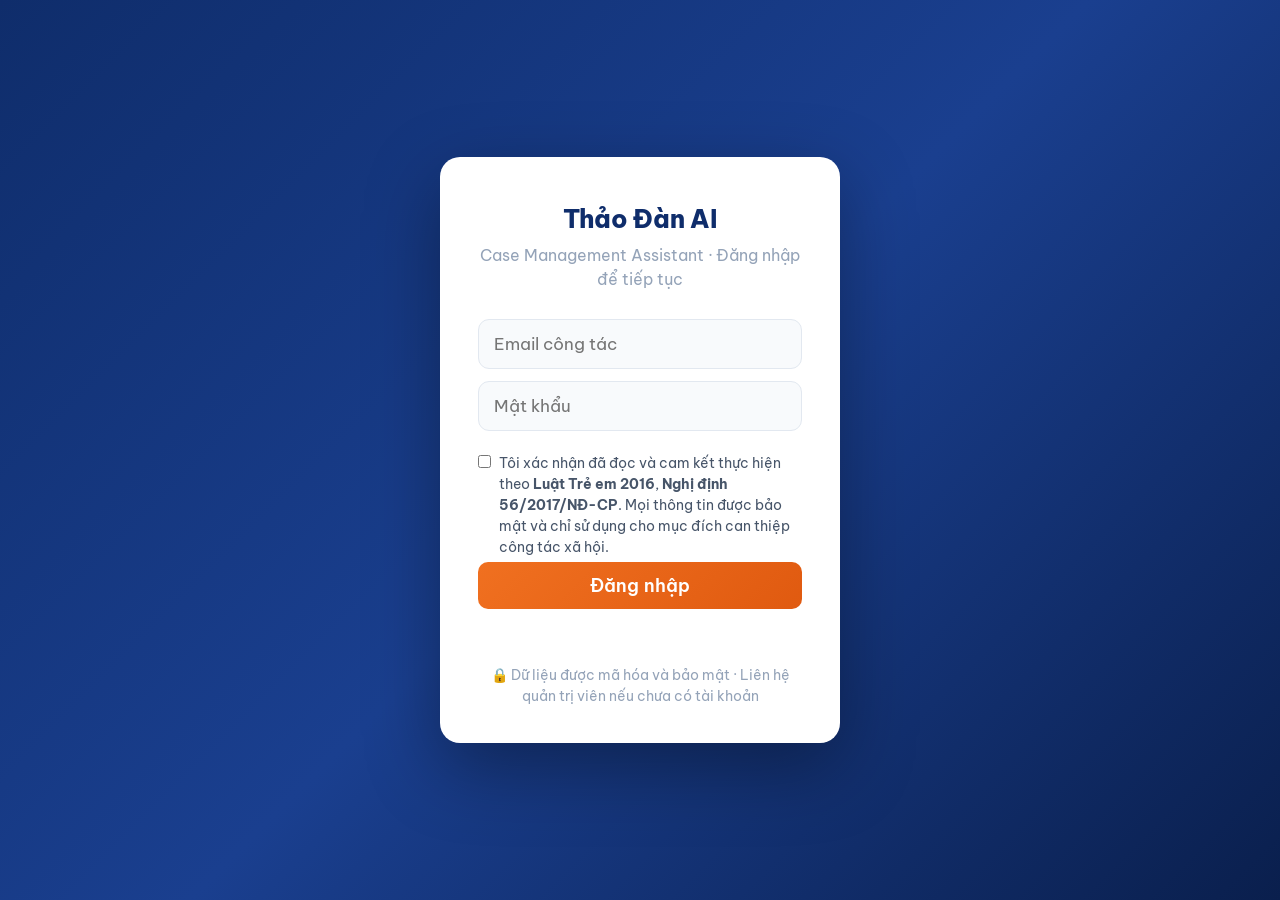
==== index.html @ e0297531 "Dựng lại giao diện khối "Việc cần làm" cho gọn mắt NVXH nhận xét bản đầu là xấu. Xem lại thì đúng: b" ====
<!DOCTYPE html>
<html lang="vi">
<head>
<meta charset="UTF-8">
<meta name="viewport" content="width=device-width,initial-scale=1,maximum-scale=1,user-scalable=no">
<title>Thảo Đàn AI Case Assistant</title>
<script src="https://cdn.jsdelivr.net/npm/@supabase/supabase-js@2/dist/umd/supabase.min.js"></script>
<link rel="preconnect" href="https://fonts.googleapis.com">
<link href="https://fonts.googleapis.com/css2?family=Be+Vietnam+Pro:wght@300;400;500;600;700;800;900&family=JetBrains+Mono:wght@400;600&display=swap" rel="stylesheet">
<link rel="stylesheet" href="/src/css/main.css?v=39">
</head>
<body>

<!-- ══ BỘ ICON NÉT ══
     Dùng <symbol> nhúng sẵn nên không phát sinh request nào; stroke:currentColor nên icon
     tự ăn theo màu chữ của chỗ đặt nó, không cần khai báo màu riêng cho từng nơi. -->
<svg width="0" height="0" style="position:absolute" aria-hidden="true" focusable="false">
  <symbol id="i-chat" viewBox="0 0 24 24"><path d="M21 11.5a8.4 8.4 0 0 1-8.5 8.5 9 9 0 0 1-3.9-.9L3 21l1.9-5.1A8.3 8.3 0 0 1 4 11.5 8.4 8.4 0 0 1 12.5 3 8.4 8.4 0 0 1 21 11.5z"/></symbol>
  <symbol id="i-send" viewBox="0 0 24 24"><path d="M12 19V5M5 12l7-7 7 7"/></symbol>
  <symbol id="i-expand" viewBox="0 0 24 24"><path d="M9 3H4v5M15 3h5v5M15 21h5v-5M9 21H4v-5"/></symbol>
  <symbol id="i-shrink" viewBox="0 0 24 24"><path d="M4 9h5V4M20 9h-5V4M20 15h-5v5M4 15h5v5"/></symbol>
  <symbol id="i-collapse" viewBox="0 0 24 24"><path d="M13 5l7 7-7 7M5 5l7 7-7 7"/></symbol>
  <symbol id="i-restore" viewBox="0 0 24 24"><path d="M11 5l-7 7 7 7M19 5l-7 7 7 7"/></symbol>
  <symbol id="i-plus" viewBox="0 0 24 24"><path d="M12 5v14M5 12h14"/></symbol>
  <symbol id="i-info" viewBox="0 0 24 24"><circle cx="12" cy="12" r="9"/><path d="M12 11v5m0-8.5v.01"/></symbol>
  <symbol id="i-alert" viewBox="0 0 24 24"><path d="M12 3 2.5 20h19L12 3z"/><path d="M12 9.5v4.5m0 3h.01"/></symbol>
  <symbol id="i-flag" viewBox="0 0 24 24"><path d="M5 21V4h11l-1.5 4L16 12H5"/></symbol>
  <symbol id="i-clipboard" viewBox="0 0 24 24"><rect x="7" y="4" width="10" height="17" rx="2"/><path d="M10 4V2.8h4V4M10 9h4M10 13h4M10 17h2"/></symbol>
  <symbol id="i-search" viewBox="0 0 24 24"><circle cx="11" cy="11" r="6.5"/><path d="M16 16l4.5 4.5"/></symbol>
  <symbol id="i-compass" viewBox="0 0 24 24"><circle cx="12" cy="12" r="9"/><path d="M15.5 8.5l-2 5-5 2 2-5 5-2z"/></symbol>
  <symbol id="i-scale" viewBox="0 0 24 24"><path d="M12 4v16M5 8h14M7.5 8 5 14h5L7.5 8zM16.5 8 14 14h5l-2.5-6z"/></symbol>
  <symbol id="i-home" viewBox="0 0 24 24"><path d="M4 11l8-7 8 7v9a1 1 0 0 1-1 1H5a1 1 0 0 1-1-1v-9z"/><path d="M10 21v-6h4v6"/></symbol>
  <symbol id="i-users" viewBox="0 0 24 24"><circle cx="9" cy="8" r="3.2"/><path d="M3 20a6 6 0 0 1 12 0M17 11.5a3 3 0 0 0 0-6M18 20a5.7 5.7 0 0 0-1.6-4"/></symbol>
  <symbol id="i-target" viewBox="0 0 24 24"><circle cx="12" cy="12" r="8.5"/><circle cx="12" cy="12" r="4"/><circle cx="12" cy="12" r="1"/></symbol>
  <symbol id="i-trend" viewBox="0 0 24 24"><path d="M3 17l6-6 4 4 8-8"/><path d="M15 7h6v6"/></symbol>
  <symbol id="i-check" viewBox="0 0 24 24"><path d="M4 12.5l5 5L20 6.5"/></symbol>
  <symbol id="i-link" viewBox="0 0 24 24"><path d="M9.5 14.5l5-5"/><path d="M13 7l1.5-1.5a3.5 3.5 0 0 1 5 5L18 12M11 17l-1.5 1.5a3.5 3.5 0 0 1-5-5L6 12"/></symbol>
  <symbol id="i-calendar" viewBox="0 0 24 24"><rect x="4" y="6" width="16" height="15" rx="2"/><path d="M4 11h16M9 4v4M15 4v4"/></symbol>
  <symbol id="i-heart" viewBox="0 0 24 24"><path d="M12 20s-7.5-4.7-7.5-9.6A4.4 4.4 0 0 1 12 7.6a4.4 4.4 0 0 1 7.5 2.8C19.5 15.3 12 20 12 20z"/></symbol>
  <symbol id="i-bolt" viewBox="0 0 24 24"><path d="M13 3 5 14h6l-1 7 8-11h-6l1-7z"/></symbol>
  <symbol id="i-eye" viewBox="0 0 24 24"><path d="M2 12s3.8-6 10-6 10 6 10 6-3.8 6-10 6-10-6-10-6z"/><circle cx="12" cy="12" r="2.6"/></symbol>
  <symbol id="i-doc" viewBox="0 0 24 24"><path d="M14 3H7a2 2 0 0 0-2 2v14a2 2 0 0 0 2 2h10a2 2 0 0 0 2-2V8l-5-5z"/><path d="M14 3v5h5M9 13h6M9 17h4"/></symbol>
  <symbol id="i-mic" viewBox="0 0 24 24"><rect x="9" y="3" width="6" height="11" rx="3"/><path d="M5.5 11.5a6.5 6.5 0 0 0 13 0M12 18v3"/></symbol>
  <symbol id="i-book" viewBox="0 0 24 24"><path d="M4 5.5A2.5 2.5 0 0 1 6.5 3H20v15H6.5A2.5 2.5 0 0 0 4 20.5v-15z"/><path d="M4 18V5.5"/></symbol>
  <symbol id="i-child" viewBox="0 0 24 24"><circle cx="12" cy="6.5" r="3"/><path d="M12 9.5V16M8 12.5h8M9.5 21l2.5-5 2.5 5"/></symbol>
  <symbol id="i-handshake" viewBox="0 0 24 24"><path d="M3 12l4-4 5 5 5-5 4 4-6 6-3-3-3 3-6-6z"/></symbol>
  <symbol id="i-outbox" viewBox="0 0 24 24"><path d="M4 14v5a1 1 0 0 0 1 1h14a1 1 0 0 0 1-1v-5"/><path d="M12 16V4M8 8l4-4 4 4"/></symbol>
  <symbol id="i-x" viewBox="0 0 24 24"><path d="M6 6l12 12M18 6L6 18"/></symbol>
  <symbol id="i-user" viewBox="0 0 24 24"><circle cx="12" cy="8" r="3.4"/><path d="M5 20a7 7 0 0 1 14 0"/></symbol>
  <symbol id="i-clock" viewBox="0 0 24 24"><circle cx="12" cy="12" r="8.5"/><path d="M12 7.5V12l3.5 2"/></symbol>
  <symbol id="i-shield" viewBox="0 0 24 24"><path d="M12 3l7 2.5v6c0 4.2-3 7.6-7 9.5-4-1.9-7-5.3-7-9.5v-6L12 3z"/></symbol>
  <symbol id="i-trend-down" viewBox="0 0 24 24"><path d="M3 7l6 6 4-4 8 8"/><path d="M15 17h6v-6"/></symbol>
  <symbol id="i-arrow-right" viewBox="0 0 24 24"><path d="M4 12h15M13 6l6 6-6 6"/></symbol>
  <symbol id="i-help" viewBox="0 0 24 24"><circle cx="12" cy="12" r="9"/><path d="M9.5 9.5a2.5 2.5 0 1 1 3.6 2.3c-.7.4-1.1 1-1.1 1.7v.5m0 3h.01"/></symbol>
  <symbol id="i-building" viewBox="0 0 24 24"><rect x="5" y="3" width="14" height="18" rx="1.5"/><path d="M9 7h2M13 7h2M9 11h2M13 11h2M9 15h2M13 15h2M10 21v-2.5h4V21"/></symbol>
  <symbol id="i-star" viewBox="0 0 24 24"><path d="M12 4l2.5 5.2 5.5.7-4 3.9 1 5.5-5-2.8-5 2.8 1-5.5-4-3.9 5.5-.7L12 4z"/></symbol>
  <symbol id="i-leaf" viewBox="0 0 24 24"><path d="M4 20c0-8 5-13 16-14 1 11-5 16-13 15"/><path d="M6.5 17.5C9 14 12 12 16 10.5"/></symbol>
  <symbol id="i-download" viewBox="0 0 24 24"><path d="M4 15v4a1 1 0 0 0 1 1h14a1 1 0 0 0 1-1v-4"/><path d="M12 4v12M8 12l4 4 4-4"/></symbol>
  <symbol id="i-refresh" viewBox="0 0 24 24"><path d="M20 12a8 8 0 1 1-2.3-5.6"/><path d="M20 4v4h-4"/></symbol>
  <symbol id="i-chart" viewBox="0 0 24 24"><path d="M4 20V10M10 20V4M16 20v-7M22 20H2"/></symbol>
</svg>

<div id="notif-panel" class="notif-panel">
  <div class="notif-hd">🔔 Thông báo <button onclick="document.getElementById('notif-panel').style.display='none'" style="background:none;border:none;cursor:pointer;font-size:19px;">✕</button></div>
  <div id="notif-list" class="notif-list"><div class="notif-empty">Không có thông báo mới</div></div>
</div>
<div id="stats-overlay" class="stats-overlay" onclick="if(event.target===this)this.style.display='none'">
  <div class="stats-box">
    <div class="stats-title">📊 Thống kê ca <button onclick="document.getElementById('stats-overlay').style.display='none'" style="background:none;border:none;cursor:pointer;font-size:21px;">✕</button></div>
    <div id="stats-content">Đang tải...</div>
  </div>
</div>
<div id="pov" class="pov">
  <div class="pov-bar">
    <button style="background:#fff;border:1px solid #ccc;padding:8px 14px;border-radius:6px;cursor:pointer;font-size:15px;" onclick="closePov()">✕ Đóng</button>
    <button style="background:#0f2d6b;color:#fff;border:none;padding:8px 14px;border-radius:6px;cursor:pointer;font-size:15px;font-weight:600;" onclick="printFullCase()">📑 In toàn bộ ca</button>
    <button class="btn-dprint" onclick="window.print()">🖨 In (Ctrl+P)</button>
  </div>
  <div class="psheet" id="psheet"><button class="pclose" onclick="closePov()">✕</button><div id="ph-body"></div></div>
</div>

<div class="hdr">
  <div class="logo-area">
    <img class="logo-img" src="https://raw.githubusercontent.com/nguyenthiencao2020/001_Case_Management_AI_v2/main/ThaoDanSSC_Digital-01.png" alt="TD" onerror="this.style.display='none'">
    <div class="logo-txt"><div class="t1">THẢO <span>ĐÀN</span></div><div class="t2">AI Case Assistant</div></div>
  </div>
  <div class="sep"></div>
  <div class="hdr-info">
    <div id="hdr-progress" style="display:none;margin-top:3px;">
      <div style="display:flex;align-items:center;gap:6px;">
        <div id="hdr-prog-bar" style="display:flex;gap:2px;">
          <div class="hpb" id="hpb-1" style="width:20px;height:4px;border-radius:2px;background:rgba(255,255,255,.15);transition:background .3s;"></div>
          <div class="hpb" id="hpb-2" style="width:20px;height:4px;border-radius:2px;background:rgba(255,255,255,.15);transition:background .3s;"></div>
          <div class="hpb" id="hpb-3" style="width:20px;height:4px;border-radius:2px;background:rgba(255,255,255,.15);transition:background .3s;"></div>
          <div class="hpb" id="hpb-4" style="width:20px;height:4px;border-radius:2px;background:rgba(255,255,255,.15);transition:background .3s;"></div>
          <div class="hpb" id="hpb-5" style="width:20px;height:4px;border-radius:2px;background:rgba(255,255,255,.15);transition:background .3s;"></div>
        </div>
        <span id="hdr-prog-text" style="color:rgba(255,255,255,.5);font-size:12px;font-family:'JetBrains Mono',monospace;"></span>
      </div>
    </div>
    <span id="hdr-case-name"></span><span id="hdr-case-date"></span>
  </div>
  <div class="hdr-btns">
    <div id="user-bar" class="user-bar" style="display:none;">
      <button class="btn-hdr" onclick="showNotifications()" title="Thông báo" style="position:relative;">🔔<span id="notif-badge" style="display:none;position:absolute;top:-2px;right:-2px;background:#dc2626;color:#fff;font-size:12px;width:16px;height:16px;border-radius:50%;display:flex;align-items:center;justify-content:center;"></span></button>
      <span class="user-email" id="user-email"></span>
      <button class="btn-logout" onclick="logoutUser()">Đăng xuất</button>
    </div>
    <button class="btn-hdr btn-hdr-more" id="btn-hdr-more" onclick="toggleHdrMore()" title="Thêm" aria-label="Thêm thao tác">⋯</button>
    <button class="btn-hdr" onclick="newCase()">＋ Ca mới</button>
    <button class="btn-hdr btn-hdr-primary" onclick="saveCaseNow()">💾 Lưu</button>
  </div>
</div>

<div class="main-nav">
  <div class="mnav active" id="mnav-dash" onclick="switchMain('dash')"><span class="mn-ico">🔬</span><span class="mn-long">Dashboard &amp; AI</span><span class="mn-short">Dashboard</span></div>
  <div class="mnav" id="mnav-forms" onclick="switchMain('forms')"><span class="mn-ico">📋</span><span class="mn-long">Biểu mẫu QLTH</span><span class="mn-short">Biểu mẫu</span></div>
  <div class="mnav" id="mnav-cases" onclick="switchMain('cases')"><span class="mn-ico">🗂</span><span class="mn-long">Danh sách ca</span><span class="mn-short">Ca</span> <span id="cases-count-badge" style="background:rgba(240,112,32,.3);color:#fff;font-size:12px;padding:1px 5px;border-radius:8px;margin-left:4px;"></span><span id="stale-count-badge" style="display:none;background:#dc2626;color:#fff;font-size:12px;padding:1px 5px;border-radius:8px;margin-left:3px;"></span></div>
  <div class="mnav" id="mnav-analysis" hidden onclick="switchMain('analysis')"><span class="mn-ico">📊</span><span class="mn-long">Phân tích &amp; Đánh giá</span><span class="mn-short">Phân tích</span></div>
</div>

<div class="notif" id="notif"></div>

<!-- Dải mã ca, chỉ hiện trên điện thoại: header ẩn .hdr-info nên nếu không có dải này thì
     NVXH không biết mình đang mở ca nào. Nội dung do setHdrCase() ghi. -->
<div class="case-strip" id="case-strip" hidden></div>

<div class="tab-panel active" id="panel-dash">
  <div class="dash">
    <div class="dash-left">
      <div class="stage-header-card" id="stage-header-card">
        <div class="stage-progress-row" id="stage-progress-row" title="Click vào mốc giai đoạn để quay lại & xem ghi chép">
          <div class="sp-step active" id="sp-1" data-stage="1"><span class="sp-num">1</span><span class="sp-lbl">Tiếp cận</span></div>
          <div class="sp-step locked" id="sp-2" data-stage="2"><span class="sp-num">2</span><span class="sp-lbl">Vãng gia</span></div>
          <div class="sp-step locked" id="sp-3" data-stage="3"><span class="sp-num">3</span><span class="sp-lbl">Kế hoạch</span></div>
          <div class="sp-step locked" id="sp-4" data-stage="4"><span class="sp-num">4</span><span class="sp-lbl">Tiến trình</span></div>
          <div class="sp-step locked" id="sp-5" data-stage="5"><span class="sp-num">5</span><span class="sp-lbl">Kết thúc</span></div>
        </div>
        <div class="stage-progress-hint">👆 Click mốc đã hoàn thành để quay lại GĐ đó</div>
        <div class="stage-title-row">
          <div class="stage-pill" id="stage-pill"><span class="stage-pill-num" id="stage-pill-num">1</span><span id="stage-pill-label">Tiếp cận ban đầu</span></div>
          <button class="btn-complete-stage" id="btn-complete-stage" onclick="completeStage()">✓ Hoàn thành</button>
          <button id="btn-rollback" onclick="rollbackStage()" style="display:none;align-items:center;gap:4px;background:transparent;color:var(--sc);border:1px solid var(--sc-bd);padding:5px 11px;border-radius:7px;font-size:13px;font-weight:600;cursor:pointer;font-family:inherit;transition:all .2s;">↩ Lùi GĐ</button>
        </div>
      </div>
      <div class="input-section">
        <div class="input-sec-hd">
          <div class="input-label" id="input-label-text">📝 Ghi chép Tiếp cận ban đầu</div>
          <button class="tpl-toggle-btn" id="tpl-toggle-btn" onclick="toggleTemplate()">💡 Gợi ý</button>
        </div>
        <div id="tpl-panel" class="tpl-panel" style="display:none;"></div>
        <div style="display:flex;align-items:center;gap:6px;margin-bottom:6px;">
          <input type="text" id="dash-real-name" class="input-ta" style="min-height:unset;height:32px;padding:5px 10px;font-size:14px;" placeholder="🔒 Tên thật của trẻ và người thân (tùy chọn, cách nhau bằng dấu phẩy) — hệ thống tự ẩn đi trước khi gửi AI, hồ sơ vẫn lưu tên thật">
        </div>
        <textarea id="dash-notes" class="input-ta" placeholder="Paste ghi chép tiếp cận ban đầu...&#10;&#10;AI sẽ trích xuất Form 0 và Form 1. Nếu ghi chép có tên thật, nhập vào ô phía trên để hệ thống tự ẩn danh trước khi gửi AI."></textarea>
        <div class="input-footer">
          <span class="char-count" id="dash-cc">0 ký tự</span>
          <button id="btn-mic" class="btn-mic" onclick="toggleDictation()" title="Đọc ghi chép bằng giọng nói — chữ sẽ được thêm vào cuối ô ghi chép">🎤 <span id="mic-lbl">Đọc</span></button>
          <span class="case-label" id="dash-case-label"></span>
        </div>
      </div>
      <div class="action-bar" id="action-bar">
        <button class="btn-analyze" id="btn-analyze" onclick="runAnalysis()">🔬 Phân tích Tiếp cận</button>
        <button class="btn-action-icon" onclick="fillForms()" id="btn-fill" disabled title="Xem biểu mẫu">📋<span>Form</span></button>
        <button class="btn-action-icon" onclick="openPrecedents()" id="btn-precedent" title="Tìm ca cũ có dấu hiệu tương tự — xem đã can thiệp thế nào, kết quả ra sao">🗂<span>Tiền lệ</span></button>
        <button class="btn-action-icon btn-dass" onclick="openDASS()" id="btn-dass" title="Đánh giá trầm cảm, lo âu, stress (DASS-21/42)">🧠<span>DASS</span></button>
        <button class="btn-action-icon" onclick="openGenogram()" id="btn-genogram" title="Sơ đồ gia đình (genogram)">🧬<span>Sơ đồ</span></button>
      </div>
      <div class="progress-bar"><div class="progress-fill" id="prog-fill"></div></div>
      <div id="stage-history-panel" class="stage-history-panel" style="display:none;"></div>
      <div class="closed-banner" id="closed-banner">
        <div class="closed-banner-info"><div class="closed-banner-icon">✅</div><div class="closed-banner-txt"><div class="t1">Ca đã đóng</div><div class="t2" id="closed-banner-date">—</div></div></div>
        <button class="btn-reopen" onclick="reopenCase()">🔓 Mở lại ca</button>
      </div>
    </div>
    <div class="dash-right">
      <div class="chat-panel">
        <div class="chat-hd">
          <button class="btn-chat-restore" id="btn-chat-restore" onclick="setChatView('normal')" title="Mở lại khung chat" aria-label="Mở lại khung chat"><svg class="ic"><use href="#i-restore"/></svg></button>
          <svg class="ic chat-hd-ic"><use href="#i-chat"/></svg>
          <span class="chat-hd-t">Chat chuyên gia CTXH</span>
          <span class="chat-hd-right" id="chat-model">Groq GPT-OSS 120B</span>
          <button class="btn-chat-view" id="btn-chat-expand" onclick="toggleChatExpand()" title="Mở rộng khung chat" aria-label="Mở rộng khung chat"><svg class="ic"><use href="#i-expand"/></svg></button>
          <button class="btn-chat-view" id="btn-chat-collapse" onclick="setChatView('collapsed')" title="Thu gọn khung chat" aria-label="Thu gọn khung chat"><svg class="ic"><use href="#i-collapse"/></svg></button>
        </div>
        <div class="chat-msgs" id="chat-msgs">
          <div class="chat-empty"><svg class="ic chat-empty-ic"><use href="#i-chat"/></svg><div class="chat-empty-t">Chuyên gia CTXH sẵn sàng</div><div>Hỏi bất kỳ điều gì về công tác xã hội hoặc phân tích ca sau khi nhập ghi chép.</div></div>
        </div>
        <div id="chat-suggestions" class="chat-suggestions" hidden></div>
        <div class="chat-composer">
          <div class="composer-box">
            <textarea id="chat-input" class="chat-input" rows="1" placeholder="Hỏi bất kỳ điều gì về CTXH…" oninput="autoGrowChat(this)" onkeydown="if(event.key==='Enter'&&!event.shiftKey){event.preventDefault();sendChat()}"></textarea>
            <button class="btn-send" id="btn-send" onclick="sendChat()" title="Gửi (Enter)" aria-label="Gửi"><svg class="ic"><use href="#i-send"/></svg></button>
          </div>
        </div>
        <!-- Ba lời cảnh báo trước đây (dải vàng pháp lý, ghi chú trong thẻ rủi ro, dải bảo mật
             cuối trang) nói gần như cùng một việc và chiếm gần 70px thường trực. Nay gộp thành
             một dòng; toàn văn căn cứ pháp lý + chính sách bảo mật nằm trong nút ⓘ. -->
        <div class="chat-disclaim">
          <span>AI chỉ gợi ý, không thay quyết định của NVXH · Dữ liệu được mã hóa</span>
          <button class="chat-i" onclick="openPolicyInfo()" title="Căn cứ pháp lý và chính sách bảo mật" aria-label="Căn cứ pháp lý và chính sách bảo mật"><svg class="ic"><use href="#i-info"/></svg></button>
        </div>
      </div><!-- /.chat-panel -->
    </div><!-- /.dash-right -->
  </div><!-- /.dash -->
</div><!-- /#panel-dash -->

<div class="tab-panel" id="panel-forms">
  <div class="forms-tab" id="forms-tab">
    <button class="sidebar-toggle" id="sidebar-toggle" onclick="toggleFormSidebar()">☰</button>
    <div class="forms-sidebar" id="forms-sidebar">
      <!-- Danh sách biểu mẫu cuộn riêng; nút "Tải form đã chọn" ghim đáy sidebar -->
      <div class="forms-list">
      <div class="stage-group"><div class="stage-hd">Tiếp cận ban đầu</div><div class="stage-group-bar"></div>
        <div class="form-item" data-fi="0" onclick="showForm(0)"><input type="checkbox" onclick="event.stopPropagation()"><div class="fi-ico">📋</div><div class="fi-lbl"><span class="fi-num">Form 0</span>Hồ sơ xã hội</div></div>
        <div class="form-item" data-fi="1" onclick="showForm(1)"><input type="checkbox" onclick="event.stopPropagation()"><div class="fi-ico">👤</div><div class="fi-lbl"><span class="fi-num">Form 1</span>Phiếu tiếp cận</div></div>
      </div>
      <div class="stage-group"><div class="stage-hd">Vãng gia & Đánh giá</div><div class="stage-group-bar"></div>
        <div class="form-item" data-fi="2" onclick="showForm(2)"><input type="checkbox" onclick="event.stopPropagation()"><div class="fi-ico">🏠</div><div class="fi-lbl"><span class="fi-num">Form 2</span>Phúc trình vãng gia</div></div>
        <div class="form-item" data-fi="3" onclick="showForm(3)"><input type="checkbox" onclick="event.stopPropagation()"><div class="fi-ico">⚠️</div><div class="fi-lbl"><span class="fi-num">Form 3a</span>Đánh giá khẩn cấp</div></div>
        <div class="form-item" data-fi="4" onclick="showForm(4)"><input type="checkbox" onclick="event.stopPropagation()"><div class="fi-ico">📊</div><div class="fi-lbl"><span class="fi-num">Form 3b</span>Đánh giá nhu cầu</div></div>
      </div>
      <div class="stage-group"><div class="stage-hd">Kế hoạch & Tiến trình</div><div class="stage-group-bar"></div>
        <div class="form-item" data-fi="5" onclick="showForm(5)"><input type="checkbox" onclick="event.stopPropagation()"><div class="fi-ico">🎯</div><div class="fi-lbl"><span class="fi-num">Form 4</span>Kế hoạch can thiệp</div></div>
        <div class="form-item" data-fi="6" onclick="showForm(6)"><input type="checkbox" onclick="event.stopPropagation()"><div class="fi-ico">📈</div><div class="fi-lbl"><span class="fi-num">Form 5</span>Tiến độ thực hiện</div></div>
        <div class="form-item" data-fi="7" onclick="showForm(7)"><input type="checkbox" onclick="event.stopPropagation()"><div class="fi-ico">🔄</div><div class="fi-lbl"><span class="fi-num">Form 6</span>Cập nhật tiến trình</div></div>
      </div>
      <div class="stage-group"><div class="stage-hd">Chuyển gửi & Kết thúc</div><div class="stage-group-bar"></div>
        <div class="form-item" data-fi="8" onclick="showForm(8)"><input type="checkbox" onclick="event.stopPropagation()"><div class="fi-ico">↗️</div><div class="fi-lbl"><span class="fi-num">Form 7</span>Phiếu chuyển gửi</div></div>
        <div class="form-item" data-fi="9" onclick="showForm(9)"><input type="checkbox" onclick="event.stopPropagation()"><div class="fi-ico">✅</div><div class="fi-lbl"><span class="fi-num">Form 8</span>Phiếu kết thúc ca</div></div>
        <div class="form-item" data-fi="10" onclick="showForm(10)"><input type="checkbox" onclick="event.stopPropagation()"><div class="fi-ico">📑</div><div class="fi-lbl"><span class="fi-num">Tổng hợp</span>Báo cáo QLTH</div></div>
      </div>
      </div>
      <div class="forms-export">
        <button class="btn-export-all" onclick="exportSelected()">📄 Tải form đã chọn</button>
      </div>
    </div>
    <div class="forms-content">
      <div class="form-preview" id="form-preview">
        <div id="fv" class="fv"><div style="padding:60px 40px;text-align:center;color:var(--t3);"><div style="font-size:50px;margin-bottom:14px;opacity:.3;">📋</div><div style="font-weight:800;font-size:18px;margin-bottom:6px;color:var(--t2)">Chưa có dữ liệu</div><div style="font-size:15px;">Phân tích ghi chép trong tab <strong>Dashboard</strong> để điền form</div></div></div>
      </div>
      <div class="fec" id="fec">
        <div class="fec-hd">
          <span>💬</span> Trợ lý hỗ trợ CTXH
          <span id="fec-ctx" class="fec-ctx-lbl"></span>
          <span class="fec-badge">AI</span>
        </div>
        <div class="fec-body" id="fec-msgs"><div class="fec-hint">💡 Hỏi bất kỳ điều gì về ca này, kỹ năng CTXH, hoặc gõ lệnh sửa thông tin form</div></div>
        <div class="fec-input-row"><input id="fec-input" class="fec-input" type="text" placeholder="Hỏi về ca, tư vấn CTXH, hoặc: sửa họ tên thành Nguyễn Văn A..." onkeydown="if(event.key==='Enter'){event.preventDefault();sendFEC()}"><button class="btn-fec-send" onclick="sendFEC()">➤</button></div>
      </div>
    </div>
  </div>
</div>

<div class="tab-panel" id="panel-cases" style="flex-direction:column;">
  <div id="cases-stats-row" style="display:flex;gap:10px;padding:12px 16px 0;flex-shrink:0;"></div>
  <!-- ══ VIỆC CẦN LÀM ══
       Dựng từ ngày tháng ĐÃ CÓ trong hồ sơ (hoạt động của kế hoạch, mốc xem xét kế hoạch, lịch
       theo dõi sau đóng ca) — xem _collectTasks() trong main.js. -->
  <div id="todo-box" class="todo-box" hidden></div>
  <div class="cases-tab" style="flex:1;min-height:0;">
    <div class="cases-sidebar">
      <div class="cases-search-row"><input type="text" id="cases-search" class="cases-search" placeholder="Tìm theo tên ca, tên trẻ..." oninput="renderCaseList()"><button class="btn-new-case" onclick="newCase()">＋ Mới</button></div>
      <div style="display:flex;gap:6px;padding:6px 12px;">
        <select id="filter-status" onchange="renderCaseList()" style="flex:1;background:#f1f5f9;color:#334155;border:1px solid #cbd5e1;padding:5px 8px;border-radius:5px;font-size:13px;font-family:inherit;cursor:pointer;"><option value="">Tất cả</option><option value="open">Đang mở</option><option value="closed">Đã đóng</option></select>
        <select id="filter-stage" onchange="renderCaseList()" style="flex:1;background:#f1f5f9;color:#334155;border:1px solid #cbd5e1;padding:5px 8px;border-radius:5px;font-size:13px;font-family:inherit;cursor:pointer;"><option value="">Mọi GĐ</option><option value="1">GĐ 1</option><option value="2">GĐ 2</option><option value="3">GĐ 3</option><option value="4">GĐ 4</option><option value="5">GĐ 5</option></select>
      </div>
      <div class="cases-list" id="cases-list"><div style="padding:24px;text-align:center;color:var(--t3);font-size:15px;">Chưa có ca nào</div></div>
    </div>
    <div class="cases-main" id="cases-main"><div class="case-detail-empty"><div><div style="font-size:38px;margin-bottom:12px;">🗂</div><div style="font-size:17px;font-weight:600;margin-bottom:6px;">Chọn một ca để xem</div></div></div></div>
  </div>
</div>

<div class="tab-panel" id="panel-analysis">
  <div class="analysis-layout">
    <div class="analysis-left" id="analysis-left"><div class="eval-placeholder" style="padding:32px 10px;"><div class="ep-icon">📊</div><div class="ep-title">Chưa có ca nào</div><div class="ep-sub">Mở một ca ở tab Dashboard để xem phân tích</div></div></div>
    <div class="analysis-right">
      <button class="btn-gen-eval" id="btn-gen-eval" onclick="generateComprehensiveEval()">✨ Tạo Báo cáo Phân tích & Đánh giá Tổng hợp</button>
      <div class="eval-output" id="eval-output"><div class="eval-placeholder"><div class="ep-icon">📝</div><div class="ep-title">Báo cáo Phân tích & Đánh giá Tổng hợp</div><div class="ep-sub">Nhấn nút bên trên để AI tạo báo cáo đánh giá toàn diện.</div></div></div>
    </div>
  </div>
</div>

<!-- ══ GENOGRAM MODAL ══ -->
<div id="genogram-overlay" class="genogram-overlay" style="display:none" onclick="if(event.target===this)closeGenogram()">
  <div class="genogram-modal">
    <div class="genogram-modal-hd">
      <span style="font-weight:800;font-size:17px;">🧬 Sơ đồ Gia đình (Genogram)</span>
      <button onclick="closeGenogram()" style="background:none;border:none;font-size:23px;color:var(--t2);cursor:pointer;padding:0 4px;line-height:1;">✕</button>
    </div>
    <div id="genogram-body" class="genogram-body"></div>
  </div>
</div>

<!-- ══ TIỀN LỆ MODAL — tra cứu ca cũ tương tự ══ -->
<div id="precedent-overlay" class="dass-overlay" style="display:none" onclick="if(event.target===this)closePrecedents()">
  <div class="dass-modal">
    <div class="dass-modal-hd">
      <span class="dass-modal-title">🗂 Ca tương tự đã xử lý</span>
      <button class="dass-close" onclick="closePrecedents()">✕</button>
    </div>
    <div id="precedent-body" class="dass-body"></div>
  </div>
</div>

<!-- ══ DASS MODAL ══ -->
<div id="dass-overlay" class="dass-overlay" style="display:none" onclick="if(event.target===this)closeDASS()">
  <div class="dass-modal">
    <div class="dass-modal-hd">
      <span class="dass-modal-title">🧠 DASS — Đánh giá Sức khỏe Tâm thần</span>
      <button class="dass-close" onclick="closeDASS()">✕</button>
    </div>
    <div id="dass-body" class="dass-body"></div>
  </div>
</div>

<div id="login-overlay" class="login-overlay">
  <div class="login-box">
    <img class="login-logo" src="https://raw.githubusercontent.com/nguyenthiencao2020/001_Case_Management_AI_v2/main/ThaoDanSSC_Digital-01.png" alt="Thảo Đàn" onerror="this.style.display='none'" style="width:110px;margin:0 auto 20px;display:block;">
    <div class="login-title">Thảo Đàn AI</div>
    <div class="login-sub">Case Management Assistant · Đăng nhập để tiếp tục</div>
    <input id="login-email" class="login-input" type="email" placeholder="Email công tác" autocomplete="email">
    <input id="login-pass" class="login-input" type="password" placeholder="Mật khẩu" onkeydown="if(event.key==='Enter')loginEmail()" autocomplete="current-password">
    <label style="display:flex;align-items:flex-start;gap:8px;margin:10px 0 4px;font-size:14px;line-height:1.5;color:#475569;text-align:left;cursor:pointer;">
      <input type="checkbox" id="login-commit" style="margin-top:2px;flex-shrink:0;" onchange="document.getElementById('login-btn').disabled=!this.checked">
      <span>Tôi xác nhận đã đọc và cam kết thực hiện theo <strong>Luật Trẻ em 2016</strong>, <strong>Nghị định 56/2017/NĐ-CP</strong>. Mọi thông tin được bảo mật và chỉ sử dụng cho mục đích can thiệp công tác xã hội.</span>
    </label>
    <button class="login-btn login-btn-primary" id="login-btn" onclick="loginEmail()" disabled>Đăng nhập</button>
    <div id="login-err" class="login-err"></div>
    <div class="login-footer">🔒 Dữ liệu được mã hóa và bảo mật · Liên hệ quản trị viên nếu chưa có tài khoản</div>
  </div>
</div>

<div class="confirm-overlay" id="confirm-overlay" onclick="if(event.target===this)_cancelConfirm()">
  <div class="confirm-box"><div class="cmb-icon" id="cmb-icon">⚠️</div><div class="cmb-title" id="cmb-title"></div><div class="cmb-body" id="cmb-body"></div>
    <!-- Ô lý do BẮT BUỘC cho các quyết định phải giải trình được sau này (đóng ca / mở lại ca).
         Ẩn mặc định; showConfirm({prompt:{...}}) mới bật lên. -->
    <div class="cmb-prompt" id="cmb-prompt2" hidden>
      <label class="cmb-p-lb" id="cmb-p2-lb" for="cmb-p2-input"></label>
      <input class="cmb-p-input cmb-p-one" id="cmb-p2-input" type="text" autocomplete="off">
    </div>
    <div class="cmb-prompt" id="cmb-prompt" hidden>
      <label class="cmb-p-lb" id="cmb-p-lb" for="cmb-p-input"></label>
      <textarea class="cmb-p-input" id="cmb-p-input" rows="3"></textarea>
      <div class="cmb-p-hint" id="cmb-p-hint"></div>
    </div>
    <div class="cmb-btns"><button class="cmb-btn cmb-cancel" onclick="_cancelConfirm()">Hủy</button><button class="cmb-btn" id="cmb-ok">Xác nhận</button></div>
  </div>
</div>

<div class="session-warn" id="session-warn">
  <div class="sw-title">⏰ Sắp hết phiên làm việc</div>
  <div style="font-size:14px;color:rgba(255,255,255,.7);margin-bottom:4px">Không có hoạt động trong 25 phút. Hệ thống sẽ tự đăng xuất.</div>
  <div class="sw-timer" id="sw-timer">5:00</div>
  <div class="sw-btns"><button class="sw-btn-stay" onclick="_sessionKeepAlive()">Tiếp tục làm việc</button><button class="sw-btn-out" onclick="logoutUser()">Đăng xuất ngay</button></div>
</div>

<!-- ══ MENU "⋯" TRÊN ĐIỆN THOẠI ══
     Trên phone, header cũ có 8 nút nên xuống 2-3 hàng, ăn hơn 100px chiều cao. Nay chỉ giữ
     "+ Ca mới" và "Lưu" ngoài thanh; phần còn lại vào menu này. -->
<div id="hdr-more" class="hdr-more" hidden>
  <button onclick="showStats();closeHdrMore()">Thống kê ca</button>
  <button onclick="showNotifications();closeHdrMore()">Thông báo <span id="hdr-more-badge" class="hdr-more-badge" hidden></span></button>
  <button id="hdr-more-eval" onclick="switchMain('analysis');closeHdrMore()">Đánh giá tổng hợp (giám sát)</button>
  <button id="hdr-more-admin" hidden onclick="openAdminPanel();closeHdrMore()">Gán vai trò &amp; nhóm (quản trị)</button>
  <button onclick="exportCaseJSON();closeHdrMore()">Xuất hồ sơ JSON (sao lưu)</button>
  <button onclick="importCaseJSON();closeHdrMore()">Nhập hồ sơ JSON</button>
  <div class="hdr-more-email" id="hdr-more-email"></div>
  <button class="hdr-more-out" onclick="logoutUser()">Đăng xuất</button>
</div>

<!-- ══ GÁN VAI TRÒ / NHÓM (chỉ quản trị) ══
     0011 dựng xong cơ chế trưởng nhóm ở tầng dữ liệu nhưng tới giờ vẫn phải update bằng SQL
     Editor. Đây là màn hình gán, gọi hàm set_user_role của migration 0016. -->
<div id="adm-overlay" class="dass-overlay" style="display:none" onclick="if(event.target===this)closeAdminPanel()">
  <div class="dass-modal nl-modal" style="max-width:520px;width:min(520px,94vw)">
    <div class="dass-modal-hd dass-modal-hd-navy">
      <span class="dass-modal-title">🔑 Gán vai trò &amp; nhóm</span>
      <button class="dass-close" onclick="closeAdminPanel()" aria-label="Đóng">✕</button>
    </div>
    <div class="adm-body">
      <label class="adm-lb" for="adm-email">Email người dùng</label>
      <input id="adm-email" class="nl-search" type="email" autocomplete="off"
             placeholder="nvxh@thaodancenter.org.vn">
      <label class="adm-lb" for="adm-role">Vai trò</label>
      <select id="adm-role" class="nl-search">
        <option value="officer">CBXH — chỉ thấy ca của mình</option>
        <option value="admin">Quản lý — xem TẤT CẢ ca + gán được vai trò</option>
        <option value="team_leader">Trưởng nhóm — chỉ xem ca cùng nhóm</option>
      </select>
      <label class="adm-lb" for="adm-team">Nhóm (để trống nếu không thuộc nhóm nào)</label>
      <input id="adm-team" class="nl-search" type="text" autocomplete="off" placeholder="nhom-1">
      <div class="adm-note">Người được gán <strong>phải đăng nhập app ít nhất một lần</strong>
        trước đó, và <strong>tải lại trang</strong> thì quyền mới mới có hiệu lực.<br><br>
        <strong>Quản lý</strong> xem được mọi ca nhưng chỉ <strong>sửa/xóa ca của chính mình</strong>
        — xem hồ sơ người khác thì được, viết vào thì không.<br>
        <strong>Trưởng nhóm</strong> chỉ xem ca <em>cùng nhóm</em>, và chỉ có hiệu lực khi cả ca
        lẫn người đều đã được gán cùng một nhóm. Nếu tổ chức chưa chia địa bàn thì dùng
        <strong>Quản lý</strong> / <strong>CBXH</strong> là đủ, để trống ô nhóm.</div>
      <button class="btn-analyze adm-go" onclick="submitUserRole()">Gán vai trò</button>
      <div id="adm-msg" class="adm-msg"></div>
    </div>
  </div>
</div>

<!-- ══ DANH BẠ NGUỒN LỰC ══
     Đọc thẳng docs/nguon-luc/danh-ba-nguon-luc.md lúc chạy, nên tổ chức chỉ sửa một file .md
     là app cập nhật — không cần build lại. Xem openResourceDir() trong main.js. -->
<div id="nl-overlay" class="dass-overlay" style="display:none" onclick="if(event.target===this)closeResourceDir()">
  <div class="dass-modal nl-modal">
    <div class="dass-modal-hd dass-modal-hd-navy">
      <span class="dass-modal-title">📞 Danh bạ nguồn lực</span>
      <button class="dass-close" onclick="closeResourceDir()" aria-label="Đóng">✕</button>
    </div>
    <div class="nl-tools">
      <input id="nl-search" class="nl-search" type="search" oninput="_nlSearch(this.value)"
             placeholder="Tìm: học bổng, khai sinh, tâm lý, quận 12, 111...">
    </div>
    <div id="nl-body" class="nl-body"></div>
    <div class="nl-foot">Sửa nội dung tại <code>docs/nguon-luc/danh-ba-nguon-luc.md</code> — chỉ ghi
      đầu mối dịch vụ công khai, <strong>không ghi thông tin của trẻ hay gia đình</strong>.</div>
  </div>
</div>

<!-- ══ CĂN CỨ PHÁP LÝ & CHÍNH SÁCH BẢO MẬT ══ -->
<div id="policy-overlay" class="dass-overlay" style="display:none" onclick="if(event.target===this)closePolicyInfo()">
  <div class="dass-modal">
    <div class="dass-modal-hd dass-modal-hd-navy">
      <span class="dass-modal-title">Căn cứ pháp lý &amp; chính sách bảo mật</span>
      <button class="dass-close" onclick="closePolicyInfo()" aria-label="Đóng">✕</button>
    </div>
    <div class="dass-body pol-body">
      <h4>Đề xuất của AI chỉ mang tính tham khảo</h4>
      <p>Quyết định can thiệp cuối cùng phải dựa trên <strong>Điều 45 Luật Trẻ em 2016</strong> và
         <strong>Thông tư 35/2018/TT-BLĐTBXH</strong>, đối chiếu với thực tế gia đình. Mức rủi ro,
         nhu cầu và kế hoạch do AI đề xuất là gợi ý dựa trên ghi chép, không phải kết luận chuyên môn —
         NVXH và giám sát ca là người quyết định.</p>
      <h4>Chính sách bảo mật nội bộ</h4>
      <ol>
        <li>Nghiêm cấm chia sẻ thông tin thân chủ ra ngoài phạm vi công việc.</li>
        <li>Hệ thống ghi lại log mọi lượt truy cập hồ sơ.</li>
        <li>Dữ liệu ca được mã hóa khi lưu và bảo mật theo quy định.</li>
        <li>Tên, số điện thoại và địa chỉ của thân chủ được che trước khi gửi cho AI.</li>
      </ol>
    </div>
  </div>
</div>

<script src="/src/js/config.js?v=39"></script>
<script src="/src/js/prompts.js?v=39"></script>
<script src="/src/js/utils.js?v=39"></script>
<script src="/src/js/main.js?v=39"></script>
</body>
</html>
---- src/css/main.css ----
/* ════════════════════════════════════════════════════
   THẢO ĐÀN v16 — DESIGN SYSTEM
   Font: Be Vietnam Pro · Aesthetic: Refined Professional
   Stage-colored dashboards · Clean form cards
════════════════════════════════════════════════════ */
@import url('https://fonts.googleapis.com/css2?family=Be+Vietnam+Pro:wght@300;400;500;600;700;800;900&family=JetBrains+Mono:wght@400;600&display=swap');

:root {
  /* Core palette */
  --navy:#0f2d6b; --navy2:#1a3f8f; --navy3:#0a1f4d;
  --org:#f07020; --org2:#d05a10; --org-light:#fff4ed;
  --cream:#f5f3ef; --white:#fff; --text:#1a1a2e; --t2:#4a5568; --t3:#8896a5;
  --bd:rgba(0,0,0,.07); --r:10px; --shadow:0 1px 4px rgba(0,0,0,.07), 0 4px 16px rgba(0,0,0,.04);
  --shadow-lg:0 8px 32px rgba(0,0,0,.12);

  /* Stage colors */
  --s1:#2563eb; --s1-bg:#eff6ff; --s1-bd:#bfdbfe;
  --s2:#0891b2; --s2-bg:#ecfeff; --s2-bd:#a5f3fc;
  --s3:#7c3aed; --s3-bg:#f5f3ff; --s3-bd:#ddd6fe;
  --s4:#d97706; --s4-bg:#fffbeb; --s4-bd:#fde68a;
  --s5:#059669; --s5-bg:#ecfdf5; --s5-bd:#a7f3d0;

  /* Nền/viền phụ. Bốn biến này ĐANG được dùng ở 10 chỗ trong file (chip gợi ý, thẻ thống kê,
     mục thông báo, danh sách tệp...) nhưng trước đây CHƯA HỀ được khai báo — var() không có
     giá trị nên khai báo bị vô hiệu, nền biến thành trong suốt, chữ thì kế thừa màu bừa. */
  --bg:var(--white);    /* nền hộp thoại — cũng đang được dùng mà chưa khai báo */
  --bg2:#f1f5f9;        /* xám rất nhạt — nền chip, nút phụ, thẻ thống kê */
  --bd2:#cbd5e1;        /* viền đậm hơn --bd, dùng cho icon mờ */
  --t1:var(--text);     /* tên cũ của --text, còn sót ở vài chỗ */
  --navy-tint:#eef2fb;  /* navy RẤT nhạt — nền khi trỏ chuột. KHÔNG dùng --navy3 cho việc
                           này: --navy3 là #0a1f4d, navy đậm nhất, chữ navy trên nền đó thì
                           mất chữ (đúng lỗi vừa gặp ở chip gợi ý). */

  /* Current stage (updated by JS) */
  --sc: var(--s1); --sc-bg: var(--s1-bg); --sc-bd: var(--s1-bd);
}

*, *::before, *::after { box-sizing:border-box; margin:0; padding:0; }
body {
  font-family:'Be Vietnam Pro',system-ui,sans-serif;
  background:var(--cream); color:var(--text); font-size:16px; line-height:1.5;
  /* Vỏ app là một cột flex chiếm đúng chiều cao màn hình. Trước đây .tab-panel bị đặt cứng
     height:calc(100vh - 96px) trong khi header + nav + thanh chính sách thực tế cao 132px
     (tới 190px trên iPhone SE khi header xuống dòng), nên trang luôn tràn 33-102px: header bị
     cắt ở trên và phần dưới sidebar không kéo tới được. 100dvh để không bị thanh địa chỉ của
     trình duyệt di động tính sai. */
  margin:0; display:flex; flex-direction:column;
  height:100vh; height:100dvh; overflow:hidden;
}
.hdr, .main-nav { flex-shrink:0; }

/* Thuộc tính [hidden] của HTML mặc định chỉ là display:none ở stylesheet trình duyệt nên bị
   mọi quy tắc có class (VD .btn-action-icon{display:flex}) ghi đè — phải ép ở đây thì
   el.hidden = true mới thực sự ẩn. */
[hidden] { display:none !important; }

/* ══ SCROLLBAR ══ */
::-webkit-scrollbar { width:4px; height:4px; }
::-webkit-scrollbar-track { background:transparent; }
::-webkit-scrollbar-thumb { background:rgba(0,0,0,.15); border-radius:2px; }

/* ══ HEADER ══ */
.hdr {
  background:linear-gradient(135deg, var(--navy3) 0%, var(--navy) 50%, var(--navy2) 100%);
  padding:0 20px; display:flex; align-items:center; gap:14px; flex-wrap:wrap;
  height:56px; border-bottom:3px solid var(--org);
  box-shadow:0 2px 12px rgba(0,0,0,.2);
}
.logo-area { display:flex; align-items:center; gap:10px; flex-shrink:0; }
.logo-img { width:36px; height:36px; border-radius:8px; border:1.5px solid rgba(255,255,255,.25); object-fit:contain; background:#fff; }
.logo-txt .t1 { font-size:20px; font-weight:900; color:#fff; letter-spacing:1.5px; }
.logo-txt .t1 span { color:var(--org); }
.logo-txt .t2 { font-size:11px; color:rgba(255,255,255,.45); text-transform:uppercase; letter-spacing:2.5px; margin-top:-1px; }
.sep { width:1px; height:32px; background:rgba(255,255,255,.12); }
.hdr-info { flex:1; min-width:0; }
.hdr-info #hdr-case-name { color:#fff; font-weight:700; font-size:15px; }
.hdr-info #hdr-case-date { color:rgba(255,255,255,.45); font-size:14px; }
.hdr-btns { display:flex; gap:7px; align-items:center; }
.btn-hdr {
  background:rgba(255,255,255,.08); color:rgba(255,255,255,.8);
  border:1px solid rgba(255,255,255,.15); padding:6px 13px;
  border-radius:7px; font-size:14px; cursor:pointer; font-weight:600;
  font-family:inherit; transition:all .15s;
}
.btn-hdr:hover { background:rgba(255,255,255,.16); color:#fff; }
.btn-hdr-primary { background:var(--org); color:#fff; border:none; font-weight:700; }
.btn-hdr-primary:hover { background:var(--org2); }

/* ══ NHÃN TAB, DẢI MÃ CA, MENU "⋯" ══ */
.mn-short { display:none; }
.cstat-short { display:none; }
.case-strip { display:none; }
.btn-hdr-more { display:none; }
.hdr-more {
  position:fixed; top:52px; right:8px; z-index:9000; min-width:210px;
  background:#fff; border:1px solid var(--bd); border-radius:12px; padding:6px;
  box-shadow:0 16px 44px rgba(15,23,42,.24); display:flex; flex-direction:column; gap:2px;
}
.hdr-more button {
  background:none; border:none; text-align:left; font-family:inherit; font-size:17px;
  color:var(--text); padding:11px 12px; border-radius:8px; cursor:pointer; min-height:44px;
  display:flex; align-items:center; gap:8px;
}
.hdr-more button:hover, .hdr-more button:focus-visible { background:var(--bg2); outline:none; }
.hdr-more-badge { background:#dc2626; color:#fff; font-size:14px; padding:1px 7px; border-radius:9px; }
.hdr-more-email {
  font-size:15px; color:var(--t3); padding:8px 12px 6px; margin-top:4px;
  border-top:1px solid var(--bd); word-break:break-all;
}
.hdr-more-out { color:#dc2626 !important; font-weight:600; }

/* ══ MAIN NAV ══ */
.main-nav {
  display:flex; background:var(--navy); border-bottom:2px solid var(--org);
  padding:0 20px; gap:0;
}
.mnav {
  padding:10px 18px; cursor:pointer; color:rgba(255,255,255,.5);
  font-size:14px; font-weight:600; border-bottom:3px solid transparent;
  margin-bottom:-2px; transition:all .15s; display:flex; align-items:center; gap:6px;
  font-family:inherit;
}
.mnav:hover { color:rgba(255,255,255,.85); background:rgba(255,255,255,.04); }
.mnav.active { color:#fff; border-bottom-color:var(--org); }
.mn-ico { font-size:16px; }

/* ══ NOTIFICATIONS ══ */
.notif {
  position:fixed; top:70px; left:50%; transform:translateX(-50%);
  z-index:999; padding:10px 20px; border-radius:10px; font-size:15px;
  display:none; min-width:260px; text-align:center; box-shadow:var(--shadow-lg);
  font-weight:600; backdrop-filter:blur(8px);
}
.notif-ok { background:#ecfdf5; border:1px solid #6ee7b7; color:#065f46; }
.notif-warn { background:#fffbeb; border:1px solid #fcd34d; color:#78350f; }
.notif-err { background:#fef2f2; border:1px solid #fca5a5; color:#7f1d1d; }

/* ══ TAB PANELS ══ */
.tab-panel { display:none; flex:1 1 auto; min-height:0; overflow:hidden; width:100%; }
.tab-panel.active { display:flex; width:100%; }

/* ══ DASHBOARD LAYOUT ══ */
.dash { display:flex; height:100%; overflow:hidden; width:100%; }

/* LEFT PANEL — Stage-aware */
.dash-left {
  width:360px; flex-shrink:0; display:flex; flex-direction:column;
  border-right:1px solid var(--bd); background:#fff; overflow:hidden;
  transition:background .3s;
}
.dash-right { flex:1; display:flex; flex-direction:column; background:var(--cream); overflow:hidden; }

/* ══ STAGE HEADER CARD ══ */
.stage-header-card {
  padding:16px 18px 12px;
  border-bottom:1px solid var(--bd);
  background:var(--white);
  position:relative;
  overflow:hidden;
  /* .dash-left là flex column nên thẻ này bị co lại theo mặc định (flex-shrink:1). Với cỡ chữ
     mới, hàng 5 mốc giai đoạn xuống 2 hàng và bị chính thẻ cắt mất 12-29px — số mốc và tên
     giai đoạn biến mất. Giữ đúng chiều cao nội dung; phần cuộn để .dash-left lo. */
  flex-shrink:0;
}
.stage-header-card::before {
  content:''; position:absolute; top:0; left:0; right:0; height:3px;
  background:linear-gradient(90deg, var(--sc) 0%, color-mix(in srgb, var(--sc) 50%, transparent) 100%);
  transition:background .4s;
}
.stage-progress-row {
  /* Cột trái chỉ rộng 360px. Với cỡ chữ dành cho người lớn tuổi, 5 mốc không lọt một hàng —
     mốc "Kết thúc" bị cắt mất. Cho xuống 2 hàng (3 + 2) ở mọi bề rộng thay vì bóp chữ lại. */
  display:flex; flex-wrap:wrap; gap:6px; margin-bottom:4px; align-items:stretch;
}
.sp-step {
  flex:1 1 30%; min-width:0; min-height:36px; border-radius:8px; background:#eef0f3;
  display:flex; flex-direction:column; align-items:center; justify-content:center;
  gap:2px; padding:5px 4px; position:relative;
  border:1px solid transparent;
  transition:transform .15s, box-shadow .15s, background .25s, border-color .15s;
  user-select:none;
}
.sp-step .sp-num {
  font-size:14px; font-weight:800; color:#94a3b8;
  font-family:'JetBrains Mono',monospace; line-height:1;
}
.sp-step .sp-lbl {
  font-size:12px; font-weight:600; color:#94a3b8; line-height:1.15;
  letter-spacing:.2px; white-space:normal; text-align:center;
}
.sp-step.done {
  background:color-mix(in srgb, var(--sc) 18%, #fff);
  border-color:color-mix(in srgb, var(--sc) 35%, transparent);
  cursor:pointer;
}
.sp-step.done .sp-num, .sp-step.done .sp-lbl { color:var(--sc); }
.sp-step.done::before {
  content:'✓'; position:absolute; top:2px; right:4px;
  font-size:12px; font-weight:900; color:var(--sc); opacity:.7;
}
.sp-step.done:hover {
  transform:translateY(-1px) scale(1.03);
  box-shadow:0 4px 12px color-mix(in srgb, var(--sc) 25%, transparent);
  background:color-mix(in srgb, var(--sc) 28%, #fff);
  border-color:var(--sc);
}
.sp-step.done:hover::after {
  content:'⏪ Quay lại'; position:absolute; bottom:-22px; left:50%;
  transform:translateX(-50%);
  background:var(--navy); color:#fff;
  padding:2px 8px; border-radius:5px;
  font-size:12px; font-weight:700; white-space:nowrap;
  z-index:10; pointer-events:none;
}
.sp-step.active {
  background:var(--sc); border-color:var(--sc);
  box-shadow:0 2px 8px color-mix(in srgb, var(--sc) 40%, transparent);
}
.sp-step.active .sp-num, .sp-step.active .sp-lbl { color:#fff; }
.sp-step.active .sp-num { font-size:16px; }
.sp-step.locked {
  background:#f1f5f9; border-color:#e2e8f0;
  cursor:not-allowed;
}
/* Mốc bị khóa vẫn phải ĐỌC ĐƯỢC: #cbd5e1 trên nền #f1f5f9 chỉ đạt 1.36:1, tên giai đoạn
   coi như mất chữ. --t3 trên cùng nền đó đạt ~3.3:1 — vẫn mờ rõ ràng là đang khóa, nhưng đọc
   được tên. */
.sp-step.locked .sp-num, .sp-step.locked .sp-lbl { color:var(--t3); }
.sp-step.locked::before {
  content:'🔒'; position:absolute; top:2px; right:4px;
  font-size:11px; opacity:.45;
}
.stage-progress-hint {
  font-size:13px; color:var(--t3); margin-bottom:10px;
  font-style:italic; letter-spacing:.2px;
}

.stage-title-row { display:flex; align-items:center; justify-content:space-between; margin-bottom:8px; }
.stage-pill {
  display:inline-flex; align-items:center; gap:6px;
  padding:4px 12px; border-radius:20px;
  background:var(--sc-bg); border:1px solid var(--sc-bd);
  font-size:14px; font-weight:700; color:var(--sc);
  transition:all .3s;
}
.stage-pill-num {
  width:18px; height:18px; border-radius:50%; background:var(--sc);
  color:#fff; font-size:12px; font-weight:800;
  display:flex; align-items:center; justify-content:center;
}
.btn-complete-stage {
  display:none; align-items:center; gap:5px;
  background:var(--sc); color:#fff; border:none;
  padding:6px 14px; border-radius:7px; font-size:14px; font-weight:700;
  cursor:pointer; font-family:inherit; transition:all .2s;
  box-shadow:0 2px 8px rgba(0,0,0,.15);
}
.btn-complete-stage:hover { transform:translateY(-1px); box-shadow:0 4px 12px rgba(0,0,0,.2); }
.btn-complete-stage.show { display:inline-flex; }

.stage-form-chips { display:flex; flex-wrap:wrap; gap:4px; }
.stage-form-chip {
  font-size:12px; padding:2px 8px; border-radius:10px;
  background:var(--sc-bg); color:var(--sc);
  border:1px solid var(--sc-bd); font-weight:600;
  transition:all .3s;
}
.stage-form-chip.locked { background:#f3f4f6; color:#9ca3af; border-color:#e5e7eb; }

/* ══ INPUT SECTION ══ */
.input-section { padding:12px 16px; border-bottom:1px solid var(--bd); }
.input-sec-hd { display:flex; align-items:center; justify-content:space-between; margin-bottom:6px; }
.input-label {
  font-size:12px; font-weight:800; color:var(--t3);
  text-transform:uppercase; letter-spacing:1.2px;
  display:flex; align-items:center; gap:6px;
}

/* ── Template Panel ── */
.tpl-toggle-btn{background:none;border:1px dashed #94a3b8;color:var(--sc);font-size:12px;font-weight:700;padding:2px 8px;border-radius:5px;cursor:pointer;font-family:inherit;transition:all .2s;letter-spacing:.3px;white-space:nowrap;}
.tpl-toggle-btn:hover,.tpl-toggle-btn.open{background:var(--sc-bg);border-color:var(--sc);border-style:solid;}
.tpl-panel{background:#f8faff;border:1px solid #dbeafe;border-radius:8px;padding:10px 12px;margin-bottom:8px;animation:tpl-in .15s ease;}
@keyframes tpl-in{from{opacity:0;transform:translateY(-4px)}to{opacity:1;transform:translateY(0)}}
.tpl-title{font-size:12px;font-weight:800;color:var(--sc);text-transform:uppercase;letter-spacing:.8px;margin-bottom:7px;}
.tpl-item{display:flex;align-items:flex-start;gap:7px;padding:5px 4px;border-radius:5px;cursor:pointer;transition:background .12s;}
.tpl-item:hover{background:#eff6ff;}
.tpl-item-ico{font-size:15px;color:var(--sc);flex-shrink:0;line-height:1.4;font-weight:700;}
.tpl-item-text{font-size:14px;color:var(--text);flex:1;line-height:1.5;}
.tpl-item:hover .tpl-item-text{color:var(--sc);}
.tpl-actions{display:flex;gap:6px;margin-top:8px;padding-top:8px;border-top:1px solid #dbeafe;}
.tpl-use-all{background:var(--sc);color:#fff;border:none;font-size:13px;font-weight:700;padding:4px 11px;border-radius:5px;cursor:pointer;font-family:inherit;transition:opacity .15s;}
.tpl-use-all:hover{opacity:.85;}
.tpl-clear{background:#f1f5f9;color:var(--t2);border:none;font-size:13px;padding:4px 10px;border-radius:5px;cursor:pointer;font-family:inherit;}
.stage-hint-box { display:none; }
.privacy-note { display:none; }
.input-ta {
  width:100%; height:170px; border:1.5px solid var(--bd); border-radius:8px;
  padding:10px 12px; font-size:15px; font-family:inherit; resize:vertical;
  line-height:1.6; background:#fafbfc; transition:border-color .2s, box-shadow .2s;
  color:var(--text);
}
.input-ta:focus { outline:none; border-color:var(--sc); box-shadow:0 0 0 3px color-mix(in srgb, var(--sc) 12%, transparent); background:#fff; }
.input-footer { display:flex; justify-content:space-between; align-items:center; margin-top:5px; }
.char-count { font-size:13px; color:var(--t3); font-family:'JetBrains Mono',monospace; }
.case-label { font-size:13px; color:var(--org); font-weight:600; }

/* ══ ACTION BUTTONS ══ */
.action-bar {
  display:flex; gap:8px; padding:10px 16px; background:#fff; border-bottom:1px solid var(--bd);
  align-items:stretch;
}
.btn-analyze {
  background:linear-gradient(135deg, var(--sc) 0%, color-mix(in srgb, var(--sc) 70%, #000) 100%);
  color:#fff; border:none; padding:0 16px; border-radius:8px; font-size:15px; height:40px;
  font-weight:700; cursor:pointer; flex:1; display:flex; align-items:center;
  justify-content:center; gap:7px; transition:all .2s; font-family:inherit;
  box-shadow:0 2px 8px color-mix(in srgb, var(--sc) 30%, transparent);
}
.btn-analyze:hover { transform:translateY(-1px); box-shadow:0 4px 16px color-mix(in srgb, var(--sc) 40%, transparent); }
.btn-analyze:disabled { background:#aaa; box-shadow:none; cursor:not-allowed; transform:none; }
.btn-secondary {
  background:#fff; color:var(--navy); border:1.5px solid #e2e8f0;
  padding:9px 14px; border-radius:8px; font-size:14px; font-weight:600;
  cursor:pointer; font-family:inherit; transition:all .15s; white-space:nowrap;
}
.btn-secondary:hover { background:#f8fafc; border-color:#cbd5e1; }
.btn-secondary:disabled { opacity:.4; cursor:not-allowed; }
.btn-action-icon {
  background:#fff; color:var(--navy); border:1.5px solid #e2e8f0;
  width:60px; height:40px; border-radius:8px; font-size:15px; font-weight:600;
  cursor:pointer; font-family:inherit; transition:all .15s; white-space:nowrap;
  display:flex; flex-direction:column; align-items:center; justify-content:center;
  gap:1px; flex-shrink:0; padding:0;
}
.btn-action-icon span { font-size:11px; font-weight:700; color:var(--t3); letter-spacing:.3px; }
.btn-action-icon:hover { background:#f8fafc; border-color:#cbd5e1; }
.btn-action-icon:disabled { opacity:.4; cursor:not-allowed; }

/* Chỉ còn 1 nút phụ (xem applyFeatureFlags): trải nút phụ thành nút chữ ngang và không để nút
   chính chiếm hết chiều ngang, để hàng nút vẫn cân đối. */
.action-bar-compact .btn-analyze { flex:2 1 0; }
.action-bar-compact .btn-action-icon {
  width:auto; flex:1 1 0; max-width:170px;
  flex-direction:row; gap:7px; padding:0 16px;
}
.action-bar-compact .btn-action-icon span {
  font-size:15px; font-weight:700; color:var(--navy); letter-spacing:0;
}
.action-bar-compact .btn-action-icon:disabled span { color:var(--t3); }
.entries-toggle { display:none; }
#entries-panel { display:none; }

/* ══ PROGRESS BAR ══ */
.progress-bar { height:2px; background:#f1f5f9; margin:0; overflow:hidden; }
.progress-fill { height:100%; background:var(--sc); width:0; transition:width .5s; }

/* ══ REPORT SUMMARY (left panel) ══ */
.report-summary { flex:1; overflow-y:auto; padding:12px 16px; }
.summary-card {
  background:#fff; border:1px solid var(--bd); border-radius:10px;
  padding:13px 14px; margin-bottom:10px; box-shadow:var(--shadow);
}
.summary-empty {
  text-align:center; padding:40px 20px; color:var(--t3);
  display:flex; flex-direction:column; align-items:center; gap:8px;
}
.summary-empty-icon { font-size:34px; opacity:.5; }

/* ══ STAGE CONTEXT CARDS ══ */
.stage-ctx-card {
  border-radius:10px; padding:13px 14px; margin-bottom:8px;
  border:1px solid var(--sc-bd); background:var(--sc-bg);
  transition:all .3s;
}
.scc-title {
  font-size:13px; font-weight:800; color:var(--sc);
  text-transform:uppercase; letter-spacing:.8px; margin-bottom:8px;
  display:flex; align-items:center; gap:5px;
}
.scc-item {
  display:flex; align-items:flex-start; gap:7px;
  padding:5px 0; border-bottom:1px solid color-mix(in srgb, var(--sc) 12%, transparent);
  font-size:14px;
}
.scc-item:last-child { border-bottom:none; padding-bottom:0; }
.scc-dot { width:6px; height:6px; border-radius:50%; background:var(--sc); flex-shrink:0; margin-top:4px; }

/* ══ VÙNG BẤM TỐI THIỂU (mọi kích cỡ màn hình) ══
   Cỡ chữ đã nâng cho NVXH lớn tuổi, nhưng 6 nhóm nút này vẫn chỉ cao 20-29px vì padding
   đặt cứng. Người lớn tuổi thường kém chính xác khi bấm chuột, nên đặt sàn 32px cho tất cả.
   Trên màn hẹp còn có sàn 34-36px riêng ở khối @media bên dưới. */
.tpl-toggle-btn, .btn-mic, .btn-noprint, .btn-cp,
.btn-fv-edit, .btn-fv-save, .btn-dl-docx, .btn-dl-docx-brand { min-height:32px; }
.chat-sug-btn { min-height:32px; }

/* ══ ICON NÉT ══
   Một nét, ăn theo màu chữ nơi đặt nó (stroke:currentColor) nên không cần khai màu riêng. */
svg.ic { width:15px; height:15px; stroke:currentColor; fill:none; stroke-width:1.7;
         stroke-linecap:round; stroke-linejoin:round; flex-shrink:0; }
svg.ic-sm { width:13px; height:13px; }

/* ══ CHAT PANEL ══
   Thang chữ trong khu chat còn 4 bậc: 11px nhãn · 13px thân · 15px tiêu đề mục · 20px tiêu đề
   lớn. Trước đây có tới 6 cỡ (9.5 / 10 / 11 / 11.5 / 12 / 12.5) trong đó 9.5px dưới ngưỡng
   đọc được. Các dải ngang không còn viền riêng — composer nổi lên bằng bóng thay vì viền. */
.chat-panel { display:flex; flex-direction:column; height:100%; overflow:hidden; min-width:0; }
.chat-hd {
  padding:10px 14px; font-size:16px; font-weight:700; color:var(--navy);
  border-bottom:1px solid var(--bd); background:#fff;
  display:flex; align-items:center; gap:8px; flex-shrink:0;
}
.chat-hd-ic { width:16px; height:16px; }
.chat-hd-t { white-space:nowrap; overflow:hidden; text-overflow:ellipsis; }
.chat-hd-right { margin-left:auto; font-size:14px; font-weight:400; color:var(--t3); white-space:nowrap; }

/* Nút thu gọn / mở rộng khu chat */
.btn-chat-view, .btn-chat-restore {
  background:none; border:none; cursor:pointer; padding:9px; border-radius:6px;
  color:var(--t3); display:inline-flex; align-items:center; justify-content:center;
  flex-shrink:0; transition:background .15s, color .15s;
}
.btn-chat-view:hover, .btn-chat-restore:hover { background:var(--bg2); color:var(--navy); }
.btn-chat-view:focus-visible, .btn-chat-restore:focus-visible { outline:2px solid var(--navy); outline-offset:1px; }
.btn-chat-restore { display:none; }

.chat-msgs { flex:1; overflow-y:auto; padding:12px 14px; display:flex; flex-direction:column; gap:10px; }
.chat-empty { text-align:center; color:var(--t3); font-size:16px; padding:40px 20px; }
.chat-empty-ic { width:26px; height:26px; margin-bottom:8px; color:var(--bd2); }
.chat-empty-t { font-weight:600; font-size:18px; color:var(--t2); margin-bottom:4px; }

/* Gợi ý: một hàng cuộn ngang, không viền, không nhãn — trước đây 5 chip xuống 2 hàng
   kèm một dòng nhãn, chiếm 72px thường trực. */
.chat-suggestions { display:flex; gap:6px; padding:8px 14px 0; overflow-x:auto; flex-shrink:0; scrollbar-width:none; }
.chat-suggestions::-webkit-scrollbar { display:none; }
.chat-sug-btn {
  background:var(--bg2); border:none; border-radius:9px; padding:6px 11px;
  font-size:14px; cursor:pointer; font-family:inherit; white-space:nowrap; color:var(--t2);
  display:inline-flex; align-items:center; gap:5px; flex-shrink:0; transition:background .15s, color .15s;
}
.chat-sug-btn .ic { width:13px; height:13px; }
.chat-sug-btn:hover { background:var(--navy-tint); color:var(--navy); }
.chat-sug-btn:focus-visible { outline:2px solid var(--navy); outline-offset:1px; }
.chat-sug-more { color:var(--navy); background:var(--navy-tint); }

.cb { max-width:88%; padding:10px 14px; border-radius:12px; font-size:16px; line-height:1.65; word-break:break-word; }
.cb-user { background:var(--navy); color:#fff; align-self:flex-end; border-bottom-right-radius:3px; }
/* Tin nhắn AI không còn bong bóng có viền: báo cáo dài đọc trong bong bóng rất chật. */
.cb-ai { background:none; color:var(--text); align-self:stretch; max-width:100%; padding:2px 0; }
.cb-ai strong { color:var(--navy); }
.cb-report { max-width:100%; width:100%; padding:0; border:none; background:transparent; box-shadow:none; }

/* Composer: một khối bo góc, textarea không viền bên trong, nút gửi tròn nằm trong khối. */
.chat-composer { padding:9px 14px 4px; flex-shrink:0; }
.composer-box {
  display:flex; align-items:flex-end; gap:8px;
  border:1px solid var(--bd); border-radius:14px; padding:7px 7px 7px 13px;
  background:#fff; box-shadow:0 1px 2px rgba(15,23,42,.05);
  transition:border-color .15s, box-shadow .15s;
}
.composer-box:focus-within { border-color:var(--navy); box-shadow:0 1px 3px rgba(15,45,107,.14); }
.chat-input {
  flex:1; border:none; background:none; outline:none; resize:none;
  font-size:16px; font-family:inherit; line-height:1.5; color:var(--text);
  padding:5px 0 6px; max-height:120px; overflow-y:auto;
}
.chat-input::placeholder { color:var(--t3); }
.btn-send {
  width:32px; height:32px; border-radius:50%; background:var(--navy); color:#fff;
  border:none; cursor:pointer; flex-shrink:0;
  display:inline-flex; align-items:center; justify-content:center; transition:background .15s;
}
.btn-send .ic { width:16px; height:16px; stroke-width:2.2; }
.btn-send:hover { background:var(--navy2); }
.btn-send:disabled { background:#cbd5e1; cursor:not-allowed; }
.btn-send:focus-visible { outline:2px solid var(--navy); outline-offset:2px; }

.chat-disclaim {
  padding:6px 14px 9px; font-size:14px; line-height:1.5; color:var(--t3);
  display:flex; align-items:center; gap:6px; flex-shrink:0;
}
.chat-i {
  background:none; border:none; cursor:pointer; padding:9px; border-radius:50%;
  color:var(--t3); display:inline-flex; flex-shrink:0; transition:color .15s;
}
.chat-i .ic { width:14px; height:14px; }
.chat-i:hover { color:var(--navy); }
.chat-i:focus-visible { outline:2px solid var(--navy); outline-offset:1px; }

/* ══ THU GỌN / MỞ RỘNG KHU CHAT ══
   3 trạng thái: normal (mặc định) · expanded (chat chiếm hết bề ngang, ẩn cột trái)
   · collapsed (chat co thành thanh dọc 44px, cột trái giãn ra chiếm chỗ). */
.dash-left, .dash-right { transition:flex-basis .25s cubic-bezier(.4,0,.2,1), width .25s cubic-bezier(.4,0,.2,1); }
.dash.chat-expanded .dash-left { display:none; }
.dash.chat-collapsed .dash-left { width:auto; flex:1 1 auto; border-right:none; }
.dash.chat-collapsed .dash-right { flex:0 0 44px; min-width:44px; border-left:1px solid var(--bd); }
.dash.chat-collapsed .chat-panel > *:not(.chat-hd) { display:none; }
.dash.chat-collapsed .chat-hd {
  flex-direction:column; align-items:center; gap:10px;
  height:100%; padding:10px 0; border-bottom:none; cursor:pointer;
}
.dash.chat-collapsed .chat-hd-t { writing-mode:vertical-rl; font-size:14px; letter-spacing:.06em; }
.dash.chat-collapsed .chat-hd-right,
.dash.chat-collapsed .chat-hd-ic,
.dash.chat-collapsed #btn-chat-expand,
.dash.chat-collapsed #btn-chat-collapse { display:none; }
.dash.chat-collapsed .btn-chat-restore { display:inline-flex; }

/* ══ FORMS TAB — CSS GRID: TRUE FULL-WIDTH ══ *//* ══ FORMS TAB — CSS GRID: TRUE FULL-WIDTH ══ */
.forms-tab {
  display:grid;
  /* 220px là chuẩn của cỡ chữ cũ. Với cỡ chữ mới, mọi nhãn dài ("Phúc trình vãng gia",
     "Đánh giá khẩn cấp", "Kế hoạch can thiệp") đều xuống 2 dòng, danh sách cao gấp rưỡi.
     260px cho tất cả về một dòng. */
  grid-template-columns:260px 1fr;
  width:100%;
  height:100%; overflow:hidden; position:relative;
  transition:grid-template-columns .28s cubic-bezier(.4,0,.2,1);
}
.forms-tab.sidebar-hidden {
  grid-template-columns:0px 1fr;
}
.forms-sidebar {
  background:var(--navy3); overflow:hidden;
  display:flex; flex-direction:column;
  transition:opacity .2s ease; min-width:0;
  grid-column:1;
}
.forms-tab.sidebar-hidden .forms-sidebar {
  opacity:0; pointer-events:none;
}

/* Sidebar toggle */
.sidebar-toggle {
  position:absolute; top:12px; z-index:20;
  width:34px; height:34px; border-radius:7px;
  background:var(--navy); color:#fff; border:none;
  font-size:16px; cursor:pointer; display:flex; align-items:center; justify-content:center;
  box-shadow:var(--shadow-lg);
  left:268px;   /* theo bề rộng cột biểu mẫu 260px + 8px */
  transition:left .28s cubic-bezier(.4,0,.2,1);
}
.forms-tab.sidebar-hidden .sidebar-toggle { left:8px; }
.sidebar-toggle:hover { background:var(--navy2); }

/* ══ FORM SIDEBAR ITEMS ══ */
.stage-hd { padding:10px 14px 5px; font-size:11px; letter-spacing:2.5px; color:rgba(255,255,255,.3); text-transform:uppercase; font-weight:800; }
.stage-group { padding-bottom:4px; }
.stage-group-bar { height:2px; margin:0 10px 4px; background:linear-gradient(90deg,rgba(255,255,255,.15),transparent); border-radius:1px; }
.form-item { display:flex; align-items:center; gap:8px; padding:7px 12px; cursor:pointer; border-left:3px solid transparent; color:rgba(255,255,255,.5); font-size:14px; transition:all .12s; }
.form-item:hover { background:rgba(255,255,255,.06); color:rgba(255,255,255,.9); }
.form-item.active { background:rgba(240,112,32,.15); border-left-color:var(--org); color:#fff; font-weight:700; }
.form-item.form-locked { opacity:.4; cursor:default; }
.form-item.form-locked:hover { background:transparent; color:rgba(255,255,255,.5); }
.form-item input[type=checkbox] { accent-color:var(--org); cursor:pointer; flex-shrink:0; }
.fi-ico { width:24px; height:24px; border-radius:6px; background:rgba(255,255,255,.07); display:flex; align-items:center; justify-content:center; flex-shrink:0; font-size:15px; }
.form-item.active .fi-ico { background:rgba(240,112,32,.25); }
.fi-lbl { flex:1; line-height:1.25; min-width:0; }
.fi-num { font-size:11px; opacity:.45; display:block; font-family:'JetBrains Mono',monospace; letter-spacing:.3px; }
.fi-ck { width:14px; height:14px; background:var(--org); border-radius:50%; display:flex; align-items:center; justify-content:center; font-size:11px; color:#fff; font-weight:800; flex-shrink:0; }
/* Chỉ DANH SÁCH biểu mẫu cuộn — nếu để cả sidebar cuộn thì nút "Tải form đã chọn" trôi xuống
   dưới tầm nhìn trên màn hình thấp thay vì ghim ở đáy. */
.forms-list { flex:1 1 auto; min-height:0; overflow-y:auto; overflow-x:hidden; }
.forms-export { flex-shrink:0; padding:12px; border-top:1px solid rgba(255,255,255,.07); }
.btn-export-all { width:100%; background:var(--org); color:#fff; border:none; padding:9px; border-radius:8px; font-size:14px; font-weight:700; cursor:pointer; font-family:inherit; transition:all .2s; }
.btn-export-all:hover { background:var(--org2); }
.btn-export-bundle { width:100%; background:linear-gradient(135deg,#0f2d6b,#1a3f8f); color:#fff; border:none; padding:9px; border-radius:8px; font-size:14px; font-weight:700; cursor:pointer; font-family:inherit; transition:all .2s; }
.btn-export-bundle:hover { background:linear-gradient(135deg,#1a3f8f,#2563eb); }
.btn-export-bundle:disabled { opacity:.6; cursor:not-allowed; }

/* ══ FORM CONTENT — ALWAYS FILLS REMAINING GRID COLUMN ══ */
.forms-content {
  display:flex; flex-direction:column; overflow:hidden;
  background:var(--cream); min-width:0; width:100%;
  /* Ghim cứng vào cột 2 — trên mobile, .forms-sidebar chuyển sang position:absolute (để trượt
     ẩn/hiện) nên bị loại khỏi grid layout, khiến .forms-content (lúc đó là phần tử grid DUY
     NHẤT còn lại) tự động rơi vào cột 1 (cột dành cho sidebar, có lúc rộng 0px) thay vì cột 2. */
  grid-column:2;
}
.form-preview {
  flex:1; overflow-y:auto;
  padding:20px 24px;
}

/* FEC — defined below in Form Edit Chat section */

/* Entry history cards */
.entry-card {
  background:#fff; border:1px solid var(--bd); border-radius:8px;
  padding:10px 12px; cursor:pointer; transition:all .15s;
  border-left:3px solid transparent;
}
.entry-card:hover { box-shadow:var(--shadow); border-left-color:var(--sc); }
.entry-card.active-entry { border-left-color:var(--sc); box-shadow:0 0 0 2px color-mix(in srgb, var(--sc) 20%, transparent); }
.entry-card-stage {
  font-size:12px; font-weight:800; text-transform:uppercase; letter-spacing:.8px;
  color:var(--sc); margin-bottom:2px;
}
.entry-card-date { font-size:13px; color:var(--t3); font-family:'JetBrains Mono',monospace; margin-bottom:4px; }
.entry-card-preview { font-size:14px; color:var(--t2); line-height:1.5; }
.entry-card-actions { display:flex; gap:5px; margin-top:7px; flex-wrap:wrap; }
/* Xem lại / In lại một mốc lịch sử — cùng cỡ chữ và cùng chiều cao vùng bấm với 2 nút kia,
   để hàng nút không cao thấp lệch nhau khi xuống dòng trên điện thoại. */
.btn-entry-view, .btn-entry-print {
  font-size:13px; padding:3px 10px; border-radius:5px;
  background:var(--bg2); color:var(--t1); border:1px solid var(--bd2);
  cursor:pointer; font-weight:700; font-family:inherit; transition:all .12s;
}
.btn-entry-view:hover, .btn-entry-print:hover { background:var(--navy); color:#fff; border-color:var(--navy); }
.btn-entry-load {
  font-size:13px; padding:3px 10px; border-radius:5px;
  background:var(--sc-bg); color:var(--sc); border:1px solid var(--sc-bd);
  cursor:pointer; font-weight:700; font-family:inherit; transition:all .12s;
}
.btn-entry-load:hover { background:var(--sc); color:#fff; }
.btn-entry-del {
  font-size:13px; padding:3px 8px; border-radius:5px;
  background:#fef2f2; color:#b91c1c; border:1px solid #fecaca;
  cursor:pointer; font-family:inherit; transition:all .12s;
}
.btn-entry-del:hover { background:#b91c1c; color:#fff; }
.entries-section-title {
  font-size:12px; font-weight:800; color:var(--t3); text-transform:uppercase;
  letter-spacing:1px; padding:6px 2px 4px; border-bottom:1px solid var(--bd); margin-bottom:6px;
}
.fv { display:none; width:100%; box-sizing:border-box; }
.fv-header {
  display:flex; align-items:flex-start; justify-content:space-between;
  margin-bottom:20px; gap:16px; flex-wrap:wrap;
}
/* Nút ☰ (position:absolute) nằm đè lên góc trên trái vùng nội dung ở CẢ hai trạng thái
   (left:228px khi mở sidebar, left:8px khi ẩn) — chừa chỗ để không cắt mất chữ đầu tiêu đề. */
.fv-title-block { padding-left:40px; }
.fv-ttl { font-size:23px; font-weight:900; color:var(--navy); letter-spacing:-.3px; }
.fv-meta { font-size:13px; color:var(--t3); margin-top:3px; font-family:'JetBrains Mono',monospace; }
.fv-badges { display:flex; gap:6px; margin-top:6px; flex-wrap:wrap; }
.fv-badge {
  font-size:12px; padding:3px 10px; border-radius:8px;
  background:var(--s5-bg); color:var(--s5); border:1px solid var(--s5-bd);
  font-weight:700;
}
.fv-badge-stage {
  font-size:12px; padding:3px 10px; border-radius:8px;
  background:var(--org-light); color:var(--org); border:1px solid #fed7aa;
  font-weight:700;
}
.fv-acts { display:flex; gap:8px; flex-wrap:wrap; align-items:flex-start; }
.btn-dl-docx {
  background:#fff; color:var(--navy); border:1.5px solid var(--navy);
  padding:8px 14px; border-radius:8px; font-size:14px; font-weight:700;
  cursor:pointer; font-family:inherit; transition:all .15s;
  display:flex; align-items:center; gap:5px;
}
.btn-dl-docx:hover { background:var(--navy); color:#fff; }
.btn-dl-docx-brand {
  background:linear-gradient(135deg, var(--org) 0%, #e55a10 100%); color:#fff; border:none;
  padding:8px 16px; border-radius:8px; font-size:14px; font-weight:800;
  cursor:pointer; font-family:inherit; transition:all .15s;
  display:flex; align-items:center; gap:5px;
  box-shadow:0 2px 6px rgba(240,112,32,.35);
  letter-spacing:.2px;
}
.btn-dl-docx-brand:hover {
  transform:translateY(-1px);
  box-shadow:0 4px 12px rgba(240,112,32,.45);
  filter:brightness(1.05);
}
.btn-fv-edit {
  background:#fff; color:var(--navy); border:1.5px solid #e2e8f0;
  padding:6px 14px; border-radius:8px; font-size:14px; font-weight:600;
  cursor:pointer; font-family:inherit; transition:all .15s;
}
.btn-fv-edit:hover { background:#f0f5ff; border-color:var(--sc); color:var(--sc); }
.btn-fv-save {
  background:#16a34a; color:#fff; border:none;
  padding:6px 14px; border-radius:8px; font-size:14px; font-weight:700;
  cursor:pointer; font-family:inherit; transition:all .15s;
}
.btn-fv-save:hover { background:#15803d; }
.fec-msg-edit {
  background:#f0fdf4; border:1px solid #86efac; border-radius:8px;
  padding:6px 11px; font-size:14px; color:#166534; max-width:95%; align-self:flex-start;
}

/* ══ FORM SECTIONS (cards) ══ */
.sec {
  max-width:100%; width:100%;
  background:#fff; border:1px solid var(--bd); border-radius:12px;
  margin-bottom:14px; overflow:hidden; box-shadow:var(--shadow);
  transition:box-shadow .2s;
}
.sec:hover { box-shadow:0 4px 20px rgba(0,0,0,.08); }
.sec-hd {
  background:var(--navy); color:#fff;
  padding:10px 16px; display:flex; justify-content:space-between; align-items:center;
}
.sec-hl { display:flex; align-items:center; gap:8px; font-size:15px; font-weight:700; }
.sec-ico { font-size:17px; }
.btn-cp {
  background:rgba(255,255,255,.1); color:rgba(255,255,255,.8);
  border:1px solid rgba(255,255,255,.18); padding:3px 10px;
  border-radius:5px; font-size:13px; cursor:pointer; font-family:inherit;
  transition:all .15s;
}
.btn-cp:hover { background:rgba(255,255,255,.2); color:#fff; }
.sec-acts { display:flex; gap:6px; align-items:center; }
.sec-bd { padding:14px 16px; }

/* ══ DIVIDERS ══ */
.dv {
  font-size:12px; font-weight:800; color:var(--navy);
  margin:14px 0 10px; padding-bottom:5px;
  border-bottom:2px solid rgba(240,112,32,.2);
  text-transform:uppercase; letter-spacing:1px;
  display:flex; align-items:center; gap:6px;
}
.dv::before { content:''; width:3px; height:11px; background:var(--org); border-radius:2px; }

/* ══ FIELD ROWS ══ */
.fl { display:flex; align-items:flex-start; gap:10px; margin-bottom:8px; }
.fl-ico {
  width:22px; height:22px; border-radius:6px;
  background:rgba(15,45,107,.06); color:var(--navy2);
  display:flex; align-items:center; justify-content:center;
  flex-shrink:0; margin-top:1px; font-size:13px;
}
.fl-bd { flex:1; min-width:0; }
.fl-lb {
  font-size:12px; color:var(--t3); font-weight:700;
  text-transform:uppercase; letter-spacing:.5px; margin-bottom:2px;
}
.fl-vl {
  font-size:15px; padding:4px 10px; border-radius:6px;
  line-height:1.5; word-break:break-word;
}
.fl-vl.ok { background:#f0fdf4; color:#166534; border-left:2px solid #4ade80; }
.fl-vl.no { background:#f8fafc; color:var(--t3); border-left:2px solid #e2e8f0; font-style:italic; }

/* ══ TABLES ══ */
.tbl { width:100%; border-collapse:collapse; font-size:15px; margin-top:8px; border-radius:8px; overflow:hidden; }
.tbl th {
  background:var(--navy); color:#fff; padding:8px 10px;
  font-size:13px; text-transform:uppercase; letter-spacing:.5px; font-weight:700; text-align:left;
}
.tbl td { padding:7px 10px; border-bottom:1px solid var(--bd); color:#166534; vertical-align:top; }
.tbl tr:last-child td { border-bottom:none; }
.tbl tr:nth-child(even) td { background:#fafbfc; }

/* ══ FORM EDIT CHAT (FEC) ══ */
.fec { flex-shrink:0; background:#fff; border-top:2px solid var(--bd); display:flex; flex-direction:column; }
.fec-hd {
  padding:8px 14px; background:var(--navy); color:#fff;
  font-size:14px; font-weight:700; display:flex; align-items:center; gap:6px;
  flex-shrink:0;
}
.fec-ctx-lbl { font-size:13px; color:rgba(255,255,255,.55); font-weight:400; margin-left:2px; }
.fec-badge {
  background:var(--org); color:#fff; font-size:12px;
  padding:1px 7px; border-radius:8px; font-weight:700; margin-left:auto;
}
.fec-body { overflow-y:auto; padding:8px 12px; display:flex; flex-direction:column; gap:4px; max-height:120px; flex-shrink:0; }
.fec-hint { font-size:14px; color:var(--t3); text-align:center; padding:6px 0; font-style:italic; line-height:1.5; }
.fec-input-row {
  padding:7px 10px; border-top:1px solid #f0f5ff;
  display:flex; gap:6px; align-items:center; background:#fff; flex-shrink:0;
}
.fec-input {
  flex:1; border:1.5px solid var(--bd); border-radius:20px;
  padding:6px 14px; font-size:15px; font-family:inherit; height:34px; background:#f8fafc;
  transition:all .2s;
}
.fec-input:focus { outline:none; border-color:var(--org); background:#fff; }
.btn-fec-send {
  background:var(--org); color:#fff; border:none;
  width:32px; height:32px; border-radius:50%; font-size:17px; cursor:pointer;
  display:flex; align-items:center; justify-content:center; flex-shrink:0;
  transition:all .15s;
}
.btn-fec-send:hover { background:var(--org2); transform:scale(1.05); }
.btn-fec-send:disabled { background:#d1d5db; cursor:not-allowed; transform:none; }
.fec-msg-ai {
  background:#f0f5ff; border:1px solid #dbeafe; border-radius:8px;
  padding:5px 11px; font-size:14px; color:var(--text); max-width:90%; align-self:flex-start;
}
.fec-msg-user {
  background:var(--navy); color:#fff; border-radius:8px;
  padding:5px 11px; font-size:14px; max-width:85%; align-self:flex-end;
}
/* ── Inline field edit ── */
.fl-vl.fl-editable { transition:background .15s; }
.fv-edit-mode .fl-vl.fl-editable { cursor:text; }
.fv-edit-mode .fl-vl.fl-editable:hover { background:#fffbeb !important; border-left-color:#fbbf24 !important; }
.fl-vl.fl-editing { background:#fff !important; border:1.5px solid var(--sc) !important; padding:2px 6px !important; }
.btn-fv-edit-active { background:var(--sc) !important; color:#fff !important; border-color:var(--sc) !important; }
.fl-inline-input {
  width:100%; border:none; outline:none; background:transparent;
  font-size:15px; font-family:inherit; color:var(--text); line-height:1.5;
  padding:0; margin:0;
}
.fl-inline-ta {
  width:100%; border:none; outline:none; background:transparent;
  font-size:15px; font-family:inherit; color:var(--text); line-height:1.5;
  padding:0; margin:0; resize:none;
}

/* ══ CASES TAB ══ */
.cases-tab { display:flex; height:100%; overflow:hidden; }
.cases-sidebar {
  /* 270px là chuẩn của cỡ chữ cũ. Với cỡ chữ mới, ô tìm kiếm và nút "＋ Mới" chen nhau,
     tên ca bị cắt còn "Nguyễn V…". 330px vừa đủ cho cả hai và cho tên ca dài. */
  width:330px; flex-shrink:0; background:#fff;
  border-right:1px solid var(--bd); display:flex; flex-direction:column;
}
.cases-search-row { padding:12px 14px; border-bottom:1px solid var(--bd); display:flex; gap:7px; }
.cases-search {
  flex:1; border:1.5px solid var(--bd); border-radius:7px;
  padding:7px 10px; font-size:14px; font-family:inherit;
  transition:border-color .2s;
}
.cases-search:focus { outline:none; border-color:var(--org); }
.btn-new-case {
  background:var(--org); color:#fff; border:none; padding:7px 12px;
  border-radius:7px; font-size:14px; font-weight:700; cursor:pointer;
  font-family:inherit; white-space:nowrap; transition:all .15s;
}
.btn-new-case:hover { background:var(--org2); }
.cases-list { flex:1; overflow-y:auto; }
.case-item { padding:12px 14px; border-bottom:1px solid var(--bd); cursor:pointer; transition:all .15s; position:relative; }
.case-item:hover { background:#f8fafc; }
.case-item.active { background:rgba(15,45,107,.05); border-left:3px solid var(--org); }
.case-item.draft { border-left:3px solid #f59e0b; background:#fffbeb; }
.case-item.draft:hover { background:#fef3c7; }
.case-item.stale { background:#fffbeb; }
.ci-top { display:flex; align-items:center; justify-content:space-between; gap:6px; }
.ci-name { font-size:15px; font-weight:700; color:var(--text); flex:1; overflow:hidden; text-overflow:ellipsis; white-space:nowrap; }
.ci-child { font-size:14px; color:var(--t2); margin-top:3px; overflow:hidden; text-overflow:ellipsis; white-space:nowrap; }
.ci-child b { color:var(--navy); font-weight:600; }
.ci-owner { font-size:13px; color:#6b7280; margin-top:2px; overflow:hidden; text-overflow:ellipsis; white-space:nowrap; }
.ci-meta { font-size:13px; color:var(--t3); margin-top:4px; display:flex; align-items:center; gap:6px; flex-wrap:wrap; }
.ci-badge { display:inline-block; font-size:12px; padding:1px 6px; border-radius:8px; font-weight:600; flex-shrink:0; }
.ci-open { background:#dbeafe; color:#1e40af; }
.ci-closed { background:#f1f5f9; color:#64748b; }
.ci-draft { background:#fef9c3; color:#854d0e; border:1px solid #fde68a; }
.ci-risk { display:inline-block; font-size:12px; padding:1px 6px; border-radius:8px; font-weight:700; flex-shrink:0; }
.ci-risk-high { background:#fef2f2; color:#dc2626; border:1px solid #fecaca; }
.ci-risk-med { background:#fffbeb; color:#b45309; border:1px solid #fde68a; }
.ci-risk-low { background:#f0fdf4; color:#16a34a; border:1px solid #bbf7d0; }
.ci-stage-bar { display:flex; gap:2px; margin-top:5px; }
.ci-stage-dot { height:3px; flex:1; border-radius:2px; background:#e2e8f0; transition:background .2s; }
.ci-stage-dot.done { background:#16a34a; }
.ci-stage-dot.current { background:var(--org); }
.ci-ago { font-size:12px; color:var(--t3); font-style:italic; }
.cases-main { flex:1; display:flex; flex-direction:column; overflow:hidden; }
.case-detail-empty { display:flex; align-items:center; justify-content:center; height:100%; text-align:center; color:var(--t3); }
.case-detail-hd {
  padding:14px 18px; border-bottom:1px solid var(--bd); background:#fff;
  display:flex; align-items:center; justify-content:space-between; flex-wrap:wrap; gap:8px;
}
.case-detail-title { font-size:19px; font-weight:800; color:var(--navy); }
.case-detail-meta { font-size:14px; color:var(--t3); margin-top:2px; }
.case-detail-body { flex:1; overflow-y:auto; padding:16px 18px; background:#f8fafc; }
.ct-item { background:#fff; border:1px solid var(--bd); border-radius:8px; padding:10px 13px; margin-bottom:8px; }
.ct-date { font-size:13px; color:var(--t3); margin-bottom:4px; font-family:'JetBrains Mono',monospace; }
.ct-notes { font-size:15px; color:#374151; line-height:1.6; white-space:pre-wrap; }
.btn-note-more {
  margin-top:7px; background:none; border:none; padding:6px 0; cursor:pointer;
  font-family:inherit; font-size:14px; font-weight:600; color:var(--navy);
  min-height:32px; text-decoration:underline; text-underline-offset:3px;
}
.btn-note-more:hover { color:var(--navy2); }
.btn-note-more:focus-visible { outline:2px solid var(--navy); outline-offset:2px; }
.case-actions { padding:12px 18px; border-top:1px solid var(--bd); background:#fff; display:flex; gap:8px; flex-wrap:wrap; }

/* ── Case-detail tab bar ── */
.cd-tabs-bar {
  display:flex; gap:2px; background:#fff; padding:0 12px;
  border-bottom:1px solid var(--bd); overflow-x:auto;
}
.cd-tab {
  background:transparent; border:none; padding:10px 14px;
  font-size:15px; font-weight:600; color:var(--t2);
  cursor:pointer; border-bottom:2px solid transparent;
  display:inline-flex; align-items:center; gap:5px;
  white-space:nowrap; transition:color .15s, border-color .15s, background .15s;
  font-family:inherit;
}
.cd-tab:hover { color:var(--navy); background:#f1f5f9; }
.cd-tab.active { color:var(--org); border-bottom-color:var(--org); }
.cd-tab-ico { font-size:16px; }

/* ── Case-detail sections / grid ── */
.cd-section {
  background:#fff; border:1px solid var(--bd); border-radius:10px;
  padding:14px 16px; margin-bottom:12px;
}
.cd-section-title {
  font-size:14px; font-weight:700; color:var(--t3);
  text-transform:uppercase; letter-spacing:.7px; margin-bottom:10px;
}
.cd-kv-grid {
  display:grid; grid-template-columns:repeat(auto-fill, minmax(220px, 1fr));
  gap:10px 16px;
}
.cd-kv { display:flex; flex-direction:column; gap:2px; }
.cd-k { font-size:13px; color:var(--t3); font-weight:600; text-transform:uppercase; letter-spacing:.4px; }
.cd-v { font-size:16px; color:var(--t1); font-weight:500; }
.cd-empty { text-align:center; padding:50px 20px; color:var(--t3); font-size:16px; font-style:italic; }

/* ── Edit log compact rows ── */
.cd-editlog { display:flex; flex-direction:column; gap:0; }
.cd-editlog-row {
  display:flex; align-items:center; gap:10px; font-size:14px;
  padding:7px 0; border-bottom:1px solid #f1f5f9;
}
.cd-editlog-row:last-child { border-bottom:none; }
.cd-editlog-ts { color:var(--t3); white-space:nowrap; flex-shrink:0; font-family:'JetBrains Mono',monospace; font-size:13px; }
.cd-editlog-stage { background:#eff6ff; color:#1e40af; border-radius:4px; padding:2px 7px; font-weight:700; font-size:13px; flex-shrink:0; }
.cd-editlog-src { color:var(--t2); flex:1; }

/* ══ RISK BADGES ══ */
.risk-high { background:#fef2f2; color:#b91c1c; border:1px solid #fecaca; }
.risk-med { background:#fffbeb; color:#92400e; border:1px solid #fde68a; }
.risk-low { background:#f0fdf4; color:#166534; border:1px solid #bbf7d0; }
.risk-badge { display:inline-block; padding:2px 10px; border-radius:12px; font-size:14px; font-weight:700; }

/* ══ PRINT OVERLAY ══ */
.pov { position:fixed; inset:0; z-index:999; background:rgba(10,20,50,.9); display:none; overflow-y:auto; padding:20px; }
.psheet { background:#fff; max-width:700px; margin:0 auto; border-radius:8px; box-shadow:0 24px 64px rgba(0,0,0,.5); padding:32px 40px; position:relative; }
.pclose { position:absolute; top:12px; right:12px; background:#f0f0f0; border:none; border-radius:50%; width:28px; height:28px; cursor:pointer; font-size:17px; font-weight:700; }
.pov-bar { display:flex; gap:10px; margin-bottom:16px; justify-content:flex-end; }
.btn-dprint { background:var(--navy); color:#fff; border:none; padding:9px 20px; border-radius:var(--r); font-size:16px; font-weight:700; cursor:pointer; }

/* ══ TYPING / SPIN ══ */
.spin { display:inline-block; width:13px; height:13px; border:2px solid rgba(255,255,255,.3); border-top-color:#fff; border-radius:50%; animation:sp .7s linear infinite; }
@keyframes sp { to { transform:rotate(360deg) } }
.typing-dot { display:inline-block; width:5px; height:5px; background:var(--t3); border-radius:50%; animation:td .8s infinite; margin:0 1px; }
.typing-dot:nth-child(2) { animation-delay:.15s; }
.typing-dot:nth-child(3) { animation-delay:.3s; }
@keyframes td { 0%,80%,100%{transform:scale(.6);opacity:.4} 40%{transform:scale(1);opacity:1} }

/* ══ APPEND BADGE ══ */
.append-badge {
  display:inline-block; font-size:11px; padding:1px 6px;
  border-radius:8px; background:rgba(255,255,255,.2); color:#fff;
  font-weight:800; margin-left:6px; letter-spacing:.5px;
}

/* ══ STAGE-SPECIFIC THEMES (applied via body data-stage) ══ */
body[data-stage="1"] { --sc:var(--s1); --sc-bg:var(--s1-bg); --sc-bd:var(--s1-bd); }
body[data-stage="2"] { --sc:var(--s2); --sc-bg:var(--s2-bg); --sc-bd:var(--s2-bd); }
body[data-stage="3"] { --sc:var(--s3); --sc-bg:var(--s3-bg); --sc-bd:var(--s3-bd); }
body[data-stage="4"] { --sc:var(--s4); --sc-bg:var(--s4-bg); --sc-bd:var(--s4-bd); }
body[data-stage="5"] { --sc:var(--s5); --sc-bg:var(--s5-bg); --sc-bd:var(--s5-bd); }

/* ══ ANIMATIONS ══ */
@keyframes fadeSlideIn { from{opacity:0;transform:translateY(6px)} to{opacity:1;transform:translateY(0)} }
.stage-header-card { animation:fadeSlideIn .3s ease; }

@media print {
  .hdr,.main-nav,.notif,.pov-bar,.pclose{display:none!important;}
  /* Bản in hồ sơ chính thức không được có nút bấm hay nhãn phiên bản của giao diện:
     .fv-acts (Chỉnh sửa/Lưu ca/Bản Word), .sec-acts + .btn-cp (nút Copy từng mục),
     .fv-badges (badge "v16"/"GĐ n"), .btn-noprint (nút ⬇ .docx trong báo cáo AI). */
  .fv-acts,.sec-acts,.btn-cp,.fv-badges,.btn-noprint,
  .btn-fv-edit,.btn-fv-save,.btn-dl-docx,.btn-dl-docx-brand{display:none!important;}
  .pov{position:static!important;background:none!important;padding:0!important;}
  .psheet{box-shadow:none!important;padding:20px!important;max-width:100%!important;}
}

/* ══ FULL-WIDTH FIX ══ */
.dash:not(.chat-collapsed) .dash-right {
  flex:1 !important; min-width:0 !important; overflow:hidden !important;
}
.dash.chat-collapsed .dash-right { overflow:hidden; }
.chat-panel { width:100% !important; }
.cb.cb-report {
  max-width:100% !important; width:100% !important;
  padding:0 !important; box-sizing:border-box !important;
}
.chat-msgs > .cb.cb-report > div {
  max-width:none !important; width:100% !important;
  box-sizing:border-box !important; padding:0 6px !important;
}
.forms-content {
  flex:1 !important; min-width:0 !important;
}
.form-preview {
  padding:16px 24px !important; overflow-y:auto !important;
  width:100% !important; box-sizing:border-box !important;
}
#fv {
  width:100% !important; max-width:none !important;
  box-sizing:border-box !important;
}
#fv .fv-header, #fv .sec, #fv .tbl, #fv .fl {
  width:100% !important; max-width:none !important;
  box-sizing:border-box !important;
}
.fl-vl { word-break:break-word !important; }

/* ══ NÚT NHẬP GIỌNG NÓI ══ */
.btn-mic {
  background:#fff; color:var(--navy); border:1.5px solid #e2e8f0; border-radius:7px;
  padding:3px 10px; font-size:13px; font-weight:700; cursor:pointer; font-family:inherit;
  transition:all .15s; margin-left:auto;
}
.btn-mic:hover { background:#f8fafc; border-color:#cbd5e1; }
.btn-mic-on { background:#dc2626; color:#fff; border-color:#dc2626; animation:micPulse 1.4s ease-in-out infinite; }
@keyframes micPulse { 0%,100%{box-shadow:0 0 0 0 rgba(220,38,38,.5)} 50%{box-shadow:0 0 0 6px rgba(220,38,38,0)} }
@media (max-width:480px) { .btn-mic { min-height:36px; font-size:14px; } }

/* ══ DẤU TRUY VẾT NGUỒN ══
   Ô nào AI trích xuất mà không tìm thấy căn cứ trong ghi chép gốc thì nổi bật lên, để NVXH
   chỉ phải soi mấy ô đó thay vì đọc lại toàn bộ ghi chép. */
.fl-ungrounded {
  display:inline-block; margin-left:7px; padding:1px 6px; border-radius:9px;
  background:#fef2f2; color:#b91c1c; border:1px solid #fecaca;
  font-size:11px; font-weight:800; letter-spacing:.2px; vertical-align:middle; cursor:help;
}
.fl-grounded {
  display:inline-block; margin-left:7px; padding:1px 6px; border-radius:9px;
  background:#f0fdf4; color:#15803d; border:1px solid #bbf7d0;
  font-size:11px; font-weight:700; vertical-align:middle; cursor:help;
}
.fl.fl-warn { background:#fffbfb; border-left:3px solid #fca5a5; }
@media print { .fl-grounded { display:none !important; } }
/* ══════════════════════════════════════════════════════
   MOBILE RESPONSIVE — NVXH thực địa
   Breakpoint: 768px (tablet), 480px (phone)
   ══════════════════════════════════════════════════════ */

/* ── TABLE horizontal scroll inside form cards ── */
.sec-bd { overflow-x:auto; }
.tbl { min-width:480px; }

@media (max-width: 768px) {
  /* ── HEADER ── */
  .hdr { height:auto; min-height:48px; padding:6px 12px; gap:8px; flex-wrap:wrap; }
  .logo-txt .t1 { font-size:17px; }
  .logo-txt .t2 { display:none; }
  .logo-img { width:28px; height:28px; }
  .sep { display:none; }
  .hdr-info { display:none; }
  .hdr-btns { gap:4px; }
  .btn-hdr { padding:6px 10px; font-size:13px; min-height:36px; }
  #hdr-progress { display:none !important; }

  /* Header chỉ còn 1 hàng: các thao tác phụ dồn vào menu "⋯" */
  .user-bar, .btn-hdr-json { display:none !important; }
  .btn-hdr-more { display:inline-flex; align-items:center; justify-content:center;
                  font-size:19px; line-height:1; min-width:40px; }
  .hdr { flex-wrap:nowrap; }
  .hdr-btns { margin-left:auto; }

  /* Dải mã ca — bù lại việc .hdr-info bị ẩn */
  .case-strip {
    display:block; background:var(--navy3); color:rgba(255,255,255,.82);
    font-size:14px; font-weight:600; padding:5px 12px; flex-shrink:0;
    white-space:nowrap; overflow:hidden; text-overflow:ellipsis;
    border-bottom:1px solid rgba(255,255,255,.08);
  }
  .case-strip[hidden] { display:none; }

  /* Nhãn tab bản ngắn để cả 4 tab cùng lọt trên màn 390px */
  .mn-long { display:none; }
  .mn-short { display:inline; }
  .cstat-long { display:none; }
  .cstat-short { display:inline; }

  /* ── NAV ── */
  .main-nav { padding:0 6px; overflow-x:auto; -webkit-overflow-scrolling:touch; scrollbar-width:none; }
  .main-nav::-webkit-scrollbar { display:none; }
  .mnav { padding:9px 10px; font-size:14px; white-space:nowrap; min-height:44px; }
  /* Cỡ chữ mới làm 4 tab dài 432px > 390px. Icon chỉ trang trí nên bỏ trên màn hẹp; giữ chữ
     14px để cán bộ còn đọc được. Bỏ icon xong: ~350px, lọt cả máy 360px. */
  .mn-ico { display:none; }

  /* ── TAB PANEL HEIGHT ── */
  /* Chiều cao panel do flex quyết định — không đặt cứng theo 100vh nữa (xem ghi chú ở body). */

  /* ── DASHBOARD: stack vertically ── */
  .dash { flex-direction:column !important; }
  .dash-left {
    width:100% !important; height:auto !important;
    max-height:52vh; overflow-y:auto;
    border-right:none !important; border-bottom:2px solid var(--bd);
    flex-shrink:0;
  }
  .dash-right { flex:1 !important; min-height:0; overflow:hidden; }

  /* Stage header compact */
  .stage-header-card { padding:10px 12px 8px; }
  /* "Click mốc..." là chỉ dẫn cho chuột, trên điện thoại vừa vô nghĩa vừa bị cắt nửa dòng ở
     mép vùng cuộn — bỏ hẳn trên màn hẹp. */
  .stage-progress-hint { display:none; }

  .stage-pill { font-size:13px; padding:3px 8px; }
  .btn-complete-stage { font-size:12px !important; padding:5px 10px !important; }
  #btn-rollback { font-size:12px !important; padding:4px 8px !important; }

  /* Input area */
  .input-section { padding:8px 12px; }
  .input-ta { height:130px !important; font-size:18px !important; }

  /* Action bar */
  .action-bar { padding:6px 10px; gap:6px; }
  .btn-analyze { font-size:14px; height:44px; flex:1; }
  .btn-action-icon { min-height:44px; width:56px; }
  .btn-secondary { min-height:44px; }

  /* Chat */
  .chat-msgs { padding:8px 10px !important; }
  .cb { max-width:95% !important; font-size:16px; }
  .chat-composer { padding:7px 10px 3px; }
  .chat-input { font-size:19px; }            /* ≥16px thì iOS không tự phóng khi lấy nét */
  .btn-send { width:38px; height:38px; }     /* nút tròn, vẫn đủ 38px cho ngón tay */
  .chat-suggestions { padding:6px 10px 0; }
  .chat-disclaim { padding:5px 10px 7px; }
  /* Vùng bấm cho ngón tay: 5 nhóm nút dưới đây trước đây chỉ cao 18-27px. */
  .btn-chat-view, .btn-chat-restore { padding:9px; }
  .chat-i { padding:8px; }
  .chat-sug-btn { min-height:36px; padding:8px 12px; }
  .tpl-toggle-btn { min-height:34px; padding:6px 12px !important; }
  .btn-noprint { min-height:34px; }
  .btn-mic { min-height:36px; }
  .btn-fv-edit, .btn-fv-save, .btn-dl-docx, .btn-dl-docx-brand { min-height:36px; }
  .btn-cp { min-height:32px; }
  /* Thu gọn trên điện thoại: hai cột xếp dọc nên thanh chat nằm ngang, không quay chữ dọc. */
  .dash.chat-collapsed .dash-right { flex:0 0 42px !important; min-width:0; border-left:none; border-top:1px solid var(--bd); }
  .dash.chat-collapsed .dash-left { max-height:none !important; }
  .dash.chat-collapsed .chat-hd { flex-direction:row; height:auto; padding:10px 14px; }
  .dash.chat-collapsed .chat-hd-t { writing-mode:horizontal-tb; font-size:16px; }

  /* ── FORMS TAB: sidebar overlay on mobile ── */
  .forms-tab { grid-template-columns:0px 1fr !important; }
  .forms-sidebar { opacity:0; pointer-events:none; width:240px; position:absolute; top:0; bottom:0; left:0; z-index:25; transition:opacity .2s,transform .25s; transform:translateX(-100%); }
  .forms-tab.sidebar-shown .forms-sidebar { opacity:1; pointer-events:auto; transform:translateX(0); }
  .forms-tab.sidebar-shown { grid-template-columns:1fr !important; }
  .sidebar-toggle { left:8px !important; z-index:30; width:38px; height:38px; font-size:19px; top:10px; }
  .forms-tab.sidebar-shown .sidebar-toggle { left:248px !important; }
  .form-preview { padding:12px !important; }
  /* Nút ☰ nổi ở góc trên trái (38px) đè lên tiêu đề biểu mẫu — chừa chỗ cho nó. */
  .fv-header .fv-title-block { padding-left:46px; }
  .forms-content { padding-top:0; }

  /* Form section fields */
  .fv-ttl { font-size:20px; }
  .fv-header { flex-direction:column; gap:8px; }
  .fv-acts { width:100%; }
  .btn-dl-docx, .btn-dl-docx-brand { width:100%; text-align:center; min-height:44px; justify-content:center; }
  .sec-hd { padding:8px 12px; flex-wrap:wrap; gap:4px; }
  .sec-hl { font-size:14px; }
  .fl { gap:6px; }
  .fl-lb { font-size:14px; }
  .fl-vl { font-size:16px; }
  .tbl { font-size:14px; }
  .tbl th, .tbl td { padding:5px 7px; white-space:nowrap; }

  /* FEC panel — more space on mobile */
  .fec-body { max-height:80px !important; }
  .fec-input { font-size:18px !important; height:42px; }
  .fec-hd { padding:8px 12px; }

  /* ── CASES TAB: stacked ── */
  .cases-tab { flex-direction:column !important; }
  .cases-sidebar {
    width:100% !important; height:auto !important;
    max-height:40vh; border-right:none !important;
    border-bottom:2px solid var(--bd); flex-shrink:0;
  }
  .cases-main { flex:1; min-height:0; overflow:hidden; }
  .case-item { padding:10px 12px; min-height:44px; }
  .case-detail-hd { flex-direction:column; gap:8px; }
  .cases-search { font-size:18px !important; }

  /* ── ANALYSIS TAB: stack left/right ── */
  .analysis-layout { flex-direction:column !important; }
  .analysis-left {
    width:100% !important; height:auto !important; max-height:48vh;
    border-right:none !important; border-bottom:2px solid var(--bd);
    flex-shrink:0; overflow-y:auto;
  }
  .analysis-right { flex:1; min-height:0; overflow-y:auto; }
  .btn-gen-eval { font-size:15px; padding:10px 14px; min-height:44px; }
  .risk-matrix-row { font-size:14px; }
  .stats-grid { grid-template-columns:repeat(2,1fr) !important; }

  /* Print overlay */
  .pov-bar { flex-wrap:wrap; gap:6px; padding:10px; }
  .pov-bar button { min-height:44px; }
  .psheet { padding:10px !important; max-width:100% !important; }

  /* Notification panel full width */
  .notif { min-width:auto; font-size:14px; left:10px; right:10px; transform:none; width:auto; }
  .notif-panel { width:calc(100vw - 20px); right:10px; left:10px; top:52px; }

  /* Stats modal */
  .stats-box { padding:16px; }
  .stats-grid { grid-template-columns:repeat(2,1fr) !important; gap:8px; }
}

@media (max-width: 480px) {
  /* ── HEADER phone ── */
  .hdr { padding:5px 8px; }
  .logo-area { gap:6px; }
  .btn-hdr { padding:5px 7px; font-size:12px; }
  .user-bar .user-email { max-width:80px; }

  /* Dashboard */
  .dash-left { max-height:46vh; }
  /* Trên màn ≤480px, tên mô hình "Groq GPT-OSS 120B" chiếm ~130px làm tiêu đề "Chat chuyên gia
     CTXH" bị cắt còn "Chat chuyên gia …". Tên mô hình là thông tin kỹ thuật, không phải thứ
     NVXH cần thấy mọi lúc — ẩn trên điện thoại, vẫn giữ trên tablet và máy tính. */
  .chat-hd-right { display:none; }
  .input-ta { height:110px !important; }
  .btn-analyze { font-size:13px; }

  /* Forms sidebar narrower on phone */
  .forms-sidebar { width:210px; }
  .forms-tab.sidebar-shown .sidebar-toggle { left:218px !important; }

  /* Analysis */
  .analysis-left { max-height:40vh; }
  .stats-grid { grid-template-columns:1fr 1fr !important; }

  /* Cases */
  .cases-sidebar { max-height:35vh; }
  .case-item { padding:9px 10px; }

  /* Larger touch targets */
  .form-item { padding:10px 12px; min-height:44px; }
  .mnav { min-height:44px; padding:9px 9px; font-size:14px; }
  .btn-analyze, .btn-dl-docx, .btn-export-all, .btn-new-case { min-height:48px; }

  /* Table scrolling hint */
  .sec-bd::after { content:'← swipe →'; display:block; font-size:12px; color:var(--t3); text-align:right; padding:2px 0 0; }
  .sec-bd:not(:has(table))::after { display:none; }
}

/* Máy hẹp nhất còn phổ biến (Galaxy S8, 360px). */
@media (max-width:380px) {
  .main-nav { padding:0 2px; }
  .mnav { padding:9px 7px; letter-spacing:0; font-size:13.5px; }
}

/* ── Touch-friendly targets (all touch devices) ── */
@media (hover:none) and (pointer:coarse) {
  .form-item { min-height:44px; }
  .btn-hdr, .btn-analyze, .btn-secondary,
  .btn-dl-docx, .btn-export-all, .btn-new-case, .btn-fec-send { min-height:44px; }
  .fec-input, .cases-search, .login-input { font-size:19px !important; }
  select { min-height:40px; font-size:19px; }
  .btn-cp { padding:5px 12px; font-size:14px; min-height:32px; }
}

/* ── LOGIN SCREEN ── */
.login-overlay{position:fixed;inset:0;z-index:99999;background:linear-gradient(135deg,#0f2d6b 0%,#1a3f8f 50%,#0a1f4d 100%);display:flex;align-items:center;justify-content:center;font-family:'Be Vietnam Pro',sans-serif;isolation:isolate;}
.login-box{background:#fff;border-radius:16px;padding:40px 36px;width:90%;max-width:380px;box-shadow:0 20px 60px rgba(0,0,0,.3);text-align:center;}
.login-logo{width:120px;margin:0 auto 16px;display:block;}
.login-title{font-size:23px;font-weight:700;color:#0f2d6b;margin-bottom:4px;}
.login-sub{font-size:16px;color:#666;margin-bottom:24px;}
.login-input{width:100%;padding:12px 14px;border:1.5px solid #ddd;border-radius:10px;font-size:17px;font-family:inherit;margin-bottom:12px;box-sizing:border-box;transition:border-color .2s;}
.login-input:focus{outline:none;border-color:#f07020;box-shadow:0 0 0 3px rgba(240,112,32,.15);}
.login-btn{width:100%;padding:12px;border:none;border-radius:10px;font-size:18px;font-weight:600;cursor:pointer;font-family:inherit;transition:all .2s;}
.login-btn-primary{background:#f07020;color:#fff;margin-bottom:10px;}
.login-btn-primary:hover{background:#d05a10;}
.login-btn-google{background:#fff;color:#333;border:1.5px solid #ddd;display:flex;align-items:center;justify-content:center;gap:8px;}
.login-btn-google:hover{background:#f8f8f8;border-color:#bbb;}
.login-btn-google svg{width:18px;height:18px;}
.login-err{color:#dc2626;font-size:15px;margin-top:8px;min-height:18px;}
.login-footer{font-size:14px;color:#999;margin-top:20px;}
.login-spinner{display:inline-block;width:18px;height:18px;border:2px solid rgba(255,255,255,.3);border-top-color:#fff;border-radius:50%;animation:sp .6s linear infinite;vertical-align:middle;margin-right:6px;}
.user-bar{display:flex;align-items:center;gap:8px;font-size:15px;color:var(--t2);}
.user-bar .user-email{max-width:140px;overflow:hidden;text-overflow:ellipsis;white-space:nowrap;}
.btn-logout{background:none;border:1px solid var(--bd);border-radius:6px;padding:2px 8px;font-size:14px;cursor:pointer;color:var(--t3);font-family:inherit;}
.btn-logout:hover{background:#fee;color:#b91c1c;border-color:#fca5a5;}
/* ── NOTIFICATIONS PANEL ── */
.notif-panel{position:fixed;top:56px;right:16px;width:340px;max-height:400px;background:#fff;border-radius:12px;box-shadow:0 8px 32px rgba(0,0,0,.15);z-index:999;overflow:hidden;display:none;}
.notif-hd{padding:12px 16px;border-bottom:1px solid var(--bd);font-weight:600;font-size:16px;display:flex;justify-content:space-between;align-items:center;}
.notif-list{overflow-y:auto;max-height:340px;padding:8px;}
.notif-item{padding:10px 12px;border-radius:8px;font-size:15px;line-height:1.5;cursor:pointer;transition:background .2s;margin-bottom:4px;}
.notif-item:hover{background:var(--bg2);}
.notif-item.warning{border-left:3px solid #dc2626;}
.notif-item.reminder{border-left:3px solid #f59e0b;}
.notif-item .notif-time{font-size:13px;color:var(--t3);margin-top:4px;}
.notif-empty{padding:24px;text-align:center;color:var(--t3);font-size:15px;}
/* ── STATS MODAL ── */
.stats-overlay{position:fixed;inset:0;background:rgba(0,0,0,.4);z-index:998;display:none;align-items:center;justify-content:center;}
.stats-box{background:#fff;border-radius:16px;padding:24px;width:90%;max-width:500px;max-height:80vh;overflow-y:auto;}
.stats-title{font-size:21px;font-weight:700;color:var(--navy);margin-bottom:16px;display:flex;justify-content:space-between;align-items:center;}
.stats-grid{display:grid;grid-template-columns:repeat(3,1fr);gap:12px;margin-bottom:16px;}
.stat-card{background:var(--bg2);border-radius:10px;padding:14px;text-align:center;}
.stat-num{font-size:27px;font-weight:800;color:var(--navy);}
.stat-label{font-size:14px;color:var(--t3);margin-top:4px;}
.stat-card.risk-high{background:#fef2f2;} .stat-card.risk-high .stat-num{color:#dc2626;}
.stat-card.risk-med{background:#fffbeb;} .stat-card.risk-med .stat-num{color:#d97706;}
.stat-card.risk-low{background:#f0fdf4;} .stat-card.risk-low .stat-num{color:#16a34a;}
/* ── FILE UPLOAD ── */
.file-upload-area{border:2px dashed var(--bd);border-radius:10px;padding:16px;text-align:center;cursor:pointer;transition:all .2s;margin:8px 0;}
.file-upload-area:hover{border-color:var(--org);background:var(--org-light);}
.file-list{display:flex;flex-direction:column;gap:6px;margin-top:8px;}
.file-item{display:flex;align-items:center;gap:8px;padding:8px 10px;background:var(--bg2);border-radius:8px;font-size:15px;}
.file-item img{width:40px;height:40px;object-fit:cover;border-radius:6px;}
.file-item .file-info{flex:1;overflow:hidden;}
.file-item .file-name{font-weight:500;overflow:hidden;text-overflow:ellipsis;white-space:nowrap;}
.file-item .file-meta{font-size:13px;color:var(--t3);}
.file-item .file-del{color:#dc2626;cursor:pointer;font-size:17px;}

/* ══ PHÂN TÍCH & ĐÁNH GIÁ TAB ══ */
.analysis-layout{display:flex;height:100%;overflow:hidden;width:100%;}
.analysis-left{width:300px;flex-shrink:0;overflow-y:auto;background:#fff;border-right:1px solid var(--bd);padding:14px;display:flex;flex-direction:column;gap:10px;}
.analysis-right{flex:1;overflow-y:auto;background:var(--cream);padding:14px;display:flex;flex-direction:column;gap:10px;}
.analysis-card{background:#fff;border-radius:10px;padding:12px 14px;border:1px solid var(--bd);box-shadow:var(--shadow);}
.analysis-card-title{font-size:12px;font-weight:800;color:var(--t3);text-transform:uppercase;letter-spacing:1.2px;margin-bottom:8px;display:flex;align-items:center;gap:6px;}
.risk-pill{display:inline-flex;align-items:center;gap:6px;padding:5px 14px;border-radius:20px;font-size:15px;font-weight:700;}
.risk-matrix-row{display:flex;align-items:center;justify-content:space-between;padding:5px 0;border-bottom:1px solid var(--bd);font-size:14px;}
.risk-matrix-row:last-child{border-bottom:none;}
.stage-timeline{display:flex;flex-direction:column;gap:0;}
.stage-tl-item{display:flex;gap:10px;align-items:flex-start;}
.stage-tl-dot{width:20px;height:20px;border-radius:50%;display:flex;align-items:center;justify-content:center;font-size:12px;font-weight:800;flex-shrink:0;margin-top:2px;}
.stage-tl-connector{width:2px;background:var(--bd);min-height:20px;margin:2px 0 2px 9px;}
.stage-tl-content{flex:1;padding-bottom:12px;}
.stage-tl-label{font-size:14px;font-weight:700;}
.stage-tl-date{font-size:13px;color:var(--t3);margin-top:1px;}
.btn-gen-eval{width:100%;padding:12px;border-radius:10px;background:linear-gradient(135deg,var(--navy3) 0%,var(--navy) 100%);color:#fff;font-size:16px;font-weight:700;border:none;cursor:pointer;font-family:inherit;display:flex;align-items:center;justify-content:center;gap:8px;transition:all .2s;box-shadow:0 2px 8px rgba(15,45,107,.25);}
.btn-gen-eval:hover{transform:translateY(-1px);box-shadow:0 4px 16px rgba(15,45,107,.3);}
.btn-gen-eval:disabled{opacity:.6;cursor:not-allowed;transform:none;box-shadow:none;}
.eval-output{background:#fff;border-radius:10px;padding:16px;border:1px solid var(--bd);box-shadow:var(--shadow);flex:1;min-height:200px;}
.eval-placeholder{text-align:center;padding:40px 20px;color:var(--t3);}
.eval-placeholder .ep-icon{font-size:38px;margin-bottom:12px;opacity:.4;}
.eval-placeholder .ep-title{font-size:17px;font-weight:700;color:var(--t2);margin-bottom:6px;}
.eval-placeholder .ep-sub{font-size:15px;line-height:1.5;}
.eval-section-head{font-size:15px;font-weight:800;color:var(--navy);margin:16px 0 7px;padding:6px 12px;background:#f0f4f8;border-left:4px solid var(--navy);border-radius:0 6px 6px 0;}
.eval-section-head:first-child{margin-top:0;}

/* ══ CLOSED CASE BANNER ══ */
.closed-banner{display:none;margin:0;padding:10px 16px;background:linear-gradient(90deg,#ecfdf5,#d1fae5);border-bottom:2px solid #6ee7b7;flex-shrink:0;}
.closed-banner.show{display:flex;align-items:center;justify-content:space-between;gap:8px;}
.closed-banner-info{display:flex;align-items:center;gap:8px;}
.closed-banner-icon{font-size:21px;}
.closed-banner-txt .t1{font-size:15px;font-weight:800;color:#065f46;}
.closed-banner-txt .t2{font-size:13px;color:#047857;}
.btn-reopen{background:#fff;border:1.5px solid #10b981;color:#065f46;padding:5px 13px;border-radius:7px;font-size:14px;font-weight:700;cursor:pointer;font-family:inherit;transition:all .15s;flex-shrink:0;}
.btn-reopen:hover{background:#ecfdf5;border-color:#059669;}

/* ══ CLOSED TEXTAREA STATE ══ */
.input-ta:disabled{background:#f9fafb;color:#9ca3af;cursor:not-allowed;border-color:#e5e7eb;}

/* ══ SESSION TIMEOUT WARNING ══ */
.session-warn{position:fixed;bottom:20px;right:20px;background:#1e3a5f;color:#fff;border-radius:12px;padding:14px 18px;z-index:9999;display:none;box-shadow:0 8px 24px rgba(0,0,0,.3);font-size:15px;max-width:280px;}
.session-warn.show{display:block;}
.session-warn .sw-title{font-weight:800;font-size:16px;margin-bottom:6px;}
.session-warn .sw-timer{font-size:25px;font-weight:900;color:#fbbf24;text-align:center;margin:8px 0;}
.session-warn .sw-btns{display:flex;gap:8px;margin-top:10px;}
.sw-btn-stay{flex:1;background:#f07020;color:#fff;border:none;border-radius:7px;padding:7px;font-size:15px;font-weight:700;cursor:pointer;font-family:inherit;}
.sw-btn-out{flex:1;background:rgba(255,255,255,.15);color:#fff;border:1px solid rgba(255,255,255,.3);border-radius:7px;padding:7px;font-size:15px;font-weight:700;cursor:pointer;font-family:inherit;}

/* ══ CUSTOM CONFIRM MODAL ══ */
.confirm-overlay{position:fixed;inset:0;z-index:10001;background:rgba(15,45,107,.45);display:none;align-items:center;justify-content:center;backdrop-filter:blur(2px);}
.confirm-overlay.show{display:flex;}
.confirm-box{background:#fff;border-radius:18px;padding:30px 26px 22px;width:90%;max-width:360px;box-shadow:0 24px 60px rgba(0,0,0,.25);text-align:center;animation:cmb-in .18s ease;}
@keyframes cmb-in{from{opacity:0;transform:scale(.93)}to{opacity:1;transform:scale(1)}}
.cmb-icon{font-size:40px;margin-bottom:10px;line-height:1;}
.cmb-title{font-size:20px;font-weight:800;color:#1e293b;margin-bottom:8px;}
.cmb-body{font-size:16px;color:#64748b;line-height:1.65;margin-bottom:22px;white-space:pre-wrap;}
.cmb-btns{display:flex;gap:10px;}
.cmb-btn{flex:1;padding:12px;border:none;border-radius:10px;font-size:17px;font-weight:700;cursor:pointer;font-family:inherit;transition:all .15s;}
.cmb-cancel{background:#f1f5f9;color:#64748b;}.cmb-cancel:hover{background:#e2e8f0;}
.cmb-ok-red{background:#ef4444;color:#fff;}.cmb-ok-red:hover{background:#dc2626;}
.cmb-ok-orange{background:#f07020;color:#fff;}.cmb-ok-orange:hover{background:#d05a10;}
.cmb-ok-blue{background:#1a3f8f;color:#fff;}.cmb-ok-blue:hover{background:#0f2d6b;}

/* ══ USER BAR ══ */
.user-bar{display:flex;align-items:center;gap:8px;font-size:15px;color:var(--t2);}
.user-bar .user-email{max-width:140px;overflow:hidden;text-overflow:ellipsis;white-space:nowrap;font-size:14px;color:rgba(255,255,255,.75);}
.btn-logout{background:rgba(255,255,255,.12);border:1px solid rgba(255,255,255,.25);border-radius:7px;padding:4px 11px;font-size:14px;font-weight:600;cursor:pointer;color:rgba(255,255,255,.9);font-family:inherit;transition:all .15s;}
.btn-logout:hover{background:rgba(255,255,255,.22);border-color:rgba(255,255,255,.4);}

/* ══ LOGIN POLISH ══ */
.login-box{background:#fff;border-radius:20px;padding:44px 38px 36px;width:90%;max-width:400px;box-shadow:0 24px 72px rgba(0,0,0,.35);text-align:center;}
.login-title{font-size:25px;font-weight:800;color:#0f2d6b;margin-bottom:4px;letter-spacing:-.3px;}
.login-sub{font-size:16px;color:#94a3b8;margin-bottom:28px;}
.login-input{width:100%;padding:13px 15px;border:1.5px solid #e2e8f0;border-radius:11px;font-size:17px;font-family:inherit;margin-bottom:12px;box-sizing:border-box;transition:all .2s;background:#f8fafc;}
.login-input:focus{outline:none;border-color:#f07020;background:#fff;box-shadow:0 0 0 3px rgba(240,112,32,.12);}
.login-btn-primary{background:linear-gradient(135deg,#f07020,#e05a10);color:#fff;margin-bottom:10px;letter-spacing:.2px;}
.login-btn-primary:hover{background:linear-gradient(135deg,#e05a10,#c84a00);transform:translateY(-1px);box-shadow:0 4px 14px rgba(240,112,32,.4);}
.login-footer{font-size:14px;color:#94a3b8;margin-top:20px;}

/* ══ DASS MODAL ══ */
.btn-dass { background:linear-gradient(135deg,#6d28d9,#5b21b6) !important; color:#fff !important; border:none !important; font-weight:700 !important; }
.btn-dass:hover { background:linear-gradient(135deg,#7c3aed,#6d28d9) !important; }
#btn-export-all-docx { background:linear-gradient(135deg,#0f2d6b,#1a3f8f) !important; color:#fff !important; border:none !important; font-weight:700 !important; }
#btn-export-all-docx:hover { background:linear-gradient(135deg,#1a3f8f,#2563eb) !important; }
#btn-export-all-docx:disabled { opacity:.6 !important; cursor:not-allowed !important; }
.dass-overlay { position:fixed; inset:0; background:rgba(15,45,107,.65); z-index:10000; display:flex; align-items:center; justify-content:center; backdrop-filter:blur(4px); }
.dass-modal { background:#fff; border-radius:20px; width:92%; max-width:520px; max-height:90vh; overflow:hidden; display:flex; flex-direction:column; box-shadow:0 24px 72px rgba(0,0,0,.35); animation:fadeSlideIn .2s ease; }
.dass-modal-hd { background:linear-gradient(135deg,#3b0764,#6d28d9); color:#fff; padding:14px 20px; display:flex; justify-content:space-between; align-items:center; flex-shrink:0; }
.dass-modal-title { font-weight:800; font-size:16px; }
.dass-close { background:none; border:none; color:rgba(255,255,255,.7); font-size:21px; cursor:pointer; padding:2px 7px; border-radius:5px; transition:all .15s; }
.dass-close:hover { color:#fff; background:rgba(255,255,255,.18); }
.dass-body { flex:1; overflow-y:auto; padding:22px 20px; }
.dass-modal-hd-navy { background:linear-gradient(135deg,#0f2d6b,#1a3f8f); }
.pol-body { font-size:16px; line-height:1.7; color:var(--t2); }
.pol-body h4 { margin:0 0 6px; font-size:16px; color:var(--navy); }
.pol-body h4 + p, .pol-body h4 + ol { margin-top:0; }
.pol-body p { margin:0 0 16px; }
.pol-body ol { margin:0; padding-left:20px; }
.pol-body li { margin:3px 0; }

/* ── Version select ── */
.dass-sel { text-align:center; }
.dass-sel-title { font-size:20px; font-weight:800; color:var(--navy); margin-bottom:6px; }
.dass-sel-sub { font-size:16px; color:var(--t2); margin-bottom:28px; line-height:1.6; }
.dass-ver-cards { display:flex; gap:14px; justify-content:center; flex-wrap:wrap; }
.dass-ver-card { border:2px solid var(--bd); border-radius:16px; padding:22px 26px 18px; cursor:pointer; transition:all .2s; min-width:140px; text-align:center; position:relative; }
.dass-ver-card:hover { border-color:#6d28d9; box-shadow:0 4px 20px rgba(109,40,217,.18); transform:translateY(-3px); }
.dvc-num { font-size:46px; font-weight:900; color:#6d28d9; line-height:1; }
.dvc-title { font-size:18px; font-weight:800; color:var(--navy); margin:4px 0 3px; }
.dvc-sub { font-size:14px; color:var(--t3); }
.dvc-badge { background:#6d28d9; color:#fff; font-size:12px; font-weight:800; padding:2px 9px; border-radius:10px; margin-top:8px; display:inline-block; letter-spacing:.3px; }

/* ── Progress ── */
.dass-prog-wrap { margin-bottom:18px; }
.dass-prog-bar { height:7px; background:#e5e7eb; border-radius:4px; overflow:hidden; margin-bottom:6px; }
.dass-prog-fill { height:100%; background:linear-gradient(90deg,#6d28d9,#f07020); border-radius:4px; transition:width .35s ease; }
.dass-prog-txt { font-size:14px; color:var(--t3); text-align:right; font-family:'JetBrains Mono',monospace; }

/* ── Question ── */
.dass-q-num { font-size:12px; font-weight:800; color:var(--t3); text-transform:uppercase; letter-spacing:1.2px; margin-bottom:8px; }
.dass-q-text { font-size:18px; font-weight:700; color:var(--navy); line-height:1.55; margin-bottom:10px; padding:14px 16px; background:#f5f0ff; border-radius:10px; border-left:4px solid #6d28d9; }
.dass-q-hint { font-size:14px; color:var(--t3); margin-bottom:18px; }
.dass-ans-grid { display:grid; grid-template-columns:1fr 1fr; gap:10px; margin-bottom:16px; }
.dass-ans-btn { border:2px solid var(--bd); background:#fff; border-radius:12px; padding:14px 8px; cursor:pointer; transition:all .15s; font-family:inherit; text-align:center; min-height:72px; }
.dass-ans-btn:hover { border-color:#6d28d9; background:#f5f0ff; }
.dass-ans-btn.selected { border-color:#6d28d9; background:#f5f0ff; box-shadow:0 0 0 3px rgba(109,40,217,.15); }
.dab-score { font-size:29px; font-weight:900; color:var(--navy); line-height:1; margin-bottom:4px; }
.dass-ans-btn.selected .dab-score { color:#6d28d9; }
.dab-label { font-size:14px; color:var(--t2); font-weight:600; line-height:1.3; }
.dass-back-btn { background:none; border:1px solid var(--bd); padding:7px 16px; border-radius:8px; font-size:15px; cursor:pointer; font-family:inherit; color:var(--t2); transition:all .15s; }
.dass-back-btn:hover { border-color:var(--navy); color:var(--navy); }

/* ── Results ── */
.dass-res-title { font-size:22px; font-weight:900; color:var(--navy); margin-bottom:2px; }
.dass-res-note { font-size:14px; color:var(--t3); margin-bottom:20px; }
.dass-res-cards { display:grid; grid-template-columns:1fr 1fr 1fr; gap:12px; margin-bottom:20px; }
.dass-res-card { border:1.5px solid var(--bd); border-radius:14px; padding:14px 10px 12px; text-align:center; background:#fafbfc; }
.drc-icon { font-size:25px; margin-bottom:3px; }
.drc-label { font-size:12px; font-weight:800; color:var(--t3); text-transform:uppercase; letter-spacing:.8px; margin-bottom:8px; }
.drc-score { font-size:36px; font-weight:900; color:var(--navy); line-height:1; margin-bottom:3px; }
.drc-level { font-size:15px; font-weight:800; margin-bottom:10px; }
.dass-res-bar { height:5px; background:#e5e7eb; border-radius:3px; overflow:hidden; }
.dass-res-fill { height:100%; border-radius:3px; transition:width .5s ease; }
.dass-res-footer { border-top:1px solid var(--bd); padding-top:14px; display:flex; justify-content:space-between; align-items:center; flex-wrap:wrap; gap:10px; }
.dass-res-date { font-size:14px; color:var(--t3); }
.dass-res-btns { display:flex; gap:8px; }
.btn-dass-redo { background:none; border:1.5px solid var(--bd); padding:8px 14px; border-radius:8px; font-size:15px; cursor:pointer; font-family:inherit; color:var(--t2); transition:all .15s; }
.btn-dass-redo:hover { border-color:var(--navy); color:var(--navy); }
.btn-dass-save { background:linear-gradient(135deg,#6d28d9,#5b21b6); color:#fff; border:none; padding:8px 18px; border-radius:8px; font-size:15px; font-weight:700; cursor:pointer; font-family:inherit; transition:all .15s; }
.btn-dass-save:hover { background:linear-gradient(135deg,#7c3aed,#6d28d9); }

/* DASS badge in form view */
.dass-form-result { display:flex; gap:8px; flex-wrap:wrap; margin-top:2px; }
.dass-fb { padding:3px 10px; border-radius:12px; font-size:14px; font-weight:700; border:1.5px solid; }

/* DASS responsive */
@media (max-width:768px) {
  .dass-modal { border-radius:18px 18px 0 0; max-height:92vh; position:fixed; bottom:0; left:0; right:0; width:100%; max-width:100%; }
  .dass-overlay { align-items:flex-end; }
  .dass-res-cards { grid-template-columns:1fr 1fr 1fr; gap:8px; }
  .dass-res-card { padding:10px 6px 8px; }
  .drc-score { font-size:29px; }
}
@media (max-width:480px) {
  .dass-ans-grid { grid-template-columns:1fr 1fr; }
  .dass-res-cards { grid-template-columns:1fr; }
  .dass-ver-cards { flex-direction:column; align-items:center; }
}


/* ════════════════════════════════════════════════════
   GENOGRAM MODAL
   ════════════════════════════════════════════════════ */
.genogram-overlay { position:fixed; inset:0; background:rgba(15,23,42,.55); display:flex; align-items:center; justify-content:center; z-index:1200; padding:20px; backdrop-filter:blur(4px); }
.genogram-modal { background:var(--bg); border-radius:16px; box-shadow:0 20px 60px rgba(0,0,0,.25); width:100%; max-width:700px; max-height:88vh; display:flex; flex-direction:column; overflow:hidden; }
.genogram-modal-hd { display:flex; align-items:center; justify-content:space-between; padding:14px 18px; border-bottom:1px solid var(--bd); flex-shrink:0; }
.genogram-body { padding:20px; overflow-y:auto; flex:1; }

@media (max-width:768px) {
  .genogram-modal { border-radius:18px 18px 0 0; max-height:92vh; position:fixed; bottom:0; left:0; right:0; max-width:100%; }
  .genogram-overlay { align-items:flex-end; padding:0; }
}

/* ════════════════════════════════════════════════════
   FOLLOW-UP SECTION
   ════════════════════════════════════════════════════ */
.followup-section { margin-top:12px; padding:14px; background:var(--sidebar-bg,#f8fafc); border-radius:10px; border:1px solid var(--bd); }

/* ════════════════════════════════════════════════════
   FOLLOW-UP TRACKING — structured follow-up UI
   ════════════════════════════════════════════════════ */
.fup-box-title { font-size:13px; font-weight:700; color:var(--t3); text-transform:uppercase; letter-spacing:.8px; }
.fup-schedule-box { background:#fff; border:1px solid var(--bd); border-radius:8px; padding:10px 12px; margin-bottom:10px; }
.fup-form-box { background:#fff; border:1px solid var(--bd); border-radius:8px; padding:12px; }
.fup-sched-row { display:flex; align-items:center; gap:8px; padding:5px 0; border-bottom:1px solid #f1f5f9; font-size:14px; }
.fup-sched-row:last-child { border-bottom:none; }
.fup-sched-label { font-weight:700; color:var(--navy); min-width:76px; }
.fup-sched-date { color:var(--t3); }
.fup-moc-badge { font-size:13px; font-weight:700; padding:2px 7px; border-radius:10px; }
.fup-moc-done { background:#f0fdf4; color:#16a34a; }
.fup-moc-over { background:#fef2f2; color:#dc2626; }
.fup-moc-due  { background:#fffbeb; color:#d97706; }
.fup-moc-up   { background:#f8fafc; color:#64748b; }
/* Case list follow-up badge */
.fup-ci-badge { font-size:12px; font-weight:700; padding:1px 6px; border-radius:10px; }
.fup-ci-over  { background:#fef2f2; color:#dc2626; border:1px solid #fecaca; }
.fup-ci-due   { background:#fffbeb; color:#d97706; border:1px solid #fde68a; }

/* ════════════════════════════════════════════════════
   STAGE HISTORY PANEL — Lịch sử nhập mỗi giai đoạn
   ════════════════════════════════════════════════════ */
.stage-history-panel {
  background:var(--bg);
  border:1px solid var(--bd);
  border-radius:10px;
  padding:10px 12px;
  margin-top:10px;
  max-height:260px;
  overflow-y:auto;
}
.shp-hd { display:flex; align-items:center; justify-content:space-between; gap:8px; margin-bottom:8px; }
.shp-hd-title { font-weight:700; font-size:15px; color:var(--t1); }
.shp-hd-count { font-size:14px; color:var(--t3); font-weight:400; }
.shp-item {
  display:flex; align-items:flex-start; gap:8px;
  padding:7px 8px; margin-bottom:5px;
  background:#fff; border:1px solid var(--bd); border-left:3px solid var(--sc);
  border-radius:7px; cursor:pointer; transition:all .15s;
}
.shp-item:hover { border-left-color:var(--org); box-shadow:var(--shadow); }
.shp-item-main { flex:1; min-width:0; }
.shp-item-top { display:flex; align-items:center; gap:6px; margin-bottom:2px; }
.shp-item-ts { font-size:13px; color:var(--t3); font-family:'JetBrains Mono',monospace; }
.shp-item-src {
  font-size:12px; font-weight:700; padding:1px 6px; border-radius:8px;
  background:#eef2ff; color:#3730a3; text-transform:uppercase; letter-spacing:.3px;
}
.shp-item-src.src-analyze { background:#dbeafe; color:#1d4ed8; }
.shp-item-src.src-complete { background:#dcfce7; color:#166534; }
.shp-item-src.src-save { background:#fef3c7; color:#92400e; }
.shp-item-preview { font-size:14px; color:var(--t2); line-height:1.45; white-space:nowrap; overflow:hidden; text-overflow:ellipsis; }
.shp-item-btn {
  background:var(--navy); color:#fff; border:none; padding:4px 10px;
  border-radius:6px; font-size:13px; font-weight:700; cursor:pointer; font-family:inherit;
  flex-shrink:0;
}
.shp-item-btn:hover { background:var(--org); }
.shp-empty { text-align:center; padding:10px; color:var(--t3); font-size:14px; }


/* ── Dải báo đang xem BẢN LƯU (chỉ đọc) ──────────────────────────────────────────────────
   Dính đáy màn hình và nằm trên mọi thứ: người dùng phải luôn thấy mình không ở dữ liệu
   hiện tại, nếu không sẽ ngồi sửa một bản cũ mà không hiểu vì sao không lưu được. */
.hist-banner {
  position:fixed; left:0; right:0; bottom:0; z-index:900;
  display:flex; align-items:center; gap:10px; flex-wrap:wrap;
  padding:10px 14px; background:#78350f; color:#fff;
  box-shadow:0 -3px 14px rgba(0,0,0,.28); font-size:15px;
}
.hist-b-ic { font-size:19px; line-height:1; }
.hist-b-tx { flex:1 1 220px; line-height:1.45; }
.hist-b-tx strong { color:#fde68a; }
.hist-banner button {
  font-size:14px; font-weight:800; font-family:inherit; cursor:pointer;
  padding:8px 12px; border-radius:7px; min-height:40px; border:1px solid rgba(255,255,255,.45);
  background:rgba(255,255,255,.14); color:#fff; transition:all .12s;
}
.hist-banner button:hover { background:#fff; color:#78350f; }
/* Chừa chỗ cho dải báo, không để nó che nút cuối trang */
body.hist-mode { padding-bottom:64px; }
@media (max-width:640px) {
  .hist-banner { font-size:14px; padding:9px 11px; }
  body.hist-mode { padding-bottom:104px; }
}

/* Ô chọn buổi vãng gia trên thanh công cụ Form 2 — cùng chiều cao với các nút cạnh nó */
.fv-vg-pick {
  font-size:14px; font-weight:700; font-family:inherit; cursor:pointer;
  padding:6px 10px; min-height:38px; border-radius:7px;
  background:var(--bg2); color:var(--t1); border:1px solid var(--bd2);
}
.fv-vg-pick:hover { border-color:var(--navy); }

/* ── Ô lý do bắt buộc trong hộp thoại xác nhận ───────────────────────────────────────────
   Dùng cho quyết định phải giải trình được: đóng ca, mở lại ca. Nút xác nhận bị khóa tới khi
   lý do đủ dài, nên phải thấy rõ vì sao đang bị khóa — đó là việc của .cmb-p-hint. */
.cmb-prompt { text-align:left; margin:4px 0 14px; }
.cmb-p-lb { display:block; font-size:14px; font-weight:800; color:var(--t1); margin-bottom:6px; }
.cmb-p-input {
  width:100%; box-sizing:border-box; resize:vertical; min-height:74px;
  font-family:inherit; font-size:15px; line-height:1.5; color:var(--t1);
  padding:9px 11px; border:1px solid var(--bd2); border-radius:8px; background:var(--white);
}
.cmb-p-input:focus { outline:none; border-color:var(--navy); box-shadow:0 0 0 3px var(--navy-tint); }
.cmb-p-hint { font-size:13px; color:var(--t3); margin-top:5px; line-height:1.45; }
.cmb-p-hint.warn { color:#b45309; font-weight:700; }
.cmb-btn:disabled { opacity:.5; cursor:not-allowed; }
/* Lịch sử đóng / mở lại ca trong trang chi tiết ca */
.cs-log { margin-top:10px; display:flex; flex-direction:column; gap:7px; }
.cs-log-item {
  border-left:3px solid var(--bd2); padding:6px 0 6px 10px;
  font-size:14px; line-height:1.5; color:var(--t2);
}
.cs-log-item.close { border-left-color:#f07020; }
.cs-log-item.reopen { border-left-color:#2563eb; }
.cs-log-hd { font-weight:800; color:var(--t1); }
.cs-log-meta { font-size:13px; color:var(--t3); font-family:'JetBrains Mono',monospace; }

/* Hàng nút trong "Lịch sử nhập — GĐ N" và trong tab Ghi chép của trang chi tiết ca.
   Xuống dòng được: 3 nút trên phone 360px không đủ một hàng. */
.shp-item-acts { display:flex; gap:6px; flex-wrap:wrap; justify-content:flex-end; }
.shp-btn-view, .shp-btn-print { background:var(--bg2); color:var(--t1); border-color:var(--bd2); }
.shp-btn-view:hover, .shp-btn-print:hover { background:var(--navy); color:#fff; border-color:var(--navy); }
.ct-acts { display:flex; gap:6px; flex-wrap:wrap; margin-top:7px; align-items:center; }
@media (max-width:640px) {
  .shp-item-acts { justify-content:flex-start; }
}

/* Nút "Bản thô" — bản Word kỹ thuật, để nhỏ và nhạt hơn nút "Tải bản in" để NVXH không bấm
   nhầm rồi in ra giấy không có logo/footer. */
.btn-dl-alt {
  font-size:13px !important; font-weight:600 !important;
  background:var(--bg2) !important; color:var(--t3) !important;
  border:1px solid var(--bd2) !important;
}
.btn-dl-alt:hover { color:var(--t1) !important; border-color:var(--navy) !important; }

/* ── Danh bạ nguồn lực ──────────────────────────────────────────────────────────────────── */
.nl-modal { max-width:760px; width:min(760px,94vw); display:flex; flex-direction:column; max-height:88vh; }
.nl-tools { padding:12px 16px 8px; }
.nl-search {
  width:100%; box-sizing:border-box; font-family:inherit; font-size:16px;
  padding:10px 13px; min-height:44px; border:1px solid var(--bd2); border-radius:8px;
  background:var(--white); color:var(--t1);
}
.nl-search:focus { outline:none; border-color:var(--navy); box-shadow:0 0 0 3px var(--navy-tint); }
.nl-body { flex:1 1 auto; overflow-y:auto; padding:0 16px 8px; }
.nl-empty { padding:22px 4px; font-size:15px; line-height:1.6; color:var(--t2); }
.nl-group {
  font-size:13px; font-weight:800; text-transform:uppercase; letter-spacing:.8px;
  color:var(--navy); background:var(--navy-tint); padding:6px 10px; border-radius:6px;
  margin:12px 0 6px;
}
.nl-row {
  display:flex; align-items:flex-start; gap:10px;
  padding:9px 2px; border-bottom:1px solid var(--bd);
}
.nl-row-main { flex:1 1 auto; min-width:0; }
.nl-ten { font-size:15px; font-weight:700; color:var(--t1); }
.nl-chi { font-size:14px; line-height:1.5; color:var(--t2); margin-top:2px; }
.nl-k { font-weight:700; color:var(--t3); }
.nl-copy {
  flex:0 0 auto; font-family:inherit; font-size:14px; font-weight:700; cursor:pointer;
  min-height:38px; padding:0 12px; border-radius:7px;
  background:var(--bg2); color:var(--t1); border:1px solid var(--bd2);
}
.nl-copy:hover { background:var(--navy); color:#fff; border-color:var(--navy); }
.nl-foot { padding:10px 16px 14px; font-size:13px; line-height:1.5; color:var(--t3); border-top:1px solid var(--bd); }

/* ── Việc cần làm ───────────────────────────────────────────────────────────────────────────
   Bản đầu tiên bị NVXH nhận xét là "xấu": bốn tầng tiêu đề (tên khối → dòng tóm tắt → tiêu đề
   nhóm TRỄ HẠN/HÔM NAY/7 NGÀY → dòng việc) cho vỏn vẹn vài việc, mỗi dòng lại có hai nút cạnh
   nhau (ô ✓ trống trơn và nút "Mở ca"), và khung cắt ngang thân một dòng nên trông như bị lỗi.
   Sửa: bỏ hẳn tiêu đề nhóm — mức độ gấp nay nằm trên chính dòng việc dưới dạng "thẻ hạn" có
   màu; mỗi dòng chỉ còn một hành động rõ ràng (mũi chevron mở ca), ô tick thu về hình tròn nhỏ
   như hộp kiểm; phần danh sách cuộn riêng và có dải mờ ở đáy để dòng bị che đọc ra là "còn nữa,
   cuộn xuống" chứ không phải hỏng. Thêm nút thu gọn vì CBXH nhiều việc thì khối này che danh
   sách ca. */
.todo-box {
  flex-shrink:0; margin:12px 16px 0;
  background:var(--white); border:1px solid var(--bd); border-radius:12px;
  overflow:hidden;
}
.todo-hd {
  display:flex; align-items:center; gap:9px; flex-wrap:wrap;
  padding:9px 12px; background:var(--bg2); border-bottom:1px solid var(--bd);
}
.todo-box.todo-folded .todo-hd { border-bottom:none; }
.todo-ttl { font-size:14.5px; font-weight:800; color:var(--t1); letter-spacing:.2px; }
.todo-sub { font-size:13.5px; color:var(--t3); }
.todo-pills { display:flex; align-items:center; gap:6px; flex-wrap:wrap; }
.todo-pill {
  font-size:12.5px; font-weight:700; line-height:1; padding:5px 9px; border-radius:999px;
  background:var(--white); color:var(--t2); border:1px solid var(--bd2);
}
.todo-pill-qua { background:#fef2f2; color:#b91c1c; border-color:#fecaca; }
.todo-pill-nay { background:#fff7ed; color:#b45309; border-color:#fed7aa; }
.todo-fold {
  margin-left:auto; flex:0 0 auto; font-family:inherit; font-size:13px; font-weight:700;
  cursor:pointer; min-height:32px; padding:0 10px; border-radius:7px;
  background:var(--white); color:var(--t2); border:1px solid var(--bd2);
}
.todo-fold:hover { background:var(--navy); color:#fff; border-color:var(--navy); }

/* Vùng cuộn: giới hạn theo SỐ DÒNG (px) chứ không theo vh — trên màn thấp thì 38vh cắt ngang
   giữa một dòng, còn trên màn cao thì khối này dài quá đẩy danh sách ca xuống dưới màn hình. */
.todo-list { max-height:340px; overflow-y:auto; padding:5px 6px 6px; position:relative; }
/* Khi còn việc bên dưới, làm mờ dần đáy vùng cuộn: dòng bị che khi đó đọc ra là "còn nữa, cuộn
   xuống" — chứ không phải một dòng bị cắt ngang thân như bản trước. renderTodo() gắn/bỏ lớp này
   theo việc vùng cuộn có tràn hay không. */
.todo-list.todo-more {
  -webkit-mask-image: linear-gradient(to bottom, #000 calc(100% - 26px), transparent);
  mask-image: linear-gradient(to bottom, #000 calc(100% - 26px), transparent);
}
.todo-box.todo-folded .todo-list, .todo-box.todo-folded .todo-foot { display:none; }
.todo-row {
  display:flex; align-items:center; gap:10px;
  padding:8px 8px; border-radius:9px; background:transparent;
}
.todo-row + .todo-row { border-top:1px solid var(--bd); }
.todo-row:hover { background:var(--bg2); }
.todo-when {
  flex:0 0 auto; min-width:96px; text-align:center;
  font-size:12.5px; font-weight:800; line-height:1; padding:6px 8px; border-radius:7px;
  background:var(--bg2); color:var(--t2); border:1px solid var(--bd2);
}
.todo-qua  .todo-when { background:#fef2f2; color:#b91c1c; border-color:#fecaca; }
.todo-nay  .todo-when { background:#fff7ed; color:#b45309; border-color:#fed7aa; }
.todo-tuan .todo-when { background:#eff6ff; color:#1d4ed8; border-color:#bfdbfe; }
.todo-main { flex:1 1 auto; min-width:0; }
.todo-what { font-size:14.5px; font-weight:700; color:var(--t1); line-height:1.4; }
.todo-meta {
  font-size:13px; color:var(--t3); line-height:1.45; margin-top:1px;
  white-space:nowrap; overflow:hidden; text-overflow:ellipsis;
}
.todo-tick, .todo-open {
  flex:0 0 auto; font-family:inherit; cursor:pointer; display:flex;
  align-items:center; justify-content:center; padding:0;
}
/* Hộp kiểm: hình tròn, dấu ✓ mờ cho tới khi trỏ chuột vào — trước đây là ô vuông có chữ ✓ đậm
   nên nhìn như một nút thứ hai ngang hàng với "Mở ca". */
.todo-tick {
  width:26px; height:26px; border-radius:50%; font-size:14px; font-weight:800;
  background:var(--white); color:var(--bd2); border:1.5px solid var(--bd2);
}
.todo-tick:hover { background:#16a34a; color:#fff; border-color:#16a34a; }
/* Mở ca: chỉ còn một mũi chevron, hành động duy nhất của dòng. */
.todo-open {
  width:30px; height:30px; border-radius:8px; font-size:19px; font-weight:800;
  background:transparent; color:var(--t3); border:1px solid transparent;
}
.todo-row:hover .todo-open { color:var(--navy); border-color:var(--bd2); background:var(--white); }
.todo-open:hover { background:var(--navy) !important; color:#fff !important; border-color:var(--navy) !important; }
.todo-foot {
  padding:7px 12px 9px; font-size:12.5px; color:var(--t3);
  border-top:1px solid var(--bd); background:var(--bg2);
}
@media (max-width:640px) {
  .todo-box { margin:10px 11px 0; }
  /* Điện thoại: xếp lại đầu khối — tên khối và nút thu gọn cùng một dòng, các viên thống kê
     xuống dòng dưới; nếu để tự xuống dòng thì nút thu gọn bị đẩy riêng ra một dòng trống. */
  .todo-ttl { order:1; }
  .todo-fold { order:2; }
  .todo-pills { order:3; flex:1 1 100%; }
  /* Vẫn phải chặn chiều cao, không thì vài việc là danh sách ca bị đẩy khỏi màn hình. */
  .todo-list { max-height:52vh; }
  /* Điện thoại: thẻ hạn xuống dòng riêng để tên việc không bị bóp còn vài chữ. */
  .todo-row { flex-wrap:wrap; row-gap:5px; }
  .todo-main { flex:1 1 100%; order:3; padding-left:36px; }
  .todo-meta { white-space:normal; }
  .todo-open { order:2; margin-left:auto; }
}

/* Ô nhập một dòng trong hộp thoại xác nhận (email người nhận khi bàn giao ca) */
.cmb-p-one { min-height:44px !important; resize:none; }
/* Màn gán vai trò / nhóm (chỉ quản trị) */
.adm-body { padding:14px 16px 18px; }
.adm-lb { display:block; font-size:14px; font-weight:800; color:var(--t1); margin:10px 0 5px; }
.adm-note {
  font-size:13.5px; line-height:1.55; color:var(--t2);
  background:var(--bg2); border:1px solid var(--bd); border-radius:8px;
  padding:9px 11px; margin:12px 0 4px;
}
.adm-go { width:100%; margin-top:10px; min-height:44px; }
.adm-msg { font-size:14px; line-height:1.5; margin-top:9px; color:var(--t2); }
.adm-msg.ok { color:#166534; font-weight:700; }
.adm-msg.warn { color:#b45309; font-weight:700; }
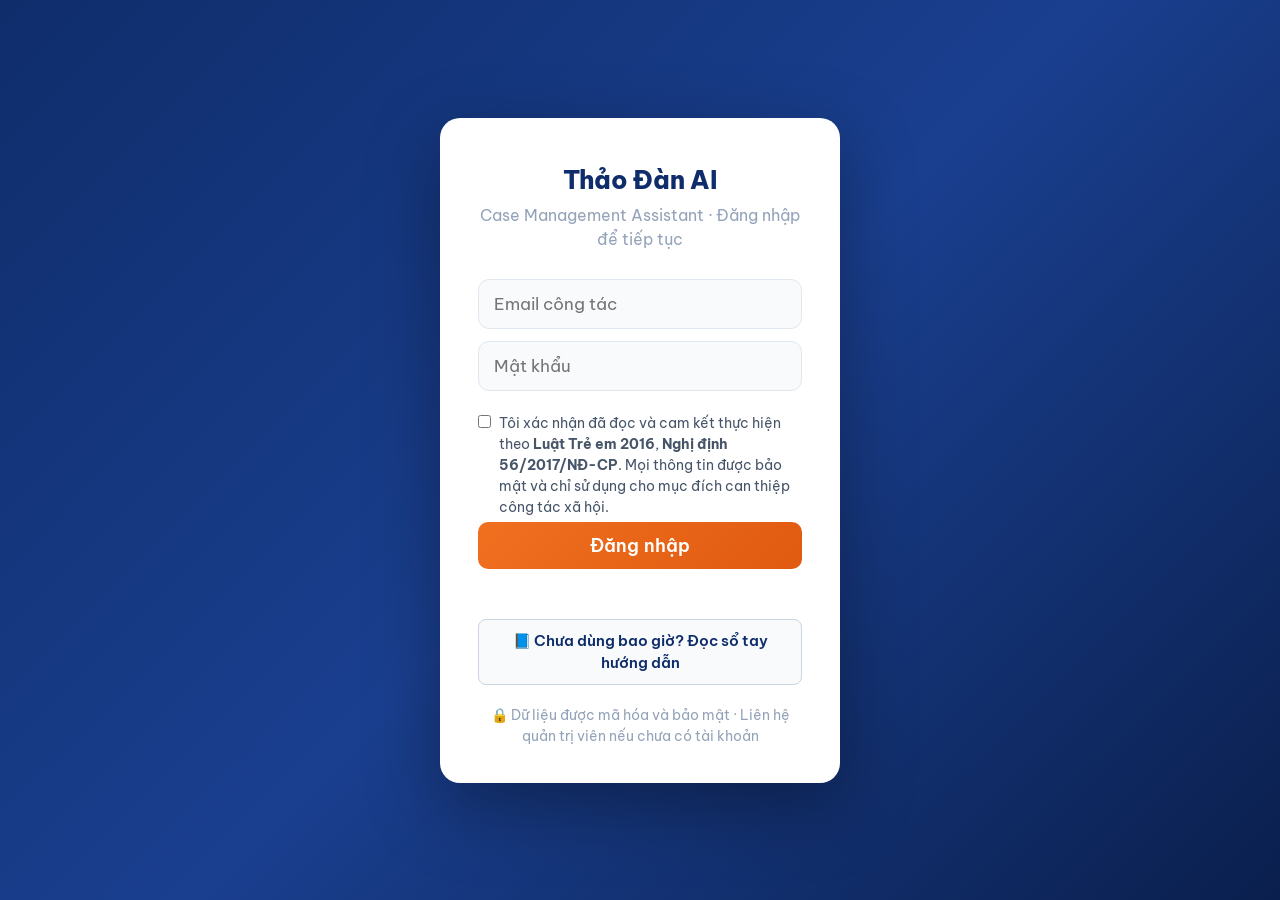
==== commit c4904171: "Sổ tay đọc được ngay trên màn đăng nhập, chưa cần tài khoản Người mới được cấp tài khoản cần đọc hướ" ====
--- a/index.html
+++ b/index.html
@@ -7,7 +7,7 @@
 <script src="https://cdn.jsdelivr.net/npm/@supabase/supabase-js@2/dist/umd/supabase.min.js"></script>
 <link rel="preconnect" href="https://fonts.googleapis.com">
 <link href="https://fonts.googleapis.com/css2?family=Be+Vietnam+Pro:wght@300;400;500;600;700;800;900&family=JetBrains+Mono:wght@400;600&display=swap" rel="stylesheet">
-<link rel="stylesheet" href="/src/css/main.css?v=39">
+<link rel="stylesheet" href="/src/css/main.css?v=42">
 </head>
 <body>
 
@@ -108,7 +108,7 @@
     </div>
     <button class="btn-hdr btn-hdr-more" id="btn-hdr-more" onclick="toggleHdrMore()" title="Thêm" aria-label="Thêm thao tác">⋯</button>
     <button class="btn-hdr" onclick="newCase()">＋ Ca mới</button>
-    <button class="btn-hdr btn-hdr-primary" onclick="saveCaseNow()">💾 Lưu</button>
+    <button class="btn-hdr btn-hdr-primary" id="btn-hdr-save" onclick="saveCaseNow()">💾 Lưu</button>
   </div>
 </div>
 
@@ -128,6 +128,16 @@
 <div class="tab-panel active" id="panel-dash">
   <div class="dash">
     <div class="dash-left">
+      <!-- ══ DẢI CHỈ ĐỌC ══
+           Quản lý (role admin) xem được ca của mọi người nhưng chỉ sửa được ca của mình. Trước
+           đây app không nói gì, để họ gõ xong rồi lặng lẽ không lưu — xem _applyRoCaseUI trong
+           main.js. Đặt ở ĐẦU cột: người dùng phải thấy TRƯỚC khi gõ, không phải sau khi cuộn. -->
+      <div class="ro-banner" id="ro-banner">
+        <div class="ro-b-info"><div class="ro-b-ic">👁</div>
+          <div class="ro-b-txt"><div class="t1">Ca này của <span id="ro-b-owner">CBXH khác</span> — chỉ đọc</div>
+          <div class="t2">Bạn xem được toàn bộ hồ sơ và in được, nhưng không lưu được thay đổi. Muốn sửa thì nhờ người phụ trách bấm “Bàn giao ca” cho bạn.</div></div>
+        </div>
+      </div>
       <div class="stage-header-card" id="stage-header-card">
         <div class="stage-progress-row" id="stage-progress-row" title="Click vào mốc giai đoạn để quay lại & xem ghi chép">
           <div class="sp-step active" id="sp-1" data-stage="1"><span class="sp-num">1</span><span class="sp-lbl">Tiếp cận</span></div>
@@ -254,10 +264,6 @@
 
 <div class="tab-panel" id="panel-cases" style="flex-direction:column;">
   <div id="cases-stats-row" style="display:flex;gap:10px;padding:12px 16px 0;flex-shrink:0;"></div>
-  <!-- ══ VIỆC CẦN LÀM ══
-       Dựng từ ngày tháng ĐÃ CÓ trong hồ sơ (hoạt động của kế hoạch, mốc xem xét kế hoạch, lịch
-       theo dõi sau đóng ca) — xem _collectTasks() trong main.js. -->
-  <div id="todo-box" class="todo-box" hidden></div>
   <div class="cases-tab" style="flex:1;min-height:0;">
     <div class="cases-sidebar">
       <div class="cases-search-row"><input type="text" id="cases-search" class="cases-search" placeholder="Tìm theo tên ca, tên trẻ..." oninput="renderCaseList()"><button class="btn-new-case" onclick="newCase()">＋ Mới</button></div>
@@ -267,7 +273,17 @@
       </div>
       <div class="cases-list" id="cases-list"><div style="padding:24px;text-align:center;color:var(--t3);font-size:15px;">Chưa có ca nào</div></div>
     </div>
-    <div class="cases-main" id="cases-main"><div class="case-detail-empty"><div><div style="font-size:38px;margin-bottom:12px;">🗂</div><div style="font-size:17px;font-weight:600;margin-bottom:6px;">Chọn một ca để xem</div></div></div></div>
+    <!-- ══ VÙNG PHẢI: VIỆC CẦN LÀM hoặc CHI TIẾT CA ══
+         Trước đây "Việc cần làm" là một dải riêng nằm giữa hàng thống kê và danh sách ca, nên
+         màn hình có ba tầng chồng nhau trong khi hơn nửa bên phải chỉ để chữ "Chọn một ca để
+         xem" — NVXH nhận xét là rối mắt. Nay hai thứ đó dùng CHUNG vùng phải: chưa chọn ca thì
+         là danh sách việc, chọn ca rồi thì là chi tiết ca (xem _setCaseDetailHTML trong main.js).
+         Việc cần làm ĐỨNG TRƯỚC trong DOM để thứ tự đọc bằng bàn phím / trình đọc màn hình đúng
+         với thứ tự nhìn thấy. -->
+    <div class="cases-main" id="cases-main">
+      <div id="todo-box" class="todo-box" hidden></div>
+      <div id="cases-detail" class="cases-detail"><div class="case-detail-empty"><div><div class="cde-ic">🗂</div><div class="cde-t">Chọn một ca để xem</div></div></div></div>
+    </div>
   </div>
 </div>
 
@@ -327,6 +343,12 @@
     </label>
     <button class="login-btn login-btn-primary" id="login-btn" onclick="loginEmail()" disabled>Đăng nhập</button>
     <div id="login-err" class="login-err"></div>
+    <!-- Sổ tay đặt NGAY TRÊN màn đăng nhập: người mới được cấp tài khoản cần đọc trước khi vào,
+         mà lúc đó họ chưa đăng nhập được. Trang này là tài liệu công khai, chỉ chứa ảnh minh hoạ
+         dữ liệu hư cấu — xem docs/huong-dan-su-dung.README.md. -->
+    <a class="login-guide" href="/docs/huong-dan-su-dung.html" target="_blank" rel="noopener">
+      📘 Chưa dùng bao giờ? Đọc sổ tay hướng dẫn
+    </a>
     <div class="login-footer">🔒 Dữ liệu được mã hóa và bảo mật · Liên hệ quản trị viên nếu chưa có tài khoản</div>
   </div>
 </div>
@@ -363,6 +385,7 @@
   <button onclick="showNotifications();closeHdrMore()">Thông báo <span id="hdr-more-badge" class="hdr-more-badge" hidden></span></button>
   <button id="hdr-more-eval" onclick="switchMain('analysis');closeHdrMore()">Đánh giá tổng hợp (giám sát)</button>
   <button id="hdr-more-admin" hidden onclick="openAdminPanel();closeHdrMore()">Gán vai trò &amp; nhóm (quản trị)</button>
+  <button onclick="window.open('/docs/huong-dan-su-dung.html','_blank','noopener');closeHdrMore()">Sổ tay hướng dẫn sử dụng</button>
   <button onclick="exportCaseJSON();closeHdrMore()">Xuất hồ sơ JSON (sao lưu)</button>
   <button onclick="importCaseJSON();closeHdrMore()">Nhập hồ sơ JSON</button>
   <div class="hdr-more-email" id="hdr-more-email"></div>
@@ -446,9 +469,9 @@
   </div>
 </div>
 
-<script src="/src/js/config.js?v=39"></script>
-<script src="/src/js/prompts.js?v=39"></script>
-<script src="/src/js/utils.js?v=39"></script>
-<script src="/src/js/main.js?v=39"></script>
+<script src="/src/js/config.js?v=42"></script>
+<script src="/src/js/prompts.js?v=42"></script>
+<script src="/src/js/utils.js?v=42"></script>
+<script src="/src/js/main.js?v=42"></script>
 </body>
 </html>
--- a/src/css/main.css
+++ b/src/css/main.css
@@ -850,7 +850,17 @@
 .ci-stage-dot.current { background:var(--org); }
 .ci-ago { font-size:12px; color:var(--t3); font-style:italic; }
 .cases-main { flex:1; display:flex; flex-direction:column; overflow:hidden; }
+/* Khung chi tiết ca — nằm dưới khối "Việc cần làm" trong cùng vùng phải. Hai thứ dùng chung
+   vùng này: xem comment ở _setCaseDetailHTML trong main.js. */
+.cases-detail { flex:1 1 auto; min-height:0; display:flex; flex-direction:column; overflow:hidden; }
 .case-detail-empty { display:flex; align-items:center; justify-content:center; height:100%; text-align:center; color:var(--t3); }
+.cde-ic { font-size:38px; margin-bottom:12px; }
+.cde-t { font-size:17px; font-weight:600; }
+/* Đang có danh sách việc ở trên: lời mời chọn ca thu còn một dòng mảnh, bỏ icon lớn. */
+.cases-detail.cd-slim { flex:0 0 auto; }
+.cd-slim .case-detail-empty { height:auto; padding:14px 16px 4px; }
+.cd-slim .cde-ic { display:none; }
+.cd-slim .cde-t { font-size:14px; font-weight:600; color:var(--t2); }
 .case-detail-hd {
   padding:14px 18px; border-bottom:1px solid var(--bd); background:#fff;
   display:flex; align-items:center; justify-content:space-between; flex-wrap:wrap; gap:8px;
@@ -1162,6 +1172,10 @@
 
   /* ── CASES TAB: stacked ── */
   .cases-tab { flex-direction:column !important; }
+  /* Xem comment trong _syncCaseDetailSlim (main.js): trên điện thoại, khi vùng phải đang là
+     danh sách việc cần làm thì nó lên trước danh sách ca. */
+  .cases-tab.ct-todo-first .cases-main { order:1; }
+  .cases-tab.ct-todo-first .cases-sidebar { order:2; max-height:none; }
   .cases-sidebar {
     width:100% !important; height:auto !important;
     max-height:40vh; border-right:none !important;
@@ -1267,6 +1281,14 @@
 .login-btn-google:hover{background:#f8f8f8;border-color:#bbb;}
 .login-btn-google svg{width:18px;height:18px;}
 .login-err{color:#dc2626;font-size:15px;margin-top:8px;min-height:18px;}
+/* Link sổ tay trên màn đăng nhập: đủ rõ để người mới thấy, nhưng không cạnh tranh với nút
+   Đăng nhập — nên là link viền mảnh, không phải nút màu. */
+.login-guide{
+  display:block;margin-top:14px;padding:10px 12px;border-radius:8px;
+  border:1px solid #cbd5e1;background:#f8fafc;color:#0f2d6b;
+  font-size:14.5px;font-weight:600;text-decoration:none;
+}
+.login-guide:hover{background:#0f2d6b;color:#fff;border-color:#0f2d6b;}
 .login-footer{font-size:14px;color:#999;margin-top:20px;}
 .login-spinner{display:inline-block;width:18px;height:18px;border:2px solid rgba(255,255,255,.3);border-top-color:#fff;border-radius:50%;animation:sp .6s linear infinite;vertical-align:middle;margin-right:6px;}
 .user-bar{display:flex;align-items:center;gap:8px;font-size:15px;color:var(--t2);}
@@ -1333,6 +1355,22 @@
 .eval-section-head:first-child{margin-top:0;}
 
 /* ══ CLOSED CASE BANNER ══ */
+/* Dải chỉ đọc — ca của CBXH khác. Dùng màu hổ phách (cảnh báo) chứ không phải xanh như dải
+   "Ca đã đóng": đây là điều người dùng cần biết TRƯỚC khi gõ, không phải thông tin trung tính. */
+.ro-banner{display:none;margin:0;padding:10px 16px;background:linear-gradient(90deg,#fffbeb,#fef3c7);border-bottom:2px solid #fbbf24;flex-shrink:0;}
+.ro-banner.show{display:flex;align-items:center;justify-content:space-between;gap:8px;}
+.ro-b-info{display:flex;align-items:flex-start;gap:9px;}
+.ro-b-ic{font-size:20px;line-height:1.2;}
+.ro-b-info{min-width:0;}
+/* Email công tác là một "từ" dài không có chỗ ngắt — không cho phép ngắt thì nó tràn khỏi cột
+   và bị cắt mất phần đuôi, đúng chỗ quan trọng nhất (biết ca của ai). */
+.ro-b-txt{min-width:0; overflow-wrap:anywhere;}
+.ro-b-txt .t1{font-size:15px;font-weight:800;color:#78350f;}
+.ro-b-txt .t2{font-size:13px;color:#92400e;line-height:1.45;margin-top:2px;}
+/* Hai nút này nằm ngoài #action-bar (nút Lưu trên header, nút Hoàn thành GĐ) — khi ca là của
+   người khác thì chúng bị vô hiệu hoá, cần TRÔNG như bị vô hiệu hoá, không thì người dùng cứ
+   bấm mà không hiểu vì sao không ăn. */
+.btn-hdr:disabled, .btn-complete-stage:disabled { opacity:.42; cursor:not-allowed; box-shadow:none; }
 .closed-banner{display:none;margin:0;padding:10px 16px;background:linear-gradient(90deg,#ecfdf5,#d1fae5);border-bottom:2px solid #6ee7b7;flex-shrink:0;}
 .closed-banner.show{display:flex;align-items:center;justify-content:space-between;gap:8px;}
 .closed-banner-info{display:flex;align-items:center;gap:8px;}
@@ -1675,17 +1713,20 @@
    cuộn xuống" chứ không phải hỏng. Thêm nút thu gọn vì CBXH nhiều việc thì khối này che danh
    sách ca. */
 .todo-box {
-  flex-shrink:0; margin:12px 16px 0;
+  /* Nằm trong vùng phải: co theo số việc, nhưng nhiều việc thì tự nhường chỗ cho khung chi
+     tiết bên dưới (min-height:0 để phần cuộn bên trong co được). */
+  flex:0 1 auto; min-height:0; display:flex; flex-direction:column;
+  margin:14px 16px 0;
   background:var(--white); border:1px solid var(--bd); border-radius:12px;
   overflow:hidden;
 }
 .todo-hd {
-  display:flex; align-items:center; gap:9px; flex-wrap:wrap;
+  flex:0 0 auto; display:flex; align-items:center; gap:9px; flex-wrap:wrap;
   padding:9px 12px; background:var(--bg2); border-bottom:1px solid var(--bd);
 }
 .todo-box.todo-folded .todo-hd { border-bottom:none; }
 .todo-ttl { font-size:14.5px; font-weight:800; color:var(--t1); letter-spacing:.2px; }
-.todo-sub { font-size:13.5px; color:var(--t3); }
+.todo-sub { font-size:13.5px; color:var(--t2); }
 .todo-pills { display:flex; align-items:center; gap:6px; flex-wrap:wrap; }
 .todo-pill {
   font-size:12.5px; font-weight:700; line-height:1; padding:5px 9px; border-radius:999px;
@@ -1702,7 +1743,7 @@
 
 /* Vùng cuộn: giới hạn theo SỐ DÒNG (px) chứ không theo vh — trên màn thấp thì 38vh cắt ngang
    giữa một dòng, còn trên màn cao thì khối này dài quá đẩy danh sách ca xuống dưới màn hình. */
-.todo-list { max-height:340px; overflow-y:auto; padding:5px 6px 6px; position:relative; }
+.todo-list { flex:1 1 auto; min-height:0; overflow-y:auto; padding:5px 6px 6px; position:relative; }
 /* Khi còn việc bên dưới, làm mờ dần đáy vùng cuộn: dòng bị che khi đó đọc ra là "còn nữa, cuộn
    xuống" — chứ không phải một dòng bị cắt ngang thân như bản trước. renderTodo() gắn/bỏ lớp này
    theo việc vùng cuộn có tràn hay không. */
@@ -1728,7 +1769,9 @@
 .todo-main { flex:1 1 auto; min-width:0; }
 .todo-what { font-size:14.5px; font-weight:700; color:var(--t1); line-height:1.4; }
 .todo-meta {
-  font-size:13px; color:var(--t3); line-height:1.45; margin-top:1px;
+  /* --t3 (#8896a5) trên nền trắng chỉ được 3.02:1, dưới ngưỡng 4.5 của chữ 13px — mà đây là
+     dòng cho biết việc này thuộc ca nào và hạn ngày nào, không phải chữ trang trí. Dùng --t2. */
+  font-size:13px; color:var(--t2); line-height:1.45; margin-top:1px;
   white-space:nowrap; overflow:hidden; text-overflow:ellipsis;
 }
 .todo-tick, .todo-open {
@@ -1750,7 +1793,7 @@
 .todo-row:hover .todo-open { color:var(--navy); border-color:var(--bd2); background:var(--white); }
 .todo-open:hover { background:var(--navy) !important; color:#fff !important; border-color:var(--navy) !important; }
 .todo-foot {
-  padding:7px 12px 9px; font-size:12.5px; color:var(--t3);
+  flex:0 0 auto; padding:7px 12px 9px; font-size:12.5px; color:var(--t2);
   border-top:1px solid var(--bd); background:var(--bg2);
 }
 @media (max-width:640px) {
@@ -1760,8 +1803,7 @@
   .todo-ttl { order:1; }
   .todo-fold { order:2; }
   .todo-pills { order:3; flex:1 1 100%; }
-  /* Vẫn phải chặn chiều cao, không thì vài việc là danh sách ca bị đẩy khỏi màn hình. */
-  .todo-list { max-height:52vh; }
+
   /* Điện thoại: thẻ hạn xuống dòng riêng để tên việc không bị bóp còn vài chữ. */
   .todo-row { flex-wrap:wrap; row-gap:5px; }
   .todo-main { flex:1 1 100%; order:3; padding-left:36px; }
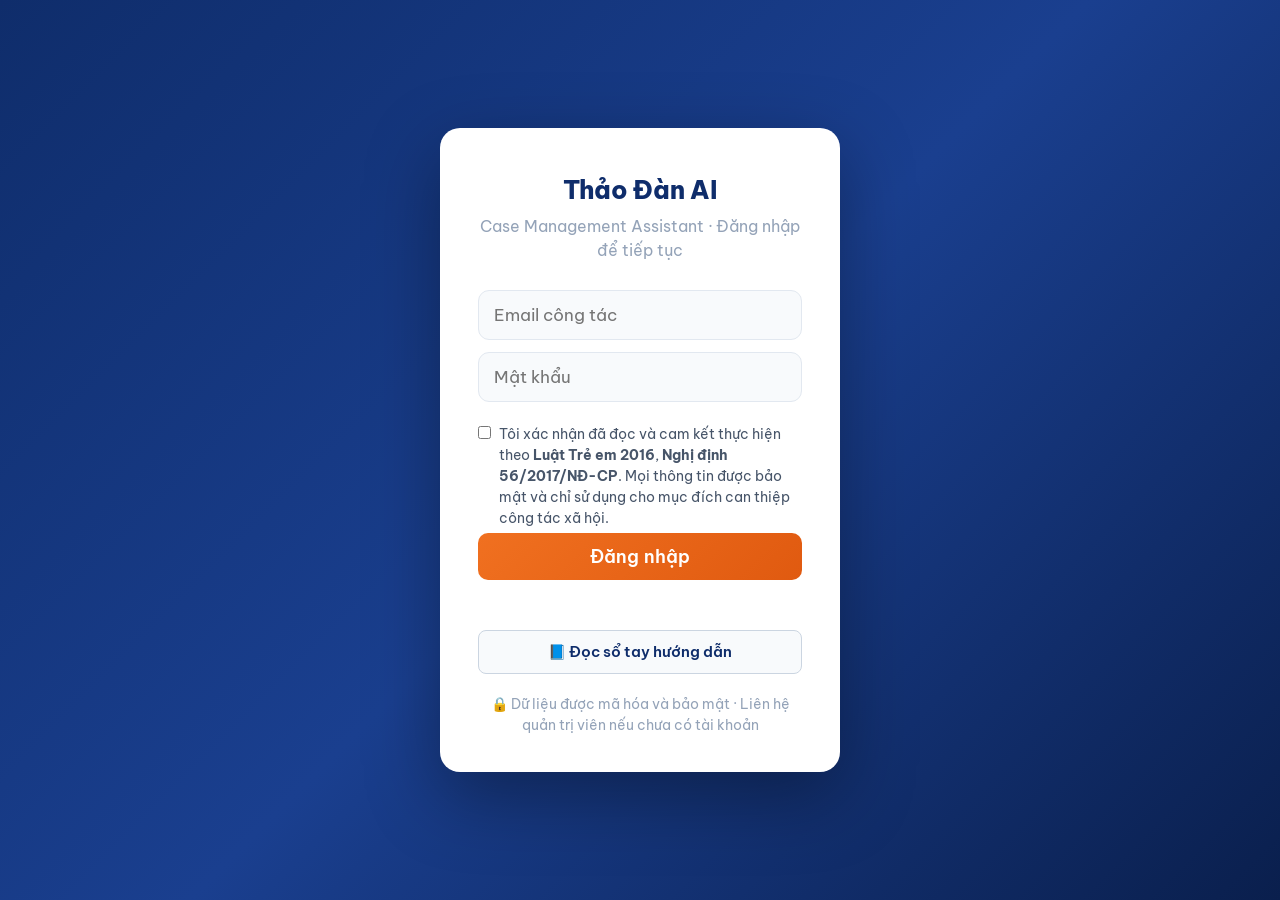
==== commit 2413fa83: "Sửa 404 sổ tay, và cùng lỗi đó đang làm danh bạ nguồn lực không bao giờ chạy Mở thaodan.vercel.app/d" ====
--- a/index.html
+++ b/index.html
@@ -7,7 +7,7 @@
 <script src="https://cdn.jsdelivr.net/npm/@supabase/supabase-js@2/dist/umd/supabase.min.js"></script>
 <link rel="preconnect" href="https://fonts.googleapis.com">
 <link href="https://fonts.googleapis.com/css2?family=Be+Vietnam+Pro:wght@300;400;500;600;700;800;900&family=JetBrains+Mono:wght@400;600&display=swap" rel="stylesheet">
-<link rel="stylesheet" href="/src/css/main.css?v=42">
+<link rel="stylesheet" href="/src/css/main.css?v=43">
 </head>
 <body>
 
@@ -344,10 +344,10 @@
     <button class="login-btn login-btn-primary" id="login-btn" onclick="loginEmail()" disabled>Đăng nhập</button>
     <div id="login-err" class="login-err"></div>
     <!-- Sổ tay đặt NGAY TRÊN màn đăng nhập: người mới được cấp tài khoản cần đọc trước khi vào,
-         mà lúc đó họ chưa đăng nhập được. Trang này là tài liệu công khai, chỉ chứa ảnh minh hoạ
-         dữ liệu hư cấu — xem docs/huong-dan-su-dung.README.md. -->
-    <a class="login-guide" href="/docs/huong-dan-su-dung.html" target="_blank" rel="noopener">
-      📘 Chưa dùng bao giờ? Đọc sổ tay hướng dẫn
+         mà lúc đó họ chưa đăng nhập được. File nằm ở huong-dan/index.html (thư mục gốc), KHÔNG
+         phải trong docs/ — .vercelignore loại docs/ khỏi bản deploy nên đặt trong đó là 404. -->
+    <a class="login-guide" href="/huong-dan/" target="_blank" rel="noopener">
+      📘 Đọc sổ tay hướng dẫn
     </a>
     <div class="login-footer">🔒 Dữ liệu được mã hóa và bảo mật · Liên hệ quản trị viên nếu chưa có tài khoản</div>
   </div>
@@ -385,7 +385,7 @@
   <button onclick="showNotifications();closeHdrMore()">Thông báo <span id="hdr-more-badge" class="hdr-more-badge" hidden></span></button>
   <button id="hdr-more-eval" onclick="switchMain('analysis');closeHdrMore()">Đánh giá tổng hợp (giám sát)</button>
   <button id="hdr-more-admin" hidden onclick="openAdminPanel();closeHdrMore()">Gán vai trò &amp; nhóm (quản trị)</button>
-  <button onclick="window.open('/docs/huong-dan-su-dung.html','_blank','noopener');closeHdrMore()">Sổ tay hướng dẫn sử dụng</button>
+  <button onclick="window.open('/huong-dan/','_blank','noopener');closeHdrMore()">Sổ tay hướng dẫn sử dụng</button>
   <button onclick="exportCaseJSON();closeHdrMore()">Xuất hồ sơ JSON (sao lưu)</button>
   <button onclick="importCaseJSON();closeHdrMore()">Nhập hồ sơ JSON</button>
   <div class="hdr-more-email" id="hdr-more-email"></div>
@@ -427,7 +427,7 @@
 </div>
 
 <!-- ══ DANH BẠ NGUỒN LỰC ══
-     Đọc thẳng docs/nguon-luc/danh-ba-nguon-luc.md lúc chạy, nên tổ chức chỉ sửa một file .md
+     Đọc thẳng nguon-luc/danh-ba-nguon-luc.md lúc chạy, nên tổ chức chỉ sửa một file .md
      là app cập nhật — không cần build lại. Xem openResourceDir() trong main.js. -->
 <div id="nl-overlay" class="dass-overlay" style="display:none" onclick="if(event.target===this)closeResourceDir()">
   <div class="dass-modal nl-modal">
@@ -440,7 +440,7 @@
              placeholder="Tìm: học bổng, khai sinh, tâm lý, quận 12, 111...">
     </div>
     <div id="nl-body" class="nl-body"></div>
-    <div class="nl-foot">Sửa nội dung tại <code>docs/nguon-luc/danh-ba-nguon-luc.md</code> — chỉ ghi
+    <div class="nl-foot">Sửa nội dung tại <code>nguon-luc/danh-ba-nguon-luc.md</code> — chỉ ghi
       đầu mối dịch vụ công khai, <strong>không ghi thông tin của trẻ hay gia đình</strong>.</div>
   </div>
 </div>
@@ -469,9 +469,9 @@
   </div>
 </div>
 
-<script src="/src/js/config.js?v=42"></script>
-<script src="/src/js/prompts.js?v=42"></script>
-<script src="/src/js/utils.js?v=42"></script>
-<script src="/src/js/main.js?v=42"></script>
+<script src="/src/js/config.js?v=43"></script>
+<script src="/src/js/prompts.js?v=43"></script>
+<script src="/src/js/utils.js?v=43"></script>
+<script src="/src/js/main.js?v=43"></script>
 </body>
 </html>
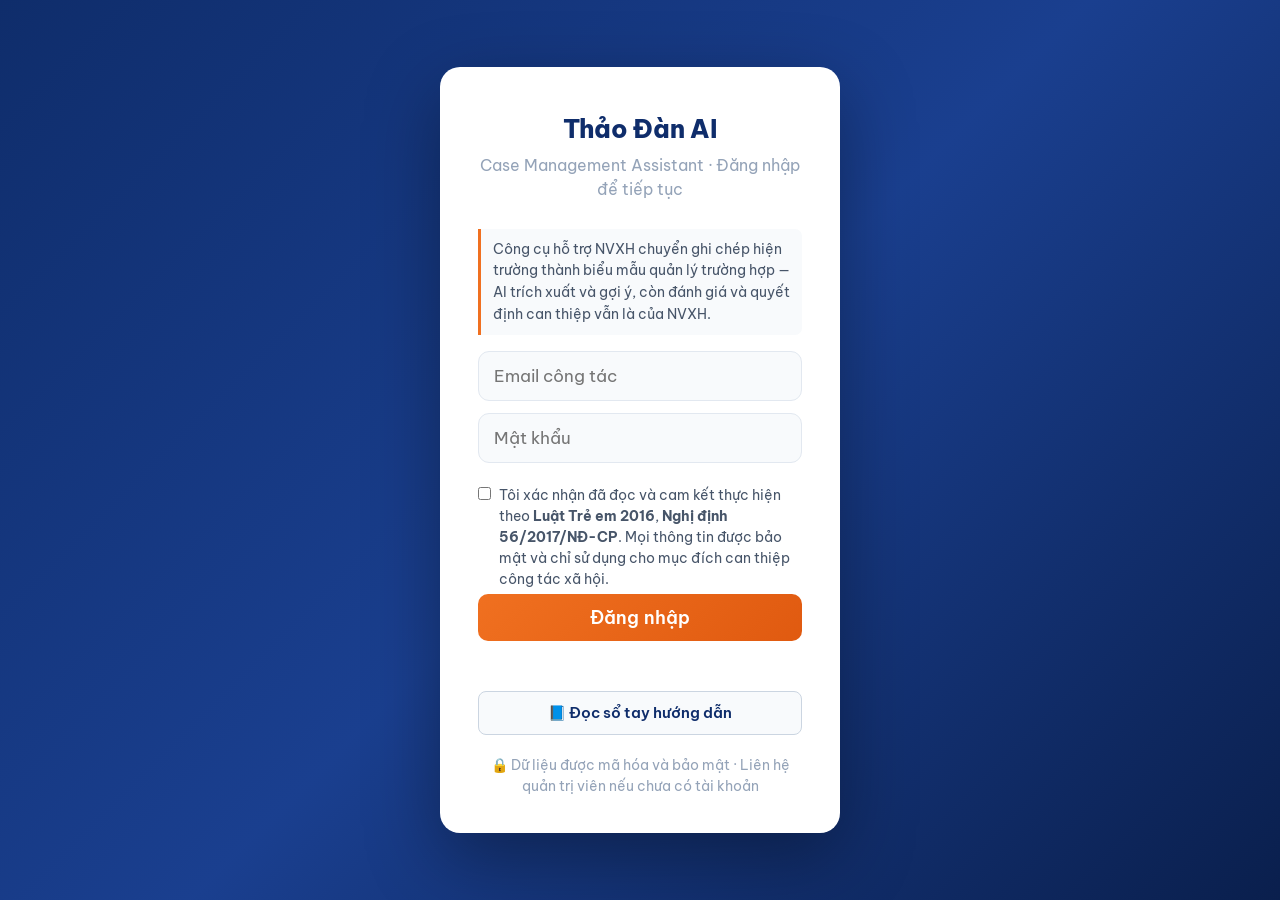
==== commit 6c196408: "Một câu nói rõ tool này là gì, đặt trên màn đăng nhập Người dùng mới vào không có chỗ nào nói tool n" ====
--- a/index.html
+++ b/index.html
@@ -7,7 +7,7 @@
 <script src="https://cdn.jsdelivr.net/npm/@supabase/supabase-js@2/dist/umd/supabase.min.js"></script>
 <link rel="preconnect" href="https://fonts.googleapis.com">
 <link href="https://fonts.googleapis.com/css2?family=Be+Vietnam+Pro:wght@300;400;500;600;700;800;900&family=JetBrains+Mono:wght@400;600&display=swap" rel="stylesheet">
-<link rel="stylesheet" href="/src/css/main.css?v=43">
+<link rel="stylesheet" href="/src/css/main.css?v=44">
 </head>
 <body>
 
@@ -335,6 +335,11 @@
     <img class="login-logo" src="https://raw.githubusercontent.com/nguyenthiencao2020/001_Case_Management_AI_v2/main/ThaoDanSSC_Digital-01.png" alt="Thảo Đàn" onerror="this.style.display='none'" style="width:110px;margin:0 auto 20px;display:block;">
     <div class="login-title">Thảo Đàn AI</div>
     <div class="login-sub">Case Management Assistant · Đăng nhập để tiếp tục</div>
+    <!-- Một câu nói rõ tool này LÀ GÌ, đặt ở đây vì đây là chỗ duy nhất ai cũng đọc trước khi
+         dùng — kể cả người chưa có tài khoản. Nói rõ giới hạn ngay từ câu mô tả, không để người
+         dùng tưởng AI thay được đánh giá của người làm nghề. -->
+    <div class="login-what">Công cụ hỗ trợ NVXH chuyển ghi chép hiện trường thành biểu mẫu quản lý
+    trường hợp — AI trích xuất và gợi ý, còn đánh giá và quyết định can thiệp vẫn là của NVXH.</div>
     <input id="login-email" class="login-input" type="email" placeholder="Email công tác" autocomplete="email">
     <input id="login-pass" class="login-input" type="password" placeholder="Mật khẩu" onkeydown="if(event.key==='Enter')loginEmail()" autocomplete="current-password">
     <label style="display:flex;align-items:flex-start;gap:8px;margin:10px 0 4px;font-size:14px;line-height:1.5;color:#475569;text-align:left;cursor:pointer;">
@@ -469,9 +474,9 @@
   </div>
 </div>
 
-<script src="/src/js/config.js?v=43"></script>
-<script src="/src/js/prompts.js?v=43"></script>
-<script src="/src/js/utils.js?v=43"></script>
-<script src="/src/js/main.js?v=43"></script>
+<script src="/src/js/config.js?v=44"></script>
+<script src="/src/js/prompts.js?v=44"></script>
+<script src="/src/js/utils.js?v=44"></script>
+<script src="/src/js/main.js?v=44"></script>
 </body>
 </html>
--- a/src/css/main.css
+++ b/src/css/main.css
@@ -1280,6 +1280,13 @@
 .login-btn-google{background:#fff;color:#333;border:1.5px solid #ddd;display:flex;align-items:center;justify-content:center;gap:8px;}
 .login-btn-google:hover{background:#f8f8f8;border-color:#bbb;}
 .login-btn-google svg{width:18px;height:18px;}
+/* Câu mô tả tool trên màn đăng nhập: căn trái và có vạch cam bên cạnh để đọc như một lời giới
+   thiệu, không phải chữ trang trí giữa trang. */
+.login-what{
+  text-align:left;font-size:14px;line-height:1.55;color:#475569;
+  background:#f8fafc;border-left:3px solid #f07020;border-radius:0 7px 7px 0;
+  padding:10px 12px;margin:0 0 16px;
+}
 .login-err{color:#dc2626;font-size:15px;margin-top:8px;min-height:18px;}
 /* Link sổ tay trên màn đăng nhập: đủ rõ để người mới thấy, nhưng không cạnh tranh với nút
    Đăng nhập — nên là link viền mảnh, không phải nút màu. */
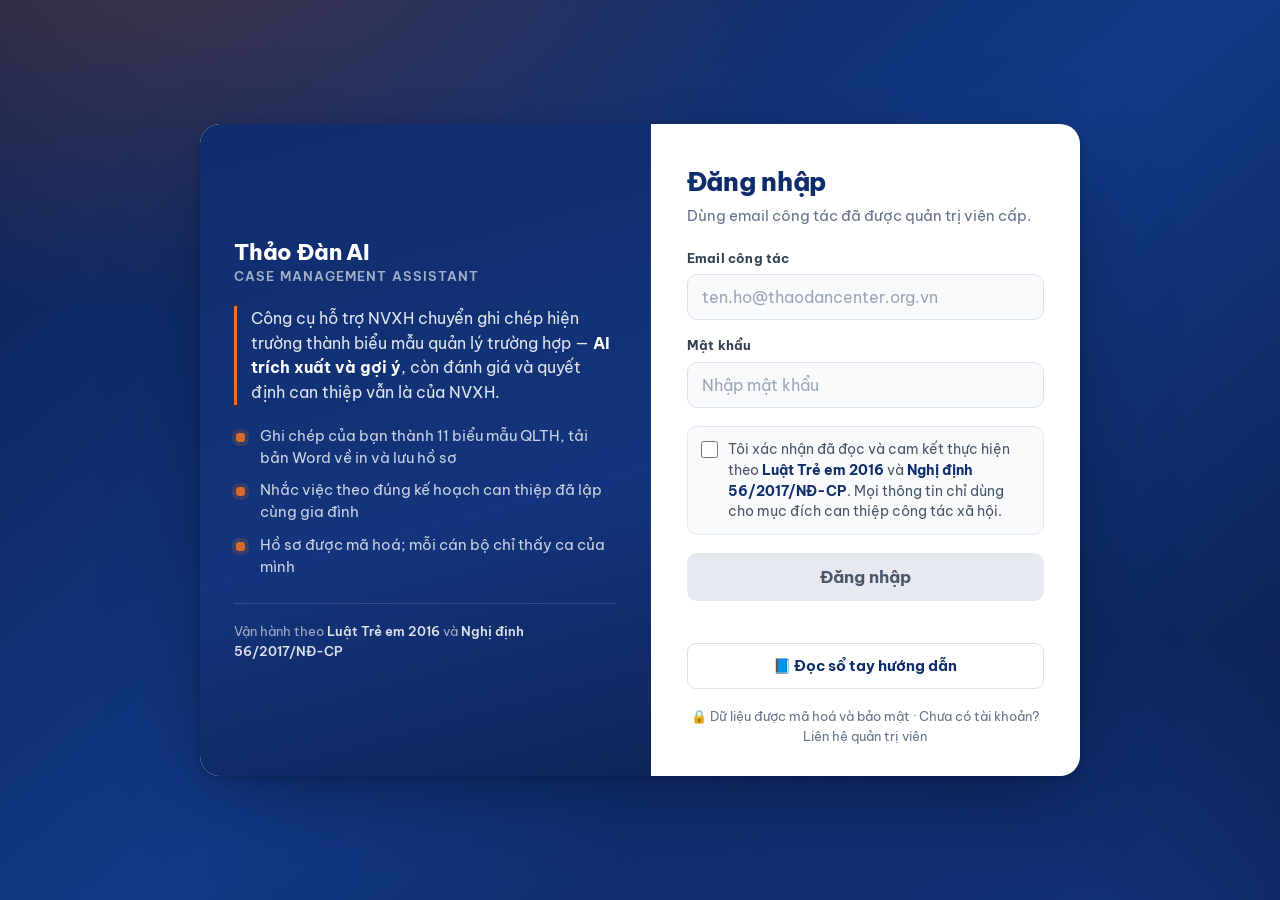
==== commit e1666841: "Thiết kế lại màn đăng nhập: hai nửa, giới thiệu và biểu mẫu Bản cũ dồn tất cả vào một cột hẹp 400px " ====
--- a/index.html
+++ b/index.html
@@ -330,31 +330,62 @@
   </div>
 </div>
 
+<!-- ══ MÀN ĐĂNG NHẬP ══
+     Hai nửa: nửa navy nói tool này là gì (người mới đọc trước khi vào), nửa trắng là biểu mẫu.
+     Bản trước dồn tất cả vào một cột hẹp căn giữa nên đoạn cam kết pháp lý dài đọc rất mệt, và
+     trên màn rộng thì cái khung nhỏ trôi giữa nền xanh mênh mông. Giữ nguyên mọi id (login-email,
+     login-pass, login-commit, login-btn, login-err) để không đụng tới JS. -->
 <div id="login-overlay" class="login-overlay">
   <div class="login-box">
-    <img class="login-logo" src="https://raw.githubusercontent.com/nguyenthiencao2020/001_Case_Management_AI_v2/main/ThaoDanSSC_Digital-01.png" alt="Thảo Đàn" onerror="this.style.display='none'" style="width:110px;margin:0 auto 20px;display:block;">
-    <div class="login-title">Thảo Đàn AI</div>
-    <div class="login-sub">Case Management Assistant · Đăng nhập để tiếp tục</div>
-    <!-- Một câu nói rõ tool này LÀ GÌ, đặt ở đây vì đây là chỗ duy nhất ai cũng đọc trước khi
-         dùng — kể cả người chưa có tài khoản. Nói rõ giới hạn ngay từ câu mô tả, không để người
-         dùng tưởng AI thay được đánh giá của người làm nghề. -->
-    <div class="login-what">Công cụ hỗ trợ NVXH chuyển ghi chép hiện trường thành biểu mẫu quản lý
-    trường hợp — AI trích xuất và gợi ý, còn đánh giá và quyết định can thiệp vẫn là của NVXH.</div>
-    <input id="login-email" class="login-input" type="email" placeholder="Email công tác" autocomplete="email">
-    <input id="login-pass" class="login-input" type="password" placeholder="Mật khẩu" onkeydown="if(event.key==='Enter')loginEmail()" autocomplete="current-password">
-    <label style="display:flex;align-items:flex-start;gap:8px;margin:10px 0 4px;font-size:14px;line-height:1.5;color:#475569;text-align:left;cursor:pointer;">
-      <input type="checkbox" id="login-commit" style="margin-top:2px;flex-shrink:0;" onchange="document.getElementById('login-btn').disabled=!this.checked">
-      <span>Tôi xác nhận đã đọc và cam kết thực hiện theo <strong>Luật Trẻ em 2016</strong>, <strong>Nghị định 56/2017/NĐ-CP</strong>. Mọi thông tin được bảo mật và chỉ sử dụng cho mục đích can thiệp công tác xã hội.</span>
-    </label>
-    <button class="login-btn login-btn-primary" id="login-btn" onclick="loginEmail()" disabled>Đăng nhập</button>
-    <div id="login-err" class="login-err"></div>
-    <!-- Sổ tay đặt NGAY TRÊN màn đăng nhập: người mới được cấp tài khoản cần đọc trước khi vào,
-         mà lúc đó họ chưa đăng nhập được. File nằm ở huong-dan/index.html (thư mục gốc), KHÔNG
-         phải trong docs/ — .vercelignore loại docs/ khỏi bản deploy nên đặt trong đó là 404. -->
-    <a class="login-guide" href="/huong-dan/" target="_blank" rel="noopener">
-      📘 Đọc sổ tay hướng dẫn
-    </a>
-    <div class="login-footer">🔒 Dữ liệu được mã hóa và bảo mật · Liên hệ quản trị viên nếu chưa có tài khoản</div>
+
+    <aside class="lg-brand">
+      <div class="lg-brand-top">
+        <img class="lg-logo" src="https://raw.githubusercontent.com/nguyenthiencao2020/001_Case_Management_AI_v2/main/ThaoDanSSC_Digital-01.png" alt="Thảo Đàn SSC" onerror="this.style.display='none'">
+        <div>
+          <div class="lg-name">Thảo Đàn AI</div>
+          <div class="lg-role">Case Management Assistant</div>
+        </div>
+      </div>
+      <p class="login-what">Công cụ hỗ trợ NVXH chuyển ghi chép hiện trường thành biểu mẫu quản lý
+      trường hợp — <strong>AI trích xuất và gợi ý</strong>, còn đánh giá và quyết định can thiệp
+      vẫn là của NVXH.</p>
+      <ul class="lg-points">
+        <li>Ghi chép của bạn thành 11 biểu mẫu QLTH, tải bản Word về in và lưu hồ sơ</li>
+        <li>Nhắc việc theo đúng kế hoạch can thiệp đã lập cùng gia đình</li>
+        <li>Hồ sơ được mã hoá; mỗi cán bộ chỉ thấy ca của mình</li>
+      </ul>
+      <div class="lg-legal">Vận hành theo <strong>Luật Trẻ em 2016</strong> và
+      <strong>Nghị định 56/2017/NĐ-CP</strong></div>
+    </aside>
+
+    <div class="lg-form">
+      <h1 class="lg-h">Đăng nhập</h1>
+      <p class="lg-h-sub">Dùng email công tác đã được quản trị viên cấp.</p>
+
+      <label class="lg-lbl" for="login-email">Email công tác</label>
+      <input id="login-email" class="login-input" type="email" placeholder="ten.ho@thaodancenter.org.vn" autocomplete="email">
+
+      <label class="lg-lbl" for="login-pass">Mật khẩu</label>
+      <input id="login-pass" class="login-input" type="password" placeholder="Nhập mật khẩu" onkeydown="if(event.key==='Enter')loginEmail()" autocomplete="current-password">
+
+      <label class="lg-commit">
+        <input type="checkbox" id="login-commit" onchange="document.getElementById('login-btn').disabled=!this.checked">
+        <span>Tôi xác nhận đã đọc và cam kết thực hiện theo <strong>Luật Trẻ em 2016</strong> và
+        <strong>Nghị định 56/2017/NĐ-CP</strong>. Mọi thông tin chỉ dùng cho mục đích can thiệp
+        công tác xã hội.</span>
+      </label>
+
+      <button class="login-btn login-btn-primary" id="login-btn" onclick="loginEmail()" disabled>Đăng nhập</button>
+      <div id="login-err" class="login-err"></div>
+
+      <!-- Sổ tay đọc được TRƯỚC khi đăng nhập: người mới được cấp tài khoản cần đọc lúc còn chưa
+           vào được. File ở huong-dan/index.html (thư mục gốc), KHÔNG phải trong docs/ —
+           .vercelignore loại docs/ khỏi bản deploy nên đặt trong đó là 404. -->
+      <a class="login-guide" href="/huong-dan/" target="_blank" rel="noopener">📘 Đọc sổ tay hướng dẫn</a>
+
+      <div class="login-footer">🔒 Dữ liệu được mã hoá và bảo mật · Chưa có tài khoản? Liên hệ quản trị viên</div>
+    </div>
+
   </div>
 </div>
 
--- a/src/css/main.css
+++ b/src/css/main.css
@@ -1267,37 +1267,120 @@
 }
 
 /* ── LOGIN SCREEN ── */
-.login-overlay{position:fixed;inset:0;z-index:99999;background:linear-gradient(135deg,#0f2d6b 0%,#1a3f8f 50%,#0a1f4d 100%);display:flex;align-items:center;justify-content:center;font-family:'Be Vietnam Pro',sans-serif;isolation:isolate;}
-.login-box{background:#fff;border-radius:16px;padding:40px 36px;width:90%;max-width:380px;box-shadow:0 20px 60px rgba(0,0,0,.3);text-align:center;}
-.login-logo{width:120px;margin:0 auto 16px;display:block;}
-.login-title{font-size:23px;font-weight:700;color:#0f2d6b;margin-bottom:4px;}
-.login-sub{font-size:16px;color:#666;margin-bottom:24px;}
-.login-input{width:100%;padding:12px 14px;border:1.5px solid #ddd;border-radius:10px;font-size:17px;font-family:inherit;margin-bottom:12px;box-sizing:border-box;transition:border-color .2s;}
-.login-input:focus{outline:none;border-color:#f07020;box-shadow:0 0 0 3px rgba(240,112,32,.15);}
-.login-btn{width:100%;padding:12px;border:none;border-radius:10px;font-size:18px;font-weight:600;cursor:pointer;font-family:inherit;transition:all .2s;}
-.login-btn-primary{background:#f07020;color:#fff;margin-bottom:10px;}
-.login-btn-primary:hover{background:#d05a10;}
-.login-btn-google{background:#fff;color:#333;border:1.5px solid #ddd;display:flex;align-items:center;justify-content:center;gap:8px;}
-.login-btn-google:hover{background:#f8f8f8;border-color:#bbb;}
-.login-btn-google svg{width:18px;height:18px;}
-/* Câu mô tả tool trên màn đăng nhập: căn trái và có vạch cam bên cạnh để đọc như một lời giới
-   thiệu, không phải chữ trang trí giữa trang. */
+/* ══ MÀN ĐĂNG NHẬP ══════════════════════════════════════════════════════════════════════════
+   Hai nửa: nửa navy giới thiệu (tool này là gì, giới hạn của nó, căn cứ pháp lý), nửa trắng là
+   biểu mẫu. Bản trước dồn hết vào một cột hẹp căn giữa: đoạn cam kết pháp lý dài mà căn giữa thì
+   đọc rất mệt, ba khối chữ xám nhỏ chen nhau, và trên màn rộng cái khung nhỏ trôi giữa nền xanh
+   mênh mông. Điện thoại thì xếp dọc và ẩn phần gạch đầu dòng để không phải cuộn mới thấy ô nhập.
+   ────────────────────────────────────────────────────────────────────────────────────────── */
+.login-overlay{
+  position:fixed;inset:0;z-index:99999;display:flex;align-items:center;justify-content:center;
+  padding:24px;overflow-y:auto;font-family:'Be Vietnam Pro',sans-serif;isolation:isolate;
+  background:
+    radial-gradient(1100px 620px at 12% -8%, rgba(240,112,32,.24), transparent 62%),
+    radial-gradient(900px 560px at 88% 108%, rgba(37,99,235,.30), transparent 60%),
+    linear-gradient(140deg,#0b2050 0%,#123a86 52%,#0a1c46 100%);
+}
+.login-box{
+  display:grid;grid-template-columns:1.05fr 1fr;
+  width:100%;max-width:880px;background:#fff;border-radius:20px;overflow:hidden;
+  box-shadow:0 30px 80px -20px rgba(4,14,40,.6), 0 2px 8px rgba(4,14,40,.25);
+}
+
+/* ── Nửa giới thiệu ─────────────────────────────────────────────────────────────────────── */
+.lg-brand{
+  padding:38px 34px;color:#e8eefb;display:flex;flex-direction:column;gap:20px;
+  /* Gom nội dung vào giữa theo chiều dọc: nửa này thấp hơn nửa biểu mẫu, nếu ghim dòng pháp lý
+     xuống đáy bằng margin-top:auto thì giữa khối để lại một khoảng trống lớn nhìn như thiếu. */
+  justify-content:center;
+  background:linear-gradient(165deg,#0f2d6b 0%,#14357d 60%,#0d2559 100%);
+}
+.lg-brand-top{display:flex;align-items:center;gap:14px;}
+.lg-logo{width:52px;height:auto;flex:0 0 auto;filter:brightness(0) invert(1);opacity:.95;}
+.lg-name{font-size:22px;font-weight:800;letter-spacing:-.2px;color:#fff;line-height:1.2;}
+.lg-role{font-size:12.5px;font-weight:600;letter-spacing:1.1px;text-transform:uppercase;color:rgba(255,255,255,.62);margin-top:2px;}
+/* Câu mô tả tool: chữ to hơn thân, có vạch cam — đây là câu người mới đọc đầu tiên. */
 .login-what{
-  text-align:left;font-size:14px;line-height:1.55;color:#475569;
-  background:#f8fafc;border-left:3px solid #f07020;border-radius:0 7px 7px 0;
-  padding:10px 12px;margin:0 0 16px;
-}
-.login-err{color:#dc2626;font-size:15px;margin-top:8px;min-height:18px;}
-/* Link sổ tay trên màn đăng nhập: đủ rõ để người mới thấy, nhưng không cạnh tranh với nút
-   Đăng nhập — nên là link viền mảnh, không phải nút màu. */
+  margin:0;padding-left:14px;border-left:3px solid #f07020;
+  font-size:15.5px;line-height:1.6;color:rgba(255,255,255,.88);
+}
+.login-what strong{color:#fff;font-weight:700;}
+.lg-points{list-style:none;margin:0;padding:0;display:flex;flex-direction:column;gap:11px;}
+.lg-points li{
+  position:relative;padding-left:26px;font-size:14.5px;line-height:1.5;color:rgba(255,255,255,.78);
+}
+.lg-points li::before{
+  content:'';position:absolute;left:2px;top:.55em;width:9px;height:9px;border-radius:3px;
+  background:rgba(240,112,32,.9);box-shadow:0 0 0 4px rgba(240,112,32,.16);
+}
+.lg-legal{
+  margin-top:6px;padding-top:18px;border-top:1px solid rgba(255,255,255,.14);
+  font-size:13px;line-height:1.5;color:rgba(255,255,255,.6);
+}
+.lg-legal strong{color:rgba(255,255,255,.86);font-weight:600;}
+
+/* ── Nửa biểu mẫu ───────────────────────────────────────────────────────────────────────── */
+.lg-form{padding:38px 36px 30px;display:flex;flex-direction:column;}
+.lg-h{font-size:26px;font-weight:800;color:#0f2d6b;margin:0 0 4px;letter-spacing:-.3px;}
+.lg-h-sub{font-size:14.5px;color:#64748b;margin:0 0 22px;line-height:1.5;}
+.lg-lbl{
+  display:block;font-size:13px;font-weight:700;color:#334155;
+  margin-bottom:6px;letter-spacing:.2px;
+}
+.login-input{
+  width:100%;padding:12px 14px;margin-bottom:16px;box-sizing:border-box;
+  border:1.5px solid #dbe2ec;border-radius:10px;background:#f8fafc;
+  font-size:16px;font-family:inherit;color:#0f172a;transition:border-color .15s, box-shadow .15s, background .15s;
+}
+.login-input::placeholder{color:#9aa6b8;}
+.login-input:focus{outline:none;border-color:#f07020;background:#fff;box-shadow:0 0 0 3px rgba(240,112,32,.14);}
+/* Ô cam kết: đóng khung để nó là một hành động phải làm, không phải chữ nhỏ dễ bỏ qua. */
+.lg-commit{
+  display:flex;align-items:flex-start;gap:10px;margin:2px 0 18px;padding:12px 13px;
+  background:#f8fafc;border:1px solid #e2e8f0;border-radius:10px;
+  font-size:13.5px;line-height:1.55;color:#475569;text-align:left;cursor:pointer;
+}
+.lg-commit:hover{border-color:#cbd5e1;background:#f1f5f9;}
+.lg-commit input{margin-top:2px;flex:0 0 auto;width:17px;height:17px;accent-color:#f07020;cursor:pointer;}
+.lg-commit strong{color:#0f2d6b;font-weight:700;}
+.login-btn{
+  width:100%;padding:13px;border:none;border-radius:10px;
+  font-size:17px;font-weight:700;cursor:pointer;font-family:inherit;transition:all .18s;
+}
+.login-btn-primary{background:#f07020;color:#fff;box-shadow:0 2px 10px rgba(240,112,32,.32);}
+.login-btn-primary:hover:not(:disabled){background:#d85f12;box-shadow:0 4px 16px rgba(240,112,32,.42);transform:translateY(-1px);}
+/* Lúc chưa tick cam kết, nút bị vô hiệu hoá — nhưng chữ "Đăng nhập" vẫn phải đọc được. Bản đầu
+   để chữ #f8fafc trên nền #cbd5e1, chỉ 1.42:1, tức là mất hẳn chữ: người dùng không biết cái
+   khối xám đó là nút gì. */
+.login-btn-primary:disabled{background:#e6eaf0;color:#4b5768;box-shadow:none;cursor:not-allowed;}
+.login-err{color:#dc2626;font-size:14.5px;line-height:1.45;margin-top:10px;min-height:18px;}
+/* Sổ tay: link viền mảnh, không cạnh tranh với nút Đăng nhập. */
 .login-guide{
-  display:block;margin-top:14px;padding:10px 12px;border-radius:8px;
-  border:1px solid #cbd5e1;background:#f8fafc;color:#0f2d6b;
-  font-size:14.5px;font-weight:600;text-decoration:none;
+  display:block;margin-top:14px;padding:11px 12px;border-radius:9px;text-align:center;
+  border:1px solid #dbe2ec;background:#fff;color:#0f2d6b;
+  font-size:14.5px;font-weight:700;text-decoration:none;transition:all .15s;
 }
 .login-guide:hover{background:#0f2d6b;color:#fff;border-color:#0f2d6b;}
-.login-footer{font-size:14px;color:#999;margin-top:20px;}
-.login-spinner{display:inline-block;width:18px;height:18px;border:2px solid rgba(255,255,255,.3);border-top-color:#fff;border-radius:50%;animation:sp .6s linear infinite;vertical-align:middle;margin-right:6px;}
+.login-footer{
+  /* #94a3b8 trên nền trắng chỉ 2.56:1 — dòng này nói cách xin tài khoản, không phải chữ trang trí */
+  margin-top:auto;padding-top:18px;font-size:13px;line-height:1.5;color:#64748b;text-align:center;
+}
+@media (max-width:860px){
+  .login-overlay{padding:0;align-items:stretch;}
+  .login-box{grid-template-columns:1fr;max-width:520px;border-radius:0;min-height:100%;box-shadow:none;}
+  /* Điện thoại: phần giới thiệu gọn lại còn logo + tên + một câu; bỏ gạch đầu dòng và dòng pháp
+     lý (đã có trong ô cam kết ngay dưới) để ô nhập không bị đẩy xuống dưới màn hình. */
+  .lg-brand{padding:24px 22px 22px;gap:14px;}
+  .lg-points, .lg-legal{display:none;}
+  .login-what{font-size:14.5px;}
+  .lg-form{padding:24px 22px 26px;}
+  .lg-h{font-size:23px;}
+}
+@media (max-width:860px) and (min-height:900px){
+  /* Chỉ màn thật cao (máy tính bảng) mới hiện lại gạch đầu dòng. Điện thoại phổ thông cao
+     ~800–850px: hiện ra là nút Đăng nhập bị đẩy xuống dưới mép màn, phải cuộn mới bấm được. */
+  .lg-points{display:flex;}
+}
 .user-bar{display:flex;align-items:center;gap:8px;font-size:15px;color:var(--t2);}
 .user-bar .user-email{max-width:140px;overflow:hidden;text-overflow:ellipsis;white-space:nowrap;}
 .btn-logout{background:none;border:1px solid var(--bd);border-radius:6px;padding:2px 8px;font-size:14px;cursor:pointer;color:var(--t3);font-family:inherit;}
@@ -1420,16 +1503,6 @@
 .btn-logout{background:rgba(255,255,255,.12);border:1px solid rgba(255,255,255,.25);border-radius:7px;padding:4px 11px;font-size:14px;font-weight:600;cursor:pointer;color:rgba(255,255,255,.9);font-family:inherit;transition:all .15s;}
 .btn-logout:hover{background:rgba(255,255,255,.22);border-color:rgba(255,255,255,.4);}
 
-/* ══ LOGIN POLISH ══ */
-.login-box{background:#fff;border-radius:20px;padding:44px 38px 36px;width:90%;max-width:400px;box-shadow:0 24px 72px rgba(0,0,0,.35);text-align:center;}
-.login-title{font-size:25px;font-weight:800;color:#0f2d6b;margin-bottom:4px;letter-spacing:-.3px;}
-.login-sub{font-size:16px;color:#94a3b8;margin-bottom:28px;}
-.login-input{width:100%;padding:13px 15px;border:1.5px solid #e2e8f0;border-radius:11px;font-size:17px;font-family:inherit;margin-bottom:12px;box-sizing:border-box;transition:all .2s;background:#f8fafc;}
-.login-input:focus{outline:none;border-color:#f07020;background:#fff;box-shadow:0 0 0 3px rgba(240,112,32,.12);}
-.login-btn-primary{background:linear-gradient(135deg,#f07020,#e05a10);color:#fff;margin-bottom:10px;letter-spacing:.2px;}
-.login-btn-primary:hover{background:linear-gradient(135deg,#e05a10,#c84a00);transform:translateY(-1px);box-shadow:0 4px 14px rgba(240,112,32,.4);}
-.login-footer{font-size:14px;color:#94a3b8;margin-top:20px;}
-
 /* ══ DASS MODAL ══ */
 .btn-dass { background:linear-gradient(135deg,#6d28d9,#5b21b6) !important; color:#fff !important; border:none !important; font-weight:700 !important; }
 .btn-dass:hover { background:linear-gradient(135deg,#7c3aed,#6d28d9) !important; }
